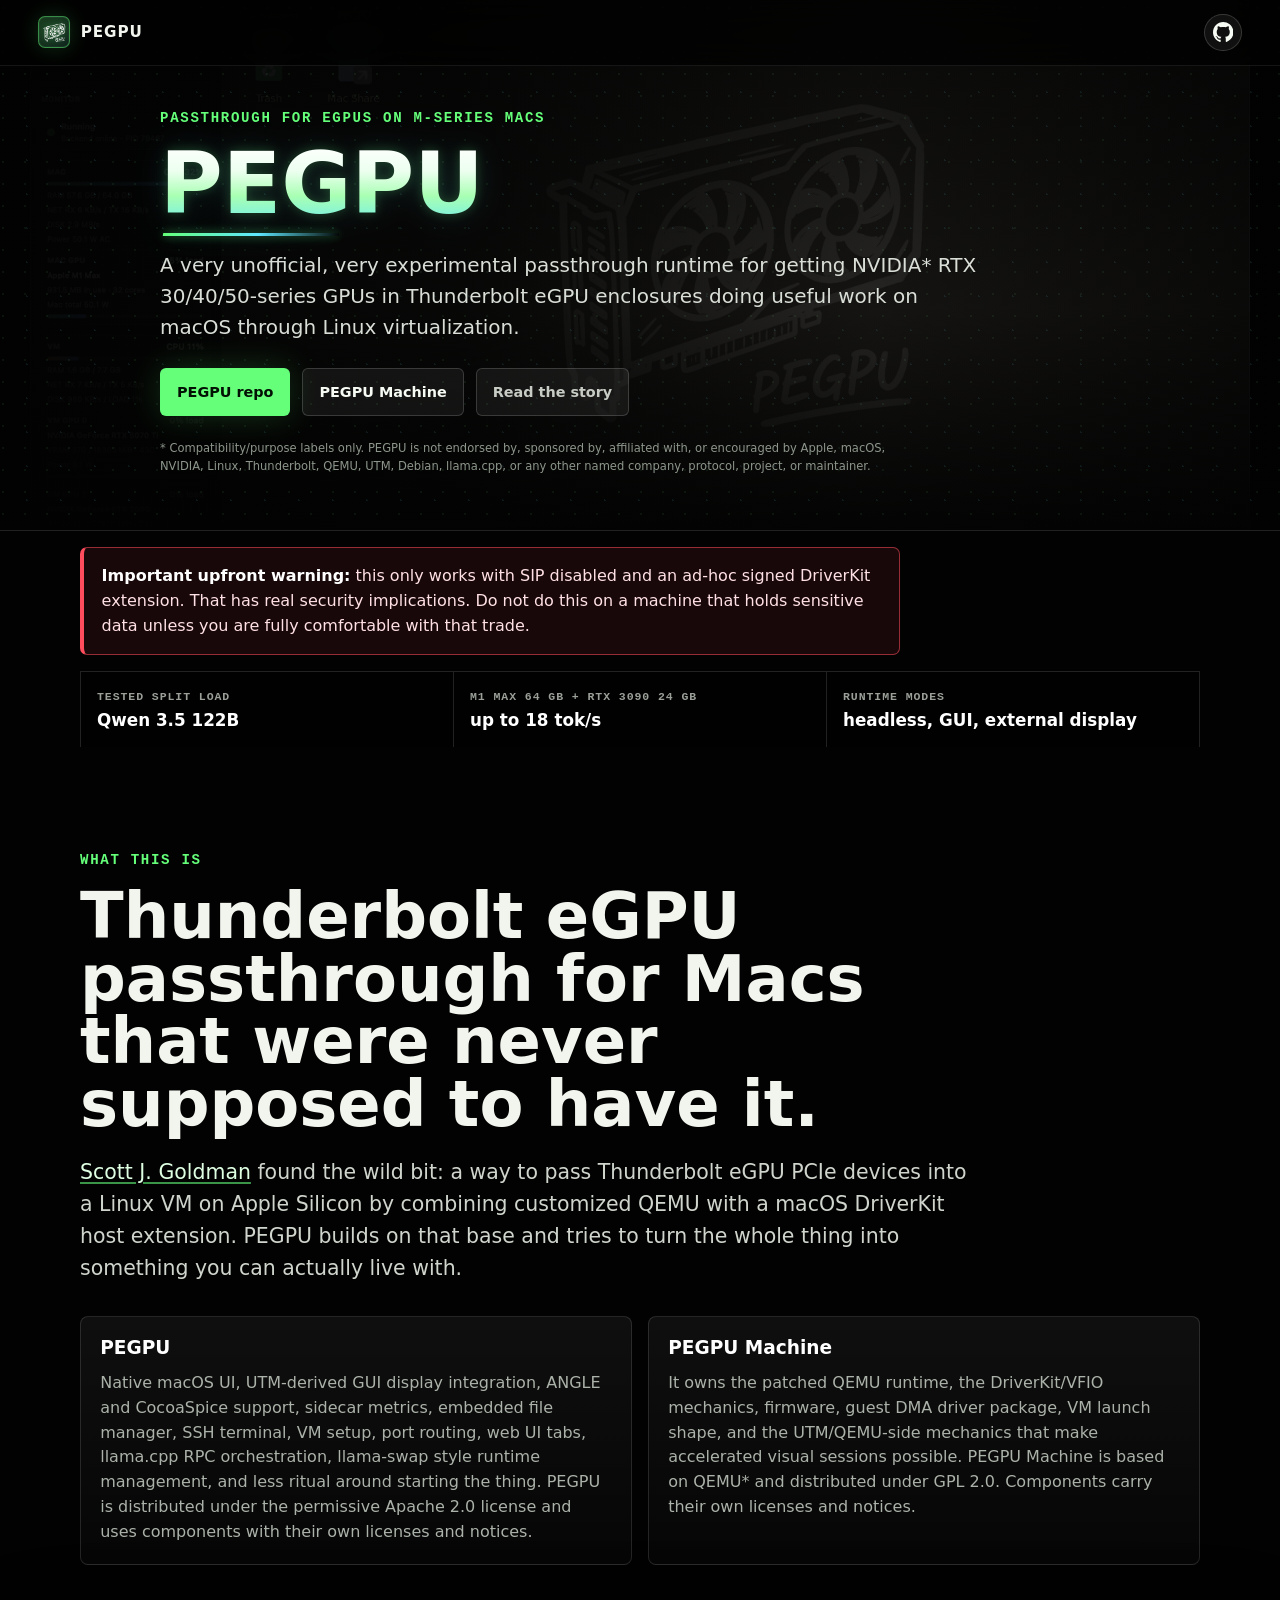
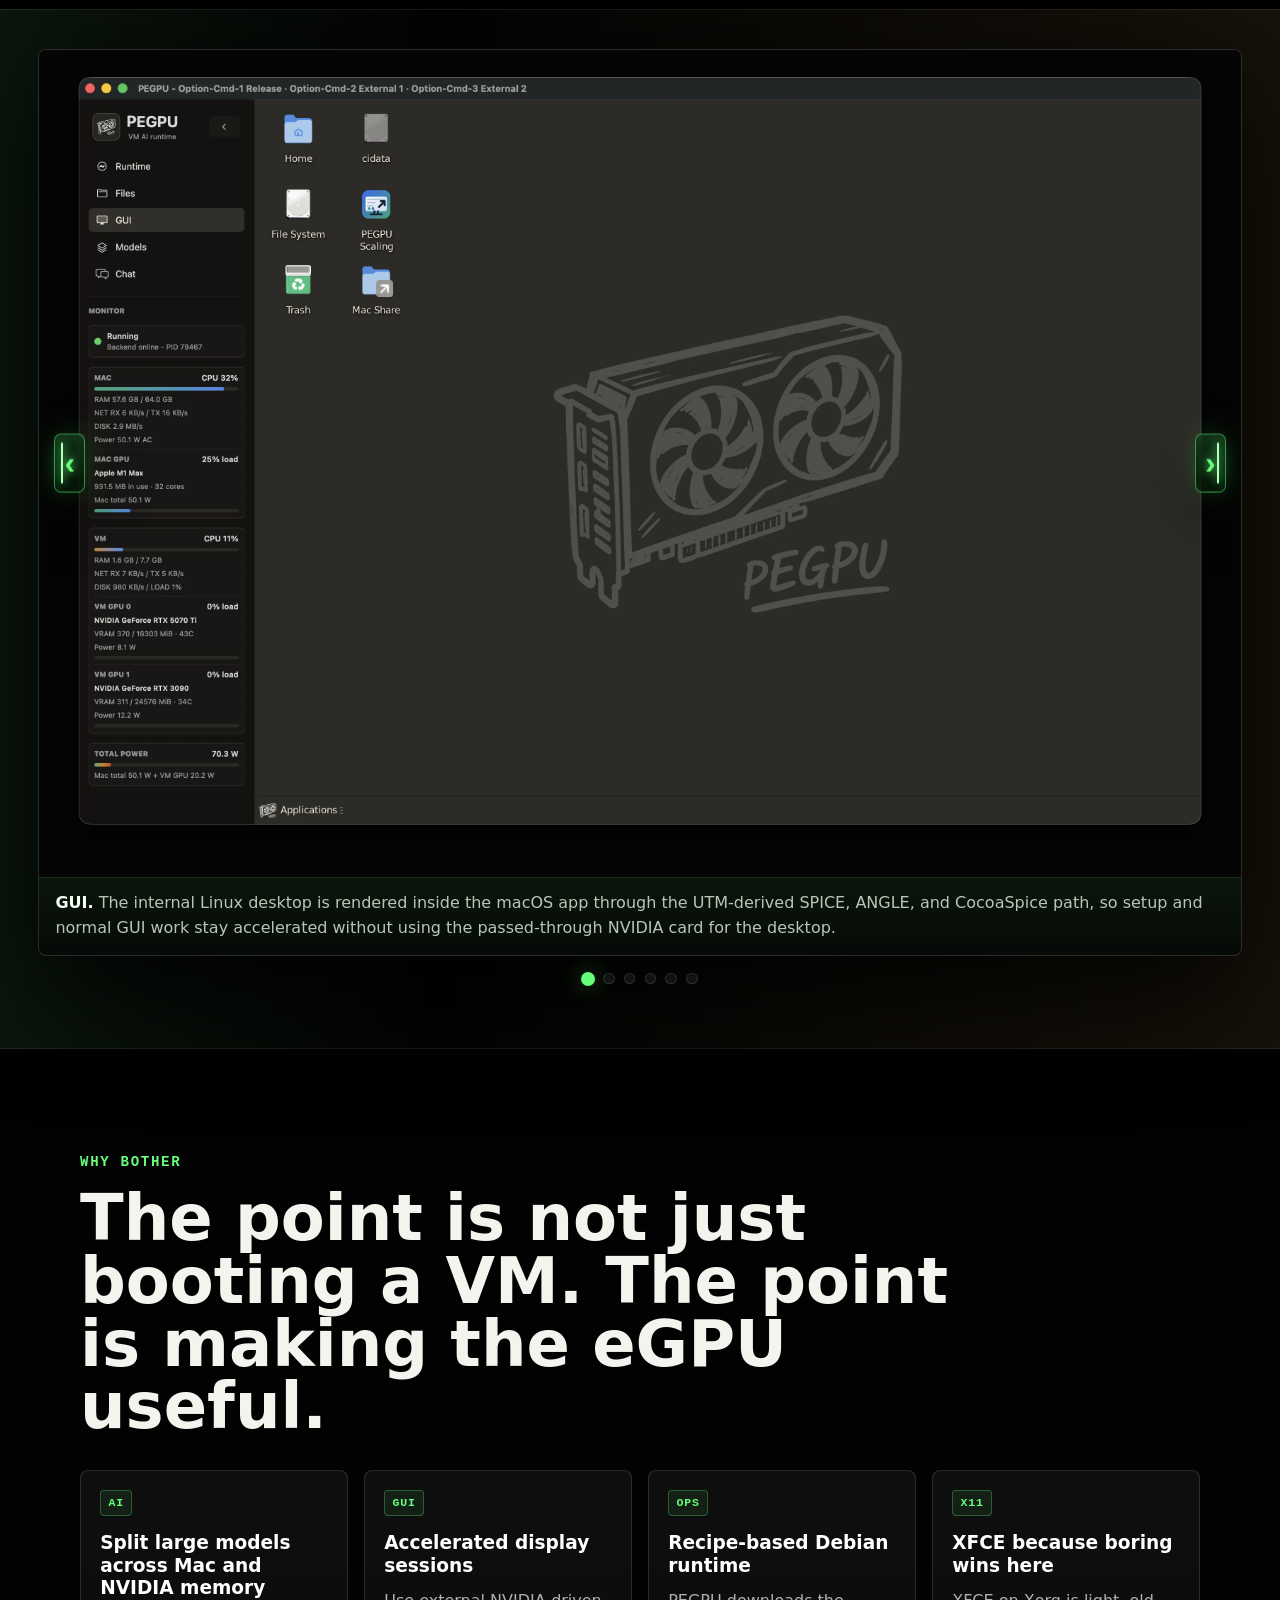
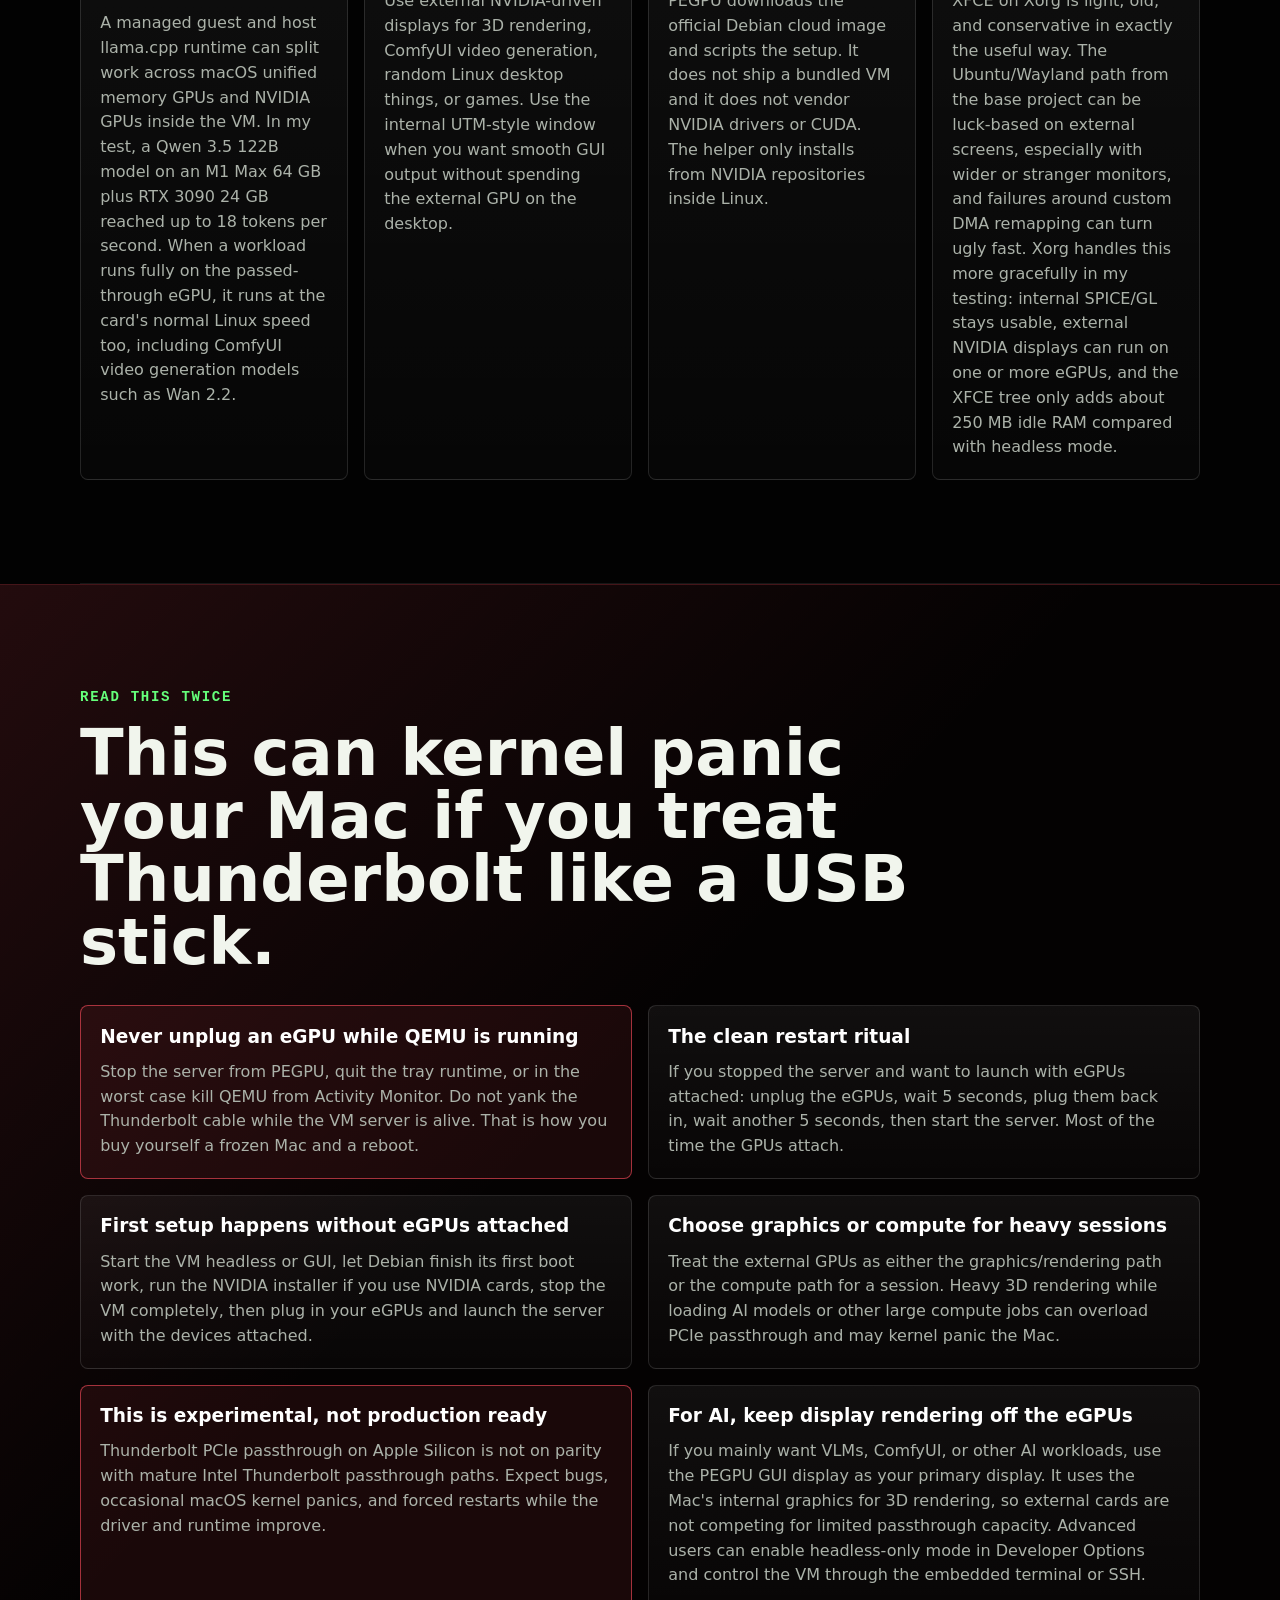
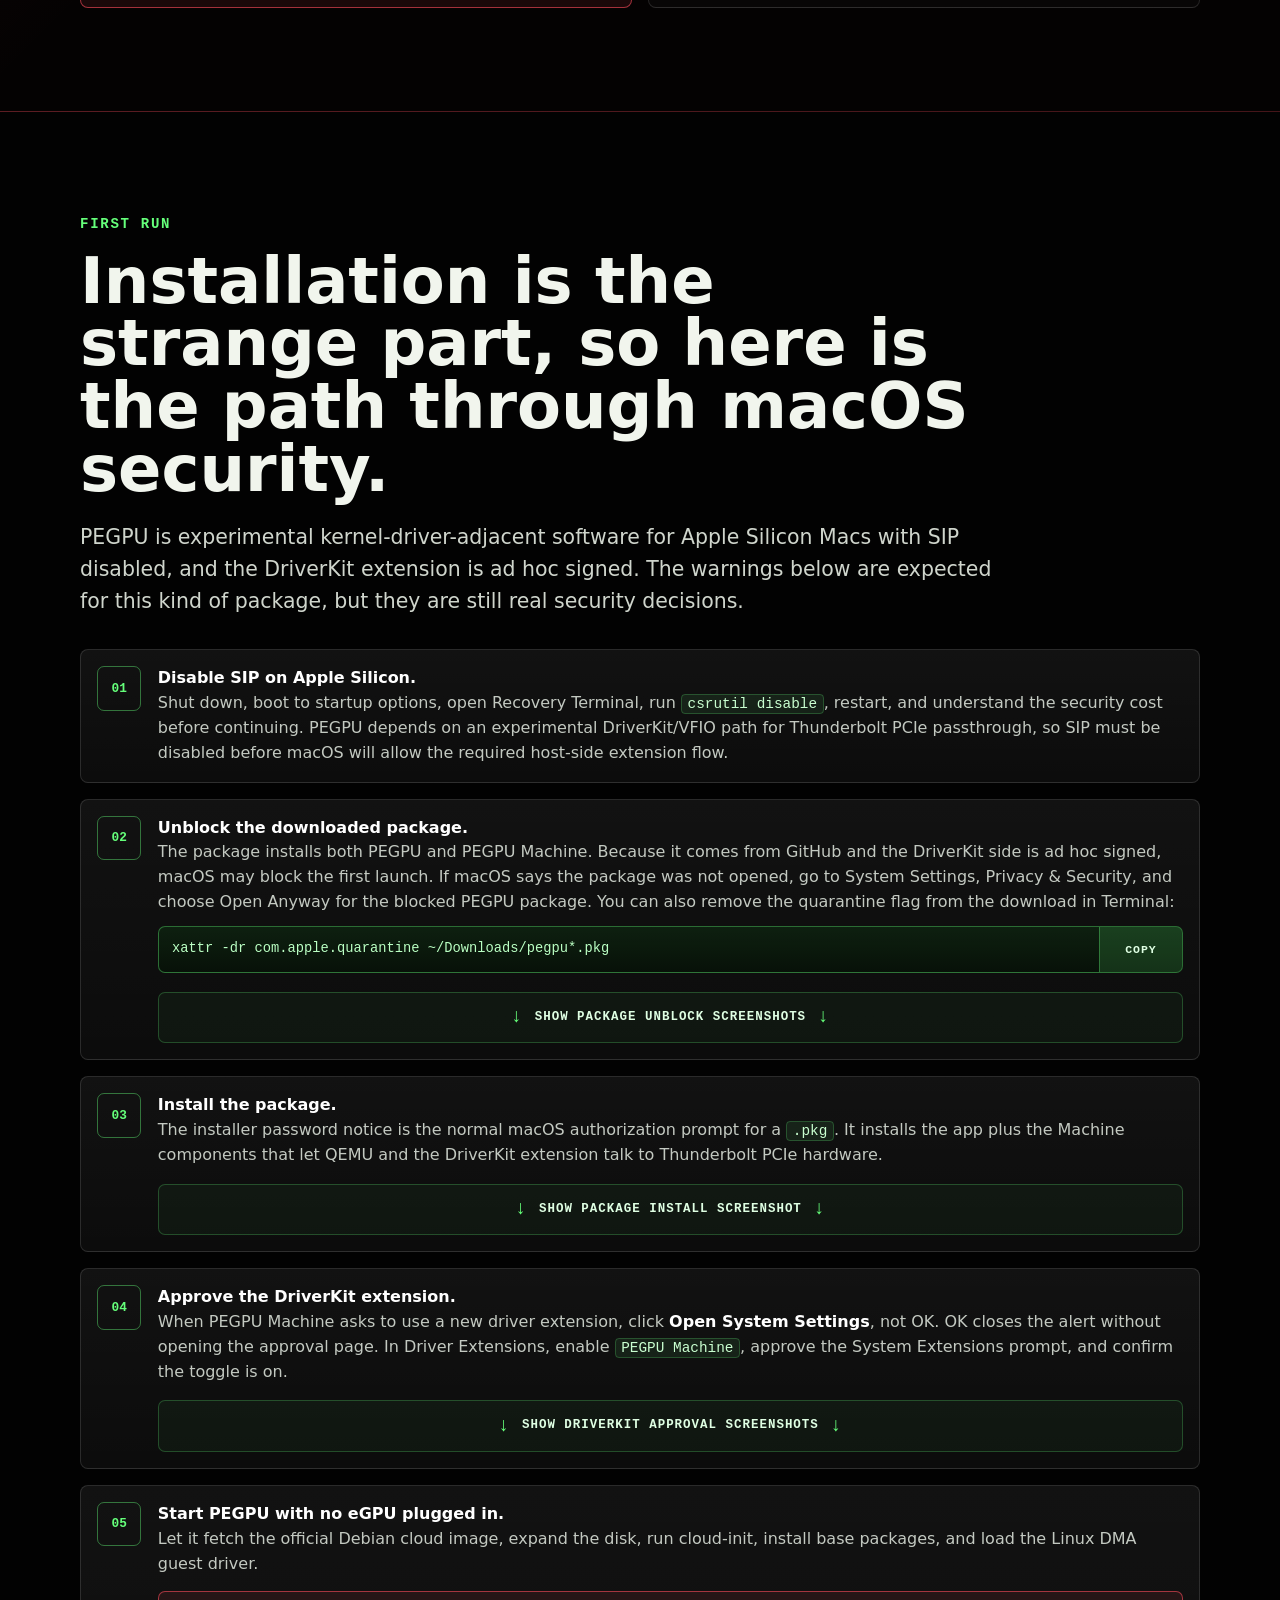
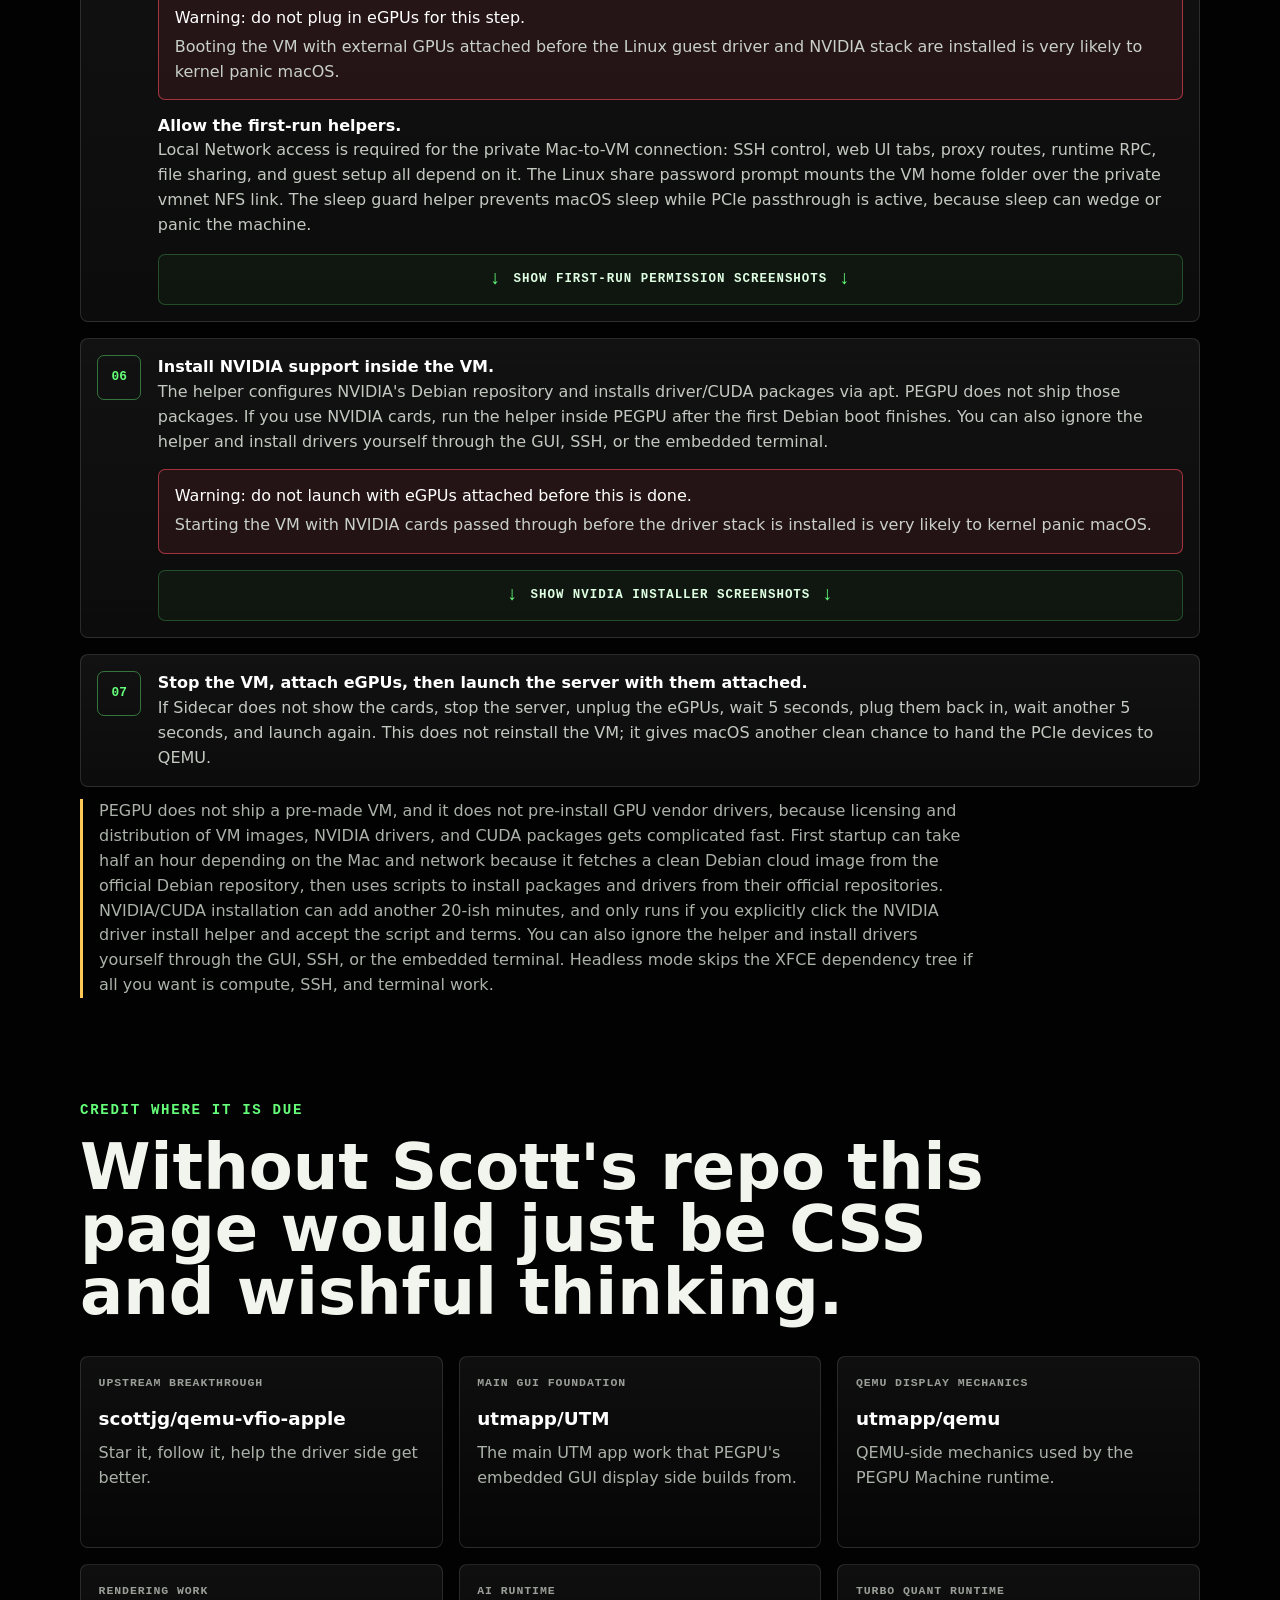
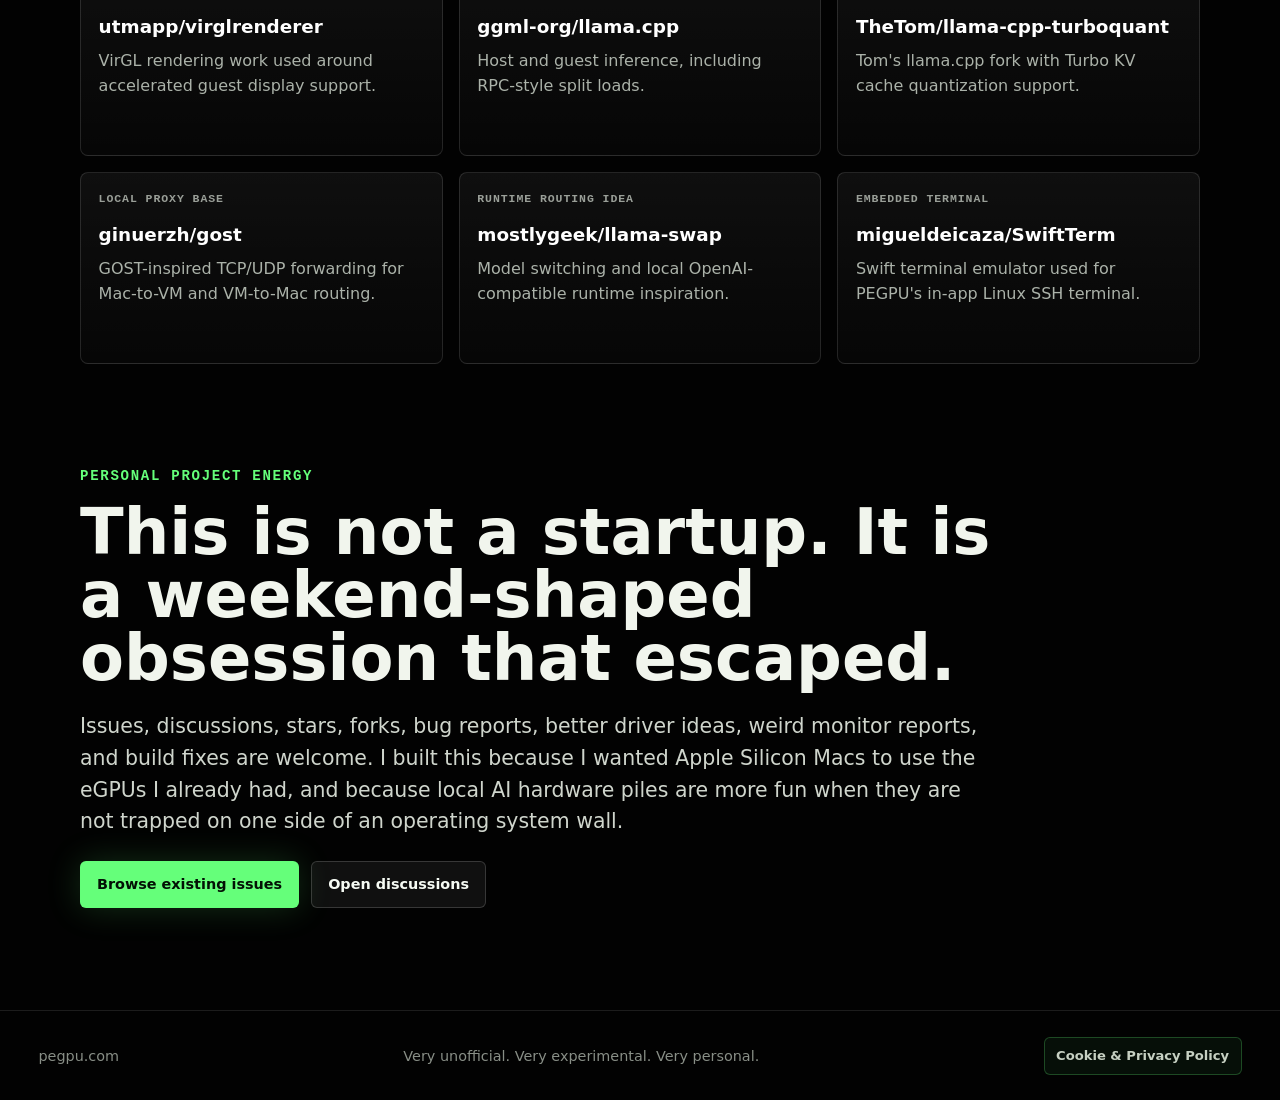
==== website/index.html @ 35b6bba1 "Update website credits and models note" ====
<!doctype html>
<html lang="en">
  <head>
    <meta charset="utf-8">
    <meta name="viewport" content="width=device-width, initial-scale=1">
    <title>PEGPU - eGPU passthrough runtime for Apple Silicon Macs</title>
    <meta
      name="description"
      content="PEGPU is a very unofficial, very experimental passthrough runtime for getting NVIDIA RTX 30/40/50-series GPUs in Thunderbolt eGPU enclosures doing useful work on macOS through Linux virtualization."
    >
    <meta name="theme-color" content="#020202">
    <meta property="og:title" content="PEGPU">
    <meta property="og:description" content="A very unofficial passthrough runtime for NVIDIA RTX 30/40/50-series GPUs in Thunderbolt eGPU enclosures on Apple Silicon Macs.">
    <meta property="og:image" content="assets/slides/gui.webp">
    <link rel="icon" href="assets/pegpu-logo.png">
    <link rel="stylesheet" href="styles.css?v=20260610">
  </head>
  <body>
    <canvas id="signal-canvas" aria-hidden="true"></canvas>

    <header class="site-header" aria-label="Primary navigation">
      <a class="brand" href="#top" aria-label="PEGPU home">
        <span class="brand-mark" aria-hidden="true">
          <img src="assets/pegpu-logo.png" alt="">
        </span>
        <span>PEGPU</span>
      </a>
      <a class="github-button" href="https://github.com/openresearchtools/pegpu" target="_blank" rel="noopener" aria-label="Open PEGPU on GitHub">
        <svg viewBox="0 0 24 24" aria-hidden="true" focusable="false">
          <path d="M12 0C5.37 0 0 5.37 0 12c0 5.3 3.44 9.8 8.21 11.39.6.11.82-.26.82-.58 0-.29-.01-1.04-.02-2.04-3.34.73-4.04-1.61-4.04-1.61-.55-1.39-1.33-1.76-1.33-1.76-1.09-.74.08-.73.08-.73 1.2.08 1.84 1.24 1.84 1.24 1.07 1.83 2.81 1.3 3.49 1 .11-.78.42-1.3.76-1.6-2.66-.3-5.47-1.33-5.47-5.93 0-1.31.47-2.38 1.24-3.22-.12-.3-.54-1.52.12-3.18 0 0 1.01-.32 3.3 1.23.96-.27 1.98-.4 3-.4s2.05.14 3 .4c2.29-1.55 3.3-1.23 3.3-1.23.66 1.66.24 2.88.12 3.18.77.84 1.24 1.91 1.24 3.22 0 4.61-2.81 5.62-5.48 5.92.43.37.81 1.1.81 2.22 0 1.6-.01 2.9-.01 3.29 0 .32.22.69.82.58C20.56 21.8 24 17.3 24 12 24 5.37 18.63 0 12 0Z"></path>
        </svg>
      </a>
    </header>

    <main id="top">
      <section class="hero" aria-labelledby="hero-title">
        <div class="hero-backdrop" aria-hidden="true"></div>
        <div class="hero-noise" aria-hidden="true"></div>
        <div class="hero-content">
          <p class="eyebrow">Passthrough for eGPUs on M-series Macs</p>
          <h1 id="hero-title">PEGPU</h1>
          <p class="hero-copy">
            A very unofficial, very experimental passthrough runtime for getting NVIDIA* RTX 30/40/50-series GPUs in Thunderbolt eGPU enclosures doing useful work on macOS through Linux virtualization.
          </p>
          <div class="hero-actions" aria-label="Project links">
            <a class="button primary" href="https://github.com/openresearchtools/pegpu">PEGPU repo</a>
            <a class="button" href="https://github.com/openresearchtools/pegpu-machine">PEGPU Machine</a>
            <a class="button quiet" href="#story">Read the story</a>
          </div>
          <p class="hero-footnote">
            * Compatibility/purpose labels only. PEGPU is not endorsed by, sponsored by, affiliated with, or encouraged by Apple, macOS, NVIDIA, Linux, Thunderbolt, QEMU, UTM, Debian, llama.cpp, or any other named company, protocol, project, or maintainer.
          </p>
        </div>
      </section>

      <section class="start-strip" aria-label="Important warning and project highlights">
        <div class="danger-panel" role="note" aria-label="Security warning">
          <strong>Important upfront warning:</strong>
          this only works with SIP disabled and an ad-hoc signed DriverKit extension. That has real security implications. Do not do this on a machine that holds sensitive data unless you are fully comfortable with that trade.
        </div>
        <div class="hero-metrics" aria-label="Project highlights">
          <div>
            <span>tested split load</span>
            <strong>Qwen 3.5 122B</strong>
          </div>
          <div>
            <span>M1 Max 64 GB + RTX 3090 24 GB</span>
            <strong>up to 18 tok/s</strong>
          </div>
          <div>
            <span>runtime modes</span>
            <strong>headless, GUI, external display</strong>
          </div>
        </div>
      </section>

      <section class="section intro" id="story" aria-labelledby="story-title">
        <div class="section-kicker">what this is</div>
        <h2 id="story-title">Thunderbolt eGPU passthrough for Macs that were never supposed to have it.</h2>
        <p class="lead">
          <a class="text-link" href="https://scottjg.com/posts/2026-05-05-egpu-mac-gaming/">Scott J. Goldman</a> found the wild bit: a way to pass Thunderbolt eGPU PCIe devices into a Linux VM on Apple Silicon by combining customized QEMU with a macOS DriverKit host extension. PEGPU builds on that base and tries to turn the whole thing into something you can actually live with.
        </p>
        <div class="split">
          <article>
            <h3>PEGPU</h3>
            <p>
              Native macOS UI, UTM-derived GUI display integration, ANGLE and CocoaSpice support, sidecar metrics, embedded file manager, SSH terminal, VM setup, port routing, web UI tabs, llama.cpp RPC orchestration, llama-swap style runtime management, and less ritual around starting the thing. PEGPU is distributed under the permissive Apache 2.0 license and uses components with their own licenses and notices.
            </p>
          </article>
          <article>
            <h3>PEGPU Machine</h3>
            <p>
              It owns the patched QEMU runtime, the DriverKit/VFIO mechanics, firmware, guest DMA driver package, VM launch shape, and the UTM/QEMU-side mechanics that make accelerated visual sessions possible. PEGPU Machine is based on QEMU* and distributed under GPL 2.0. Components carry their own licenses and notices.
            </p>
          </article>
        </div>
      </section>

      <section class="screenshot-band" aria-label="PEGPU interface screenshots">
        <div class="screenshot-carousel" data-carousel aria-roledescription="carousel" aria-label="PEGPU interface screenshots">
          <div class="screenshot-frame" aria-live="polite">
            <div class="screenshot-stage">
              <img class="carousel-slide is-active" data-slide="0" src="assets/slides/gui.webp" alt="PEGPU GUI display view with Linux desktop, host metrics, VM metrics, and NVIDIA GPU status." width="3394" height="2336" fetchpriority="high" decoding="async">
              <img class="carousel-slide" data-slide="1" src="assets/slides/external-display.webp" alt="PEGPU GUI tab context menu showing external display session shortcuts for NVIDIA eGPUs." width="3170" height="2192" loading="eager" decoding="async">
              <img class="carousel-slide" data-slide="2" src="assets/slides/runtime.webp?v=20260610" alt="PEGPU Runtime view showing server controls and runtime status." width="3196" height="2196" loading="lazy" decoding="async">
              <img class="carousel-slide" data-slide="3" src="assets/slides/models.webp" alt="PEGPU Models view for local model and runtime management." width="3394" height="2336" loading="lazy" decoding="async">
              <img class="carousel-slide" data-slide="4" src="assets/slides/chat.webp" alt="PEGPU Chat view for local AI runtime interaction." width="3194" height="2204" loading="lazy" decoding="async">
              <img class="carousel-slide" data-slide="5" src="assets/slides/files.webp" alt="PEGPU Files view for browsing shared Mac and Linux files." width="3194" height="2204" loading="lazy" decoding="async">
              <button class="carousel-arrow previous" type="button" data-carousel-previous aria-label="Show previous screenshot"><span aria-hidden="true">&lsaquo;</span></button>
              <button class="carousel-arrow next" type="button" data-carousel-next aria-label="Show next screenshot"><span aria-hidden="true">&rsaquo;</span></button>
            </div>
            <div class="carousel-captions" aria-live="polite">
              <p class="carousel-caption is-active" data-caption="0">
                <strong>GUI.</strong> The internal Linux desktop is rendered inside the macOS app through the UTM-derived SPICE, ANGLE, and CocoaSpice path, so setup and normal GUI work stay accelerated without using the passed-through NVIDIA card for the desktop.
              </p>
              <p class="carousel-caption" data-caption="1">
                <strong>External displays.</strong> Secondary-click in the GUI tab to turn on external display sessions on eGPUs. There is no fixed limit: each GPU has its own external display session, and every monitor connected to that GPU shares the same session so Linux/NVIDIA settings can extend or mirror them. Move into a session with the app-shown shortcuts for that GPU, from <span class="key-combo" aria-label="Option Command 2"><kbd>⌥</kbd><kbd>⌘</kbd><kbd>2</kbd></span> through <span class="key-combo" aria-label="Option Command 9"><kbd>⌥</kbd><kbd>⌘</kbd><kbd>9</kbd></span>; <span class="key-combo" aria-label="Option Command 1"><kbd>⌥</kbd><kbd>⌘</kbd><kbd>1</kbd></span> always releases control back to the Mac. The main Mac-driven GUI does not lock the pointer because it uses absolute mouse mirroring directly on the screen.
              </p>
              <p class="carousel-caption" data-caption="2">
                <strong>Runtime.</strong> The Runtime view starts and stops the PEGPU Machine server, shows whether the VM/control routes are alive, and keeps Mac, guest, network, disk, and VM GPU telemetry in one place. It also launches the recipe-based Debian setup and NVIDIA/CUDA helper install flow, because the download does not ship a bundled VM or preinstalled GPU driver stack.
              </p>
              <p class="carousel-caption" data-caption="3">
                <strong>Models.</strong> The Models view manages model files and llama.cpp launches. Pick the Mac backend, the Linux/eGPU backend, or a split run where llama.cpp RPC bridges host and guest; TurboQuant is only the optional llama.cpp build/flag path for KV-cache quantization, not a separate GPU target. The UI assembles the real launch details: devices, RPC endpoint, GPU layers, tensor split, and cache type.
                <span class="carousel-note">Tip: Models does not repeatedly probe SSH for devices. With the VM running and GPU passthrough active, click Refresh Devices once to surface all connected GPUs.</span>
              </p>
              <p class="carousel-caption" data-caption="4">
                <strong>Chat.</strong> The Chat tab talks to the currently loaded model through the local OpenAI-compatible route. It is there to test the selected model, backend, and split inference path from inside PEGPU before you point another app at the same runtime.
              </p>
              <p class="carousel-caption" data-caption="5">
                <strong>Files.</strong> The Files tab is a two-pane Mac and Linux file manager for the shared runtime paths. It handles browsing, drag/drop copy or move, transfer jobs, mount repair, and Finder handoff, so moving models, downloads, outputs, and VM files does not require falling back to ad hoc scp commands every time.
              </p>
            </div>
          </div>
          <div class="carousel-dots" role="tablist" aria-label="Choose screenshot">
            <button class="carousel-dot is-active" type="button" data-slide-dot="0" role="tab" aria-selected="true" aria-label="Show GUI screenshot"></button>
            <button class="carousel-dot" type="button" data-slide-dot="1" role="tab" aria-selected="false" aria-label="Show external display screenshot"></button>
            <button class="carousel-dot" type="button" data-slide-dot="2" role="tab" aria-selected="false" aria-label="Show Runtime screenshot"></button>
            <button class="carousel-dot" type="button" data-slide-dot="3" role="tab" aria-selected="false" aria-label="Show Models screenshot"></button>
            <button class="carousel-dot" type="button" data-slide-dot="4" role="tab" aria-selected="false" aria-label="Show Chat screenshot"></button>
            <button class="carousel-dot" type="button" data-slide-dot="5" role="tab" aria-selected="false" aria-label="Show Files screenshot"></button>
          </div>
        </div>
      </section>

      <section class="section grid-section" aria-labelledby="does-title">
        <div class="section-kicker">why bother</div>
        <h2 id="does-title">The point is not just booting a VM. The point is making the eGPU useful.</h2>
        <div class="feature-grid">
          <article>
            <span class="feature-code">AI</span>
            <h3>Split large models across Mac and NVIDIA memory</h3>
            <p>
              A managed guest and host llama.cpp runtime can split work across macOS unified memory GPUs and NVIDIA GPUs inside the VM. In my test, a Qwen 3.5 122B model on an M1 Max 64 GB plus RTX 3090 24 GB reached up to 18 tokens per second. When a workload runs fully on the passed-through eGPU, it runs at the card's normal Linux speed too, including ComfyUI video generation models such as Wan 2.2.
            </p>
          </article>
          <article>
            <span class="feature-code">GUI</span>
            <h3>Accelerated display sessions</h3>
            <p>
              Use external NVIDIA-driven displays for 3D rendering, ComfyUI video generation, random Linux desktop things, or games. Use the internal UTM-style window when you want smooth GUI output without spending the external GPU on the desktop.
            </p>
          </article>
          <article>
            <span class="feature-code">OPS</span>
            <h3>Recipe-based Debian runtime</h3>
            <p>
              PEGPU downloads the official Debian cloud image and scripts the setup. It does not ship a bundled VM and it does not vendor NVIDIA drivers or CUDA. The helper only installs from NVIDIA repositories inside Linux.
            </p>
          </article>
          <article>
            <span class="feature-code">X11</span>
            <h3>XFCE because boring wins here</h3>
            <p>
              XFCE on Xorg is light, old, and conservative in exactly the useful way. The Ubuntu/Wayland path from the base project can be luck-based on external screens, especially with wider or stranger monitors, and failures around custom DMA remapping can turn ugly fast. Xorg handles this more gracefully in my testing: internal SPICE/GL stays usable, external NVIDIA displays can run on one or more eGPUs, and the XFCE tree only adds about 250 MB idle RAM compared with headless mode.
            </p>
          </article>
        </div>
      </section>

      <section class="section warning-section" aria-labelledby="danger-title">
        <div class="section-kicker">read this twice</div>
        <h2 id="danger-title">This can kernel panic your Mac if you treat Thunderbolt like a USB stick.</h2>
        <div class="warning-grid">
          <article class="warning-card hard">
            <h3>Never unplug an eGPU while QEMU is running</h3>
            <p>
              Stop the server from PEGPU, quit the tray runtime, or in the worst case kill QEMU from Activity Monitor. Do not yank the Thunderbolt cable while the VM server is alive. That is how you buy yourself a frozen Mac and a reboot.
            </p>
          </article>
          <article class="warning-card">
            <h3>The clean restart ritual</h3>
            <p>
              If you stopped the server and want to launch with eGPUs attached: unplug the eGPUs, wait 5 seconds, plug them back in, wait another 5 seconds, then start the server. Most of the time the GPUs attach.
            </p>
          </article>
          <article class="warning-card">
            <h3>First setup happens without eGPUs attached</h3>
            <p>
              Start the VM headless or GUI, let Debian finish its first boot work, run the NVIDIA installer if you use NVIDIA cards, stop the VM completely, then plug in your eGPUs and launch the server with the devices attached.
            </p>
          </article>
          <article class="warning-card">
            <h3>Choose graphics or compute for heavy sessions</h3>
            <p>
              Treat the external GPUs as either the graphics/rendering path or the compute path for a session. Heavy 3D rendering while loading AI models or other large compute jobs can overload PCIe passthrough and may kernel panic the Mac.
            </p>
          </article>
          <article class="warning-card hard">
            <h3>This is experimental, not production ready</h3>
            <p>
              Thunderbolt PCIe passthrough on Apple Silicon is not on parity with mature Intel Thunderbolt passthrough paths. Expect bugs, occasional macOS kernel panics, and forced restarts while the driver and runtime improve.
            </p>
          </article>
          <article class="warning-card">
            <h3>For AI, keep display rendering off the eGPUs</h3>
            <p>
              If you mainly want VLMs, ComfyUI, or other AI workloads, use the PEGPU GUI display as your primary display. It uses the Mac's internal graphics for 3D rendering, so external cards are not competing for limited passthrough capacity. Advanced users can enable headless-only mode in Developer Options and control the VM through the embedded terminal or SSH.
            </p>
          </article>
        </div>
      </section>

      <section class="section setup" id="setup" aria-labelledby="setup-title">
        <div class="section-kicker">first run</div>
        <h2 id="setup-title">Installation is the strange part, so here is the path through macOS security.</h2>
        <p class="lead setup-lead">
          PEGPU is experimental kernel-driver-adjacent software for Apple Silicon Macs with SIP disabled, and the DriverKit extension is ad hoc signed. The warnings below are expected for this kind of package, but they are still real security decisions.
        </p>
        <ol class="setup-guide">
          <li class="setup-guide-item">
            <div class="setup-copy setup-visible">
              <strong>Disable SIP on Apple Silicon.</strong>
              Shut down, boot to startup options, open Recovery Terminal, run <code>csrutil disable</code>, restart, and understand the security cost before continuing. PEGPU depends on an experimental DriverKit/VFIO path for Thunderbolt PCIe passthrough, so SIP must be disabled before macOS will allow the required host-side extension flow.
            </div>
          </li>
          <li class="setup-guide-item has-images">
            <div class="setup-copy setup-visible">
              <strong>Unblock the downloaded package.</strong>
              The package installs both PEGPU and PEGPU Machine. Because it comes from GitHub and the DriverKit side is ad hoc signed, macOS may block the first launch. If macOS says the package was not opened, go to System Settings, Privacy &amp; Security, and choose Open Anyway for the blocked PEGPU package. You can also remove the quarantine flag from the download in Terminal:
              <div class="setup-command-block">
                <code>xattr -dr com.apple.quarantine ~/Downloads/pegpu*.pkg</code>
                <button class="copy-command" type="button" data-copy-value="xattr -dr com.apple.quarantine ~/Downloads/pegpu*.pkg">Copy</button>
              </div>
            </div>
            <details class="setup-disclosure">
              <summary>
                <span>Show package unblock screenshots</span>
              </summary>
              <div class="setup-expanded">
                <div class="setup-shot-grid quad" aria-label="Gatekeeper unblock flow">
                  <figure class="setup-shot">
                    <img src="assets/setup/gatekeeper-blocked.webp" alt="macOS warning that the PEGPU package was not opened because Apple could not verify it." width="744" height="824" loading="lazy" decoding="async">
                    <figcaption>Initial block</figcaption>
                  </figure>
                  <figure class="setup-shot wide">
                    <img src="assets/setup/privacy-open-anyway.webp" alt="Privacy and Security settings showing Open Anyway for the blocked PEGPU package." width="1670" height="1206" loading="lazy" decoding="async">
                    <figcaption>Open Anyway</figcaption>
                  </figure>
                  <figure class="setup-shot">
                    <img src="assets/setup/gatekeeper-confirm-open.webp" alt="macOS confirmation dialog asking whether to open the PEGPU package anyway." width="744" height="956" loading="lazy" decoding="async">
                    <figcaption>Confirm open</figcaption>
                  </figure>
                  <figure class="setup-shot">
                    <img src="assets/setup/privacy-password.webp" alt="Privacy and Security password prompt to allow opening the PEGPU package." width="744" height="900" loading="lazy" decoding="async">
                    <figcaption>Admin approval</figcaption>
                  </figure>
                </div>
              </div>
            </details>
          </li>
          <li class="setup-guide-item has-images">
            <div class="setup-copy setup-visible">
              <strong>Install the package.</strong>
              The installer password notice is the normal macOS authorization prompt for a <code>.pkg</code>. It installs the app plus the Machine components that let QEMU and the DriverKit extension talk to Thunderbolt PCIe hardware.
            </div>
            <details class="setup-disclosure">
              <summary>
                <span>Show package install screenshot</span>
              </summary>
              <div class="setup-expanded">
                <div class="setup-shot-grid single" aria-label="Package installer authorization prompt">
                  <figure class="setup-shot">
                    <img src="assets/setup/pkg-install-password.webp" alt="macOS Installer password prompt for installing new software." width="744" height="836" loading="lazy" decoding="async">
                    <figcaption>Normal package authorization</figcaption>
                  </figure>
                </div>
              </div>
            </details>
          </li>
          <li class="setup-guide-item has-images">
            <div class="setup-copy setup-visible">
              <strong>Approve the DriverKit extension.</strong>
              When PEGPU Machine asks to use a new driver extension, click <em>Open System Settings</em>, not OK. OK closes the alert without opening the approval page. In Driver Extensions, enable <code>PEGPU Machine</code>, approve the System Extensions prompt, and confirm the toggle is on.
            </div>
            <details class="setup-disclosure">
              <summary>
                <span>Show DriverKit approval screenshots</span>
              </summary>
              <div class="setup-expanded">
                <div class="setup-shot-grid driver-flow" aria-label="DriverKit extension approval flow">
                  <figure class="setup-shot">
                    <img src="assets/setup/driver-extension-password.webp" alt="Password prompt saying PEGPU Machine is trying to modify a System Extension." width="744" height="836" loading="lazy" decoding="async">
                    <figcaption>Allow modification</figcaption>
                  </figure>
                  <figure class="setup-shot callout-shot">
                    <img src="assets/setup/driver-extension-open-settings.webp" alt="macOS driver extension alert with Open System Settings button below OK." width="744" height="888" loading="lazy" decoding="async">
                    <figcaption>Choose Open System Settings</figcaption>
                  </figure>
                  <figure class="setup-shot">
                    <img src="assets/setup/driver-extension-disabled.webp" alt="Driver Extensions settings showing the PEGPU Machine extension toggle off." width="942" height="936" loading="lazy" decoding="async">
                    <figcaption>Toggle on</figcaption>
                  </figure>
                  <figure class="setup-shot">
                    <img src="assets/setup/system-extension-password.webp" alt="System Extensions password prompt to allow modifying a system extension." width="744" height="836" loading="lazy" decoding="async">
                    <figcaption>Confirm system change</figcaption>
                  </figure>
                  <figure class="setup-shot">
                    <img src="assets/setup/driver-extension-enabled.webp" alt="Driver Extensions settings showing the PEGPU Machine extension enabled." width="944" height="930" loading="lazy" decoding="async">
                    <figcaption>Enabled</figcaption>
                  </figure>
                </div>
              </div>
            </details>
          </li>
          <li class="setup-guide-item has-images">
            <div class="setup-copy setup-visible">
              <strong>Start PEGPU with no eGPU plugged in.</strong>
              Let it fetch the official Debian cloud image, expand the disk, run cloud-init, install base packages, and load the Linux DMA guest driver.
              <span class="setup-danger">
                <span class="setup-danger-title">Warning: do not plug in eGPUs for this step.</span>
                Booting the VM with external GPUs attached before the Linux guest driver and NVIDIA stack are installed is very likely to kernel panic macOS.
              </span>
              <span class="setup-subtitle">Allow the first-run helpers.</span>
              Local Network access is required for the private Mac-to-VM connection: SSH control, web UI tabs, proxy routes, runtime RPC, file sharing, and guest setup all depend on it. The Linux share password prompt mounts the VM home folder over the private vmnet NFS link. The sleep guard helper prevents macOS sleep while PCIe passthrough is active, because sleep can wedge or panic the machine.
            </div>
            <details class="setup-disclosure">
              <summary>
                <span>Show first-run permission screenshots</span>
              </summary>
              <div class="setup-expanded">
                <div class="setup-shot-grid helper-flow" aria-label="First-run local network, file share, and sleep guard prompts">
                  <figure class="setup-shot">
                    <img src="assets/setup/local-network.webp" alt="macOS Local Network permission prompt explaining PEGPU needs private connection access to the Linux VM." width="744" height="820" loading="lazy" decoding="async">
                    <figcaption>Allow Local Network</figcaption>
                  </figure>
                  <figure class="setup-shot">
                    <img src="assets/setup/linux-share.webp" alt="Password prompt for mounting the Linux home folder over the private vmnet NFS link." width="744" height="1008" loading="lazy" decoding="async">
                    <figcaption>Mount Linux share</figcaption>
                  </figure>
                  <figure class="setup-shot">
                    <img src="assets/setup/sleep-guard.webp" alt="Password prompt for installing the PEGPU sleep guard helper." width="744" height="1072" loading="lazy" decoding="async">
                    <figcaption>Install sleep guard</figcaption>
                  </figure>
                </div>
              </div>
            </details>
          </li>
          <li class="setup-guide-item">
            <div class="setup-copy setup-visible">
              <strong>Install NVIDIA support inside the VM.</strong>
              The helper configures NVIDIA's Debian repository and installs driver/CUDA packages via apt. PEGPU does not ship those packages. If you use NVIDIA cards, run the helper inside PEGPU after the first Debian boot finishes. You can also ignore the helper and install drivers yourself through the GUI, SSH, or the embedded terminal.
              <span class="setup-danger">
                <span class="setup-danger-title">Warning: do not launch with eGPUs attached before this is done.</span>
                Starting the VM with NVIDIA cards passed through before the driver stack is installed is very likely to kernel panic macOS.
              </span>
            </div>
            <details class="setup-disclosure">
              <summary>
                <span>Show NVIDIA installer screenshots</span>
              </summary>
              <div class="setup-expanded">
                <div class="setup-shot-grid nvidia-flow" aria-label="NVIDIA Linux driver installer flow">
                  <figure class="setup-shot">
                    <img src="assets/setup/nvidia-driver-card-booting.webp" alt="PEGPU GPU card showing Booting status and the Run Installer button." width="484" height="356" loading="lazy" decoding="async">
                    <figcaption>Run Installer</figcaption>
                  </figure>
                  <figure class="setup-shot">
                    <img src="assets/setup/nvidia-driver-install-confirm.webp?v=20260610" alt="PEGPU Install NVIDIA Linux Driver confirmation sheet with Debian command preview and Install Driver button." width="1130" height="918" loading="lazy" decoding="async">
                    <figcaption>Install Driver confirmation</figcaption>
                  </figure>
                </div>
              </div>
            </details>
          </li>
          <li class="setup-guide-item">
            <div class="setup-copy setup-visible">
              <strong>Stop the VM, attach eGPUs, then launch the server with them attached.</strong>
              If Sidecar does not show the cards, stop the server, unplug the eGPUs, wait 5 seconds, plug them back in, wait another 5 seconds, and launch again. This does not reinstall the VM; it gives macOS another clean chance to hand the PCIe devices to QEMU.
            </div>
          </li>
        </ol>
        <p class="setup-note">
          PEGPU does not ship a pre-made VM, and it does not pre-install GPU vendor drivers, because licensing and distribution of VM images, NVIDIA drivers, and CUDA packages gets complicated fast. First startup can take half an hour depending on the Mac and network because it fetches a clean Debian cloud image from the official Debian repository, then uses scripts to install packages and drivers from their official repositories. NVIDIA/CUDA installation can add another 20-ish minutes, and only runs if you explicitly click the NVIDIA driver install helper and accept the script and terms. You can also ignore the helper and install drivers yourself through the GUI, SSH, or the embedded terminal. Headless mode skips the XFCE dependency tree if all you want is compute, SSH, and terminal work.
        </p>
      </section>

      <section class="section credits" id="links" aria-labelledby="links-title">
        <div class="section-kicker">credit where it is due</div>
        <h2 id="links-title">Without Scott's repo this page would just be CSS and wishful thinking.</h2>
        <div class="link-grid">
          <a href="https://github.com/scottjg/qemu-vfio-apple">
            <span>upstream breakthrough</span>
            <strong>scottjg/qemu-vfio-apple</strong>
            <em>Star it, follow it, help the driver side get better.</em>
          </a>
          <a href="https://github.com/utmapp/UTM">
            <span>main GUI foundation</span>
            <strong>utmapp/UTM</strong>
            <em>The main UTM app work that PEGPU's embedded GUI display side builds from.</em>
          </a>
          <a href="https://github.com/utmapp/qemu">
            <span>QEMU display mechanics</span>
            <strong>utmapp/qemu</strong>
            <em>QEMU-side mechanics used by the PEGPU Machine runtime.</em>
          </a>
          <a href="https://github.com/utmapp/virglrenderer">
            <span>rendering work</span>
            <strong>utmapp/virglrenderer</strong>
            <em>VirGL rendering work used around accelerated guest display support.</em>
          </a>
          <a href="https://github.com/ggml-org/llama.cpp">
            <span>AI runtime</span>
            <strong>ggml-org/llama.cpp</strong>
            <em>Host and guest inference, including RPC-style split loads.</em>
          </a>
          <a href="https://github.com/TheTom/llama-cpp-turboquant">
            <span>turbo quant runtime</span>
            <strong>TheTom/llama-cpp-turboquant</strong>
            <em>Tom's llama.cpp fork with Turbo KV cache quantization support.</em>
          </a>
          <a href="https://github.com/ginuerzh/gost">
            <span>local proxy base</span>
            <strong>ginuerzh/gost</strong>
            <em>GOST-inspired TCP/UDP forwarding for Mac-to-VM and VM-to-Mac routing.</em>
          </a>
          <a href="https://github.com/mostlygeek/llama-swap">
            <span>runtime routing idea</span>
            <strong>mostlygeek/llama-swap</strong>
            <em>Model switching and local OpenAI-compatible runtime inspiration.</em>
          </a>
          <a href="https://github.com/migueldeicaza/SwiftTerm">
            <span>embedded terminal</span>
            <strong>migueldeicaza/SwiftTerm</strong>
            <em>Swift terminal emulator used for PEGPU's in-app Linux SSH terminal.</em>
          </a>
        </div>
      </section>

      <section class="section final-cta" aria-labelledby="final-title">
        <div class="section-kicker">personal project energy</div>
        <h2 id="final-title">This is not a startup. It is a weekend-shaped obsession that escaped.</h2>
        <p>
          Issues, discussions, stars, forks, bug reports, better driver ideas, weird monitor reports, and build fixes are welcome. I built this because I wanted Apple Silicon Macs to use the eGPUs I already had, and because local AI hardware piles are more fun when they are not trapped on one side of an operating system wall.
        </p>
        <div class="cta-actions">
          <a class="button primary" href="https://github.com/openresearchtools/pegpu/issues">Browse existing issues</a>
          <a class="button" href="https://github.com/openresearchtools/pegpu/discussions">Open discussions</a>
        </div>
      </section>
    </main>

    <footer class="site-footer" aria-label="Site footer">
      <span>pegpu.com</span>
      <span>Very unofficial. Very experimental. Very personal.</span>
      <div class="footer-policy overlay-host" data-overlay-host>
        <a class="policy-trigger overlay-trigger" href="#privacy-policy-overlay" aria-expanded="false" aria-controls="privacy-policy-overlay">Cookie &amp; Privacy Policy</a>
        <div class="policy-overlay" id="privacy-policy-overlay" role="dialog" aria-label="Cookie and privacy policy">
          <p><em>Last updated: 31 May 2026</em></p>
          <p>At <strong>pegpu.com</strong>, your privacy is respected. This site is designed to be simple and does not collect personal data or use tracking technologies.</p>
          <p><strong>What data we collect</strong></p>
          <ul>
            <li><strong>We do not set cookies.</strong></li>
            <li><strong>We do not use analytics, tracking scripts, or advertising technologies.</strong></li>
            <li><strong>We do not collect or process personal information</strong> about visitors.</li>
          </ul>
          <p><strong>Hosting and logs</strong></p>
          <p>This website is hosted using <strong><a href="https://pages.github.com/" target="_blank" rel="noopener">GitHub Pages</a></strong>, a service provided by GitHub, Inc. When you visit this site, GitHub may collect limited technical information automatically, such as your IP address and basic request data, in order to operate the service securely and reliably.</p>
          <p>For details, please see the <strong><a href="https://docs.github.com/en/site-policy/privacy-policies/github-privacy-statement" target="_blank" rel="noopener">GitHub Privacy Statement</a></strong>.</p>
          <p><strong>Links to other websites</strong></p>
          <p>This site may contain links to external websites. PEGPU is not responsible for the privacy practices or content of those external sites.</p>
          <p><strong>Your rights</strong></p>
          <p>Under UK GDPR, you have rights relating to your personal data. Since this site does not collect personal data, there is no information for PEGPU to provide or erase. If you have concerns about how GitHub processes technical data when serving this site, please review GitHub's privacy policy.</p>
        </div>
      </div>
    </footer>

    <script src="script.js"></script>
  </body>
</html>
---- website/styles.css ----
:root {
  color-scheme: dark;
  --black: #020202;
  --panel: #080908;
  --panel-2: #10110f;
  --line: rgba(255, 255, 255, 0.12);
  --muted: #9a9f98;
  --text: #f1f5ed;
  --green: #65ff7a;
  --cyan: #5ee7ff;
  --amber: #ffc857;
  --red: #ff4d5e;
}

* {
  box-sizing: border-box;
}

html {
  background: var(--black);
  scroll-behavior: smooth;
}

body {
  min-width: 320px;
  margin: 0;
  background: #020202;
  color: var(--text);
  font-family: Inter, ui-sans-serif, system-ui, -apple-system, BlinkMacSystemFont, "Segoe UI", sans-serif;
  line-height: 1.55;
  letter-spacing: 0;
}

body::before {
  position: fixed;
  inset: 0;
  z-index: -3;
  content: "";
  background:
    linear-gradient(rgba(255, 255, 255, 0.025) 1px, transparent 1px),
    linear-gradient(90deg, rgba(255, 255, 255, 0.018) 1px, transparent 1px),
    #020202;
  background-size: 52px 52px;
}

body::after {
  position: fixed;
  inset: 0;
  z-index: -2;
  pointer-events: none;
  content: "";
  opacity: 0.1;
  background-image:
    repeating-linear-gradient(0deg, rgba(255, 255, 255, 0.05), rgba(255, 255, 255, 0.05) 1px, transparent 1px, transparent 5px);
}

#signal-canvas {
  position: fixed;
  inset: 0;
  z-index: -1;
  width: 100%;
  height: 100%;
  opacity: 0.48;
  pointer-events: none;
}

a {
  color: inherit;
  text-decoration: none;
}

.text-link {
  color: #dfffe3;
  text-decoration: underline;
  text-decoration-color: rgba(101, 255, 122, 0.58);
  text-underline-offset: 0.16em;
}

.text-link:hover,
.text-link:focus-visible {
  color: var(--green);
}

img {
  max-width: 100%;
  display: block;
}

code {
  padding: 0.08rem 0.35rem;
  border: 1px solid rgba(101, 255, 122, 0.22);
  border-radius: 4px;
  background: rgba(101, 255, 122, 0.08);
  color: #c9ffd0;
  font-family: "SFMono-Regular", Consolas, monospace;
  font-size: 0.9em;
}

.site-header {
  position: fixed;
  top: 0;
  left: 0;
  right: 0;
  z-index: 10;
  display: flex;
  align-items: center;
  justify-content: space-between;
  gap: 1rem;
  padding: 0.85rem clamp(1rem, 3vw, 2.6rem);
  border-bottom: 1px solid rgba(255, 255, 255, 0.08);
  background: rgba(2, 2, 2, 0.76);
  backdrop-filter: blur(18px);
}

.brand {
  display: inline-flex;
  align-items: center;
  gap: 0.65rem;
  font-size: 0.95rem;
  font-weight: 800;
  letter-spacing: 0.06em;
  text-transform: uppercase;
}

.brand-mark {
  display: grid;
  width: 2rem;
  height: 2rem;
  place-items: center;
  border: 1px solid rgba(101, 255, 122, 0.46);
  border-radius: 7px;
  background:
    linear-gradient(135deg, rgba(101, 255, 122, 0.18), rgba(94, 231, 255, 0.08)),
    #071008;
  box-shadow:
    inset 0 0 0 1px rgba(255, 255, 255, 0.04),
    0 0 22px rgba(101, 255, 122, 0.18);
}

.brand-mark img {
  width: 1.58rem;
  height: 1.58rem;
  object-fit: contain;
  filter:
    invert(1)
    brightness(1.3)
    contrast(1.2)
    drop-shadow(0 0 5px rgba(101, 255, 122, 0.55));
  opacity: 0.96;
}

.github-button {
  display: grid;
  width: 2.35rem;
  height: 2.35rem;
  place-items: center;
  border: 1px solid rgba(255, 255, 255, 0.16);
  border-radius: 999px;
  background: rgba(255, 255, 255, 0.06);
  color: #f6fbf4;
  transition: transform 160ms ease, border-color 160ms ease, background 160ms ease, color 160ms ease, box-shadow 160ms ease;
}

.github-button:hover,
.github-button:focus-visible {
  transform: translateY(-1px);
  border-color: rgba(101, 255, 122, 0.62);
  background: rgba(101, 255, 122, 0.1);
  color: var(--green);
  box-shadow: 0 0 22px rgba(101, 255, 122, 0.16);
}

.github-button svg {
  width: 1.28rem;
  height: 1.28rem;
  fill: currentColor;
}

.hero {
  position: relative;
  min-height: clamp(500px, 58svh, 620px);
  display: grid;
  align-items: start;
  overflow: hidden;
  border-bottom: 1px solid rgba(255, 255, 255, 0.12);
}

.hero-backdrop {
  position: absolute;
  inset: 0;
  background-image:
    linear-gradient(90deg, rgba(2, 2, 2, 0.94) 0%, rgba(2, 2, 2, 0.82) 36%, rgba(2, 2, 2, 0.38) 68%, rgba(2, 2, 2, 0.78) 100%),
    linear-gradient(0deg, rgba(2, 2, 2, 0.96) 0%, rgba(2, 2, 2, 0.28) 42%, rgba(2, 2, 2, 0.7) 100%),
    url("assets/slides/gui.webp");
  background-position: center;
  background-size: cover;
  transform: scale(1.02);
}

.hero-noise {
  position: absolute;
  inset: 0;
  background-image:
    radial-gradient(circle at 14% 36%, rgba(101, 255, 122, 0.12) 0 1px, transparent 1px),
    radial-gradient(circle at 78% 72%, rgba(94, 231, 255, 0.16) 0 1px, transparent 1px);
  background-size: 22px 22px, 34px 34px;
  mix-blend-mode: screen;
  opacity: 0.55;
}

.hero-content {
  position: relative;
  width: min(960px, calc(100% - 2rem));
  margin: 0 auto;
  padding: clamp(6.75rem, 10vh, 8rem) 0 clamp(3rem, 6vh, 4rem);
}

.eyebrow,
.section-kicker {
  margin: 0 0 0.85rem;
  color: var(--green);
  font-family: "SFMono-Regular", Consolas, monospace;
  font-size: clamp(0.75rem, 2vw, 0.88rem);
  font-weight: 800;
  letter-spacing: 0.12em;
  text-transform: uppercase;
}

.eyebrow .mark {
  position: relative;
  top: -0.35em;
  margin-left: 0.06em;
  font-size: 0.58em;
  line-height: 0;
}

h1,
h2,
h3,
p {
  overflow-wrap: anywhere;
}

h1 {
  --title-glow-green: rgba(101, 255, 122, 0.22);
  --title-glow-cyan: rgba(94, 231, 255, 0.14);
  position: relative;
  isolation: isolate;
  width: fit-content;
  max-width: 100%;
  margin: 0;
  color: #f8fff6;
  font-size: 5.35rem;
  line-height: 0.96;
  letter-spacing: 0;
  text-transform: none;
  background:
    linear-gradient(180deg, #ffffff 0%, #ecffef 34%, #a8ffb3 64%, #5ee7ff 112%);
  background-clip: text;
  filter:
    drop-shadow(0 0 6px var(--title-glow-green))
    drop-shadow(0 0 16px var(--title-glow-cyan));
  -webkit-background-clip: text;
  -webkit-text-fill-color: transparent;
}

h1::before {
  position: absolute;
  left: 0.03em;
  bottom: -0.12em;
  z-index: -1;
  width: min(58%, 11rem);
  height: 0.035em;
  content: "";
  background:
    linear-gradient(90deg, var(--green), var(--cyan) 54%, transparent 100%);
  box-shadow:
    0 0 8px rgba(101, 255, 122, 0.3),
    0 0 14px rgba(94, 231, 255, 0.14);
  transform: skewX(-10deg);
}

h1::after {
  content: none;
}

.hero-copy {
  width: min(820px, 100%);
  margin: 1.5rem 0 0;
  color: #d9ded7;
  font-size: clamp(1.05rem, 1.7vw, 1.25rem);
}

.hero-footnote {
  width: min(760px, 100%);
  margin: 1.45rem 0 0;
  color: #8d968b;
  font-size: 0.72rem;
  line-height: 1.62;
}

.hero-actions {
  display: flex;
  flex-wrap: wrap;
  gap: 0.75rem;
  margin-top: 1.6rem;
}

.button {
  display: inline-flex;
  min-height: 2.75rem;
  align-items: center;
  justify-content: center;
  padding: 0.72rem 1rem;
  border: 1px solid rgba(255, 255, 255, 0.16);
  border-radius: 6px;
  background: rgba(255, 255, 255, 0.06);
  color: #f6fbf4;
  font-size: 0.9rem;
  font-weight: 800;
  transition: transform 160ms ease, border-color 160ms ease, background 160ms ease;
}

.button:hover,
.button:focus-visible {
  transform: translateY(-1px);
  border-color: rgba(101, 255, 122, 0.58);
  background: rgba(101, 255, 122, 0.1);
}

.button.primary {
  border-color: rgba(101, 255, 122, 0.62);
  background: #65ff7a;
  color: #031105;
  box-shadow: 0 0 34px rgba(101, 255, 122, 0.18);
}

.button.quiet {
  color: #c7ccc5;
}

.danger-panel {
  width: min(820px, 100%);
  padding: 1rem 1.1rem;
  border: 1px solid rgba(255, 77, 94, 0.55);
  border-left: 4px solid var(--red);
  border-radius: 7px;
  background: rgba(255, 77, 94, 0.09);
  color: #ffe0e4;
}

.danger-panel strong {
  color: #fff;
}

.start-strip {
  width: min(1120px, calc(100% - 2rem));
  margin: 0 auto;
  padding: 1rem 0 0;
}

.hero-metrics {
  display: grid;
  width: 100%;
  margin-top: 1rem;
  grid-template-columns: repeat(3, 1fr);
  border-top: 1px solid rgba(255, 255, 255, 0.13);
  border-left: 1px solid rgba(255, 255, 255, 0.13);
  background: rgba(2, 2, 2, 0.76);
  backdrop-filter: blur(12px);
}

.hero-metrics div {
  min-width: 0;
  padding: 1rem;
  border-right: 1px solid rgba(255, 255, 255, 0.13);
}

.hero-metrics span,
.link-grid span,
.feature-code {
  display: block;
  color: var(--muted);
  font-family: "SFMono-Regular", Consolas, monospace;
  font-size: 0.72rem;
  font-weight: 800;
  letter-spacing: 0.08em;
  text-transform: uppercase;
}

.hero-metrics strong {
  display: block;
  margin-top: 0.25rem;
  color: #fff;
  font-size: clamp(0.9rem, 2.1vw, 1.05rem);
  line-height: 1.25;
}

.section {
  width: min(1120px, calc(100% - 2rem));
  margin: 0 auto;
  padding: clamp(4rem, 8vw, 7.5rem) 0;
}

.section.intro {
  padding-bottom: clamp(1.75rem, 3.5vw, 3rem);
}

.setup {
  padding-bottom: clamp(2rem, 4vw, 3.6rem);
}

.setup + .credits {
  padding-top: clamp(2rem, 4vw, 3.6rem);
}

.section h2 {
  max-width: 920px;
  margin: 0;
  font-size: clamp(2rem, 5vw, 4.2rem);
  line-height: 0.98;
  letter-spacing: 0;
}

.lead,
.final-cta p {
  max-width: 900px;
  margin: 1.35rem 0 0;
  color: #cfd5cc;
  font-size: clamp(1.05rem, 2.2vw, 1.28rem);
}

.split,
.feature-grid,
.warning-grid,
.link-grid {
  display: grid;
  grid-template-columns: repeat(2, minmax(0, 1fr));
  gap: 1rem;
  margin-top: 2rem;
}

.split article,
.feature-grid article,
.warning-card,
.link-grid a {
  border: 1px solid var(--line);
  border-radius: 8px;
  background: linear-gradient(180deg, rgba(255, 255, 255, 0.055), rgba(255, 255, 255, 0.02));
}

.split article,
.feature-grid article,
.warning-card {
  padding: 1.2rem;
}

.split h3,
.feature-grid h3,
.warning-card h3 {
  margin: 0;
  color: #fff;
  font-size: 1.16rem;
  line-height: 1.2;
}

.split p,
.feature-grid p,
.warning-card p,
.link-grid em,
.setup-note {
  margin: 0.75rem 0 0;
  color: #abb2a9;
}

.screenshot-band {
  width: 100%;
  padding: clamp(1.25rem, 3vw, 2.5rem) clamp(1rem, 3vw, 2.5rem) clamp(2rem, 5vw, 4.5rem);
  border-top: 1px solid rgba(255, 255, 255, 0.08);
  border-bottom: 1px solid rgba(255, 255, 255, 0.08);
  background:
    linear-gradient(90deg, rgba(101, 255, 122, 0.08), transparent 34%, rgba(255, 200, 87, 0.08)),
    #030303;
}

.screenshot-carousel {
  width: min(1320px, 100%);
  margin: 0 auto;
}

.screenshot-frame {
  position: relative;
  border: 1px solid rgba(255, 255, 255, 0.16);
  border-radius: 8px;
  background: #050505;
  box-shadow: 0 36px 120px rgba(0, 0, 0, 0.88);
  overflow: hidden;
}

.screenshot-stage {
  position: relative;
  width: 100%;
  aspect-ratio: 3394 / 2336;
  background: #050505;
  overflow: hidden;
}

.carousel-slide {
  position: absolute;
  inset: 0;
  width: 100%;
  height: 100%;
  object-fit: contain;
  background: #050505;
  opacity: 0;
  transform: translateX(1.2rem);
  transition: opacity 420ms ease, transform 420ms ease;
}

.carousel-slide.is-active {
  opacity: 1;
  transform: translateX(0);
}

.carousel-arrow {
  position: absolute;
  top: 50%;
  z-index: 3;
  display: grid;
  width: clamp(1.95rem, 2.4vw, 2.35rem);
  height: clamp(3rem, 4.6vw, 3.85rem);
  padding: 0;
  place-items: center;
  border: 1px solid rgba(101, 255, 122, 0.52);
  border-radius: 7px;
  background:
    linear-gradient(180deg, rgba(101, 255, 122, 0.16), rgba(101, 255, 122, 0.035)),
    rgba(0, 0, 0, 0.72);
  color: var(--green);
  cursor: pointer;
  font-size: clamp(1.58rem, 2.65vw, 2rem);
  font-weight: 900;
  line-height: 1;
  text-shadow:
    0 0 8px rgba(101, 255, 122, 0.82),
    0 0 22px rgba(101, 255, 122, 0.38);
  transform: translateY(-50%);
  transition: transform 160ms ease, border-color 160ms ease, background 160ms ease, color 160ms ease, box-shadow 160ms ease, opacity 160ms ease;
  backdrop-filter: blur(14px);
  box-shadow:
    inset 0 0 20px rgba(101, 255, 122, 0.08),
    0 0 24px rgba(101, 255, 122, 0.18),
    0 22px 56px rgba(0, 0, 0, 0.55);
}

.carousel-arrow.previous {
  left: clamp(0.5rem, 1.15vw, 1rem);
}

.carousel-arrow.next {
  right: clamp(0.5rem, 1.15vw, 1rem);
}

.carousel-arrow::before {
  position: absolute;
  top: 0.48rem;
  bottom: 0.48rem;
  width: 0.13rem;
  border-radius: 999px;
  background: #baffc3;
  content: "";
  box-shadow:
    0 0 8px rgba(101, 255, 122, 0.92),
    0 0 22px rgba(101, 255, 122, 0.62),
    0 0 46px rgba(101, 255, 122, 0.36);
}

.carousel-arrow.previous::before {
  left: 0.34rem;
}

.carousel-arrow.next::before {
  right: 0.34rem;
}

.carousel-arrow span {
  position: relative;
  top: -0.03em;
}

.carousel-arrow:hover,
.carousel-arrow:focus-visible {
  border-color: rgba(186, 255, 195, 0.92);
  background:
    linear-gradient(180deg, rgba(101, 255, 122, 0.24), rgba(101, 255, 122, 0.08)),
    rgba(0, 0, 0, 0.78);
  color: #d8ffdc;
  box-shadow:
    inset 0 0 28px rgba(101, 255, 122, 0.14),
    0 0 34px rgba(101, 255, 122, 0.34),
    0 24px 66px rgba(0, 0, 0, 0.66);
}

.carousel-arrow.previous:hover,
.carousel-arrow.previous:focus-visible {
  transform: translate(-2px, -50%);
}

.carousel-arrow.next:hover,
.carousel-arrow.next:focus-visible {
  transform: translate(2px, -50%);
}

.carousel-dots {
  display: flex;
  justify-content: center;
  gap: 0.58rem;
  margin-top: 1.05rem;
}

.carousel-dot {
  width: 0.72rem;
  height: 0.72rem;
  padding: 0;
  border: 1px solid rgba(255, 255, 255, 0.24);
  border-radius: 999px;
  background: rgba(255, 255, 255, 0.12);
  cursor: pointer;
  transition: transform 160ms ease, background 160ms ease, border-color 160ms ease, box-shadow 160ms ease;
}

.carousel-dot:hover,
.carousel-dot:focus-visible {
  border-color: rgba(101, 255, 122, 0.72);
  background: rgba(101, 255, 122, 0.36);
}

.carousel-dot.is-active {
  border-color: rgba(101, 255, 122, 0.86);
  background: var(--green);
  box-shadow: 0 0 18px rgba(101, 255, 122, 0.42);
  transform: scale(1.16);
}

.carousel-captions {
  width: 100%;
  min-height: 4.25rem;
  margin: 0;
  padding: 0.85rem 1rem 0.95rem;
  border-top: 1px solid rgba(101, 255, 122, 0.15);
  background:
    linear-gradient(180deg, rgba(101, 255, 122, 0.065), rgba(101, 255, 122, 0.025)),
    rgba(0, 0, 0, 0.14);
}

.carousel-caption {
  display: none;
  margin: 0;
  color: #b8c7b5;
  font-size: clamp(0.88rem, 1.25vw, 1rem);
  line-height: 1.52;
}

.carousel-caption.is-active {
  display: block;
}

.carousel-caption strong {
  color: #f4fff1;
}

.carousel-note {
  display: block;
  margin-top: 0.62rem;
  padding-left: 0.75rem;
  border-left: 3px solid var(--amber);
  color: #9ea99b;
}

.key-combo {
  display: inline-flex;
  align-items: center;
  gap: 0.2rem;
  margin: 0 0.12rem;
  white-space: nowrap;
  vertical-align: -0.08em;
}

.key-combo kbd {
  display: inline-grid;
  min-width: 1.8em;
  height: 1.65em;
  padding: 0 0.38em;
  place-items: center;
  border: 1px solid rgba(186, 255, 195, 0.42);
  border-bottom-color: rgba(101, 255, 122, 0.72);
  border-radius: 6px;
  background:
    linear-gradient(180deg, rgba(255, 255, 255, 0.12), rgba(101, 255, 122, 0.105) 44%, rgba(4, 18, 6, 0.92)),
    #071208;
  color: #f0fff1;
  font-family: "SFMono-Regular", Consolas, monospace;
  font-size: 0.92em;
  font-weight: 900;
  line-height: 1;
  box-shadow:
    inset 0 1px 0 rgba(255, 255, 255, 0.18),
    inset 0 -2px 0 rgba(101, 255, 122, 0.22),
    0 2px 0 rgba(12, 70, 20, 0.72),
    0 0 14px rgba(101, 255, 122, 0.14);
  text-shadow: 0 0 8px rgba(101, 255, 122, 0.28);
}

.grid-section {
  border-bottom: 1px solid rgba(255, 255, 255, 0.08);
}

.feature-grid {
  grid-template-columns: repeat(4, minmax(0, 1fr));
}

.feature-code {
  width: fit-content;
  margin-bottom: 1rem;
  padding: 0.2rem 0.45rem;
  border: 1px solid rgba(101, 255, 122, 0.28);
  border-radius: 4px;
  color: var(--green);
  background: rgba(101, 255, 122, 0.08);
}

.warning-section {
  width: 100%;
  padding-left: max(1rem, calc((100% - 1120px) / 2));
  padding-right: max(1rem, calc((100% - 1120px) / 2));
  border-top: 1px solid rgba(255, 77, 94, 0.26);
  border-bottom: 1px solid rgba(255, 77, 94, 0.26);
  background:
    linear-gradient(135deg, rgba(255, 77, 94, 0.12), transparent 46%),
    #040202;
}

.warning-card.hard {
  border-color: rgba(255, 77, 94, 0.6);
  background: rgba(255, 77, 94, 0.09);
}

.setup-lead {
  max-width: 930px;
}

.setup-guide {
  display: grid;
  gap: 1rem;
  margin: 2rem 0 0;
  padding: 0;
  list-style: none;
  counter-reset: setup-step;
}

.setup-guide-item {
  position: relative;
  min-height: 4.4rem;
  padding: 0;
  border: 1px solid var(--line);
  border-radius: 8px;
  background:
    linear-gradient(180deg, rgba(255, 255, 255, 0.045), rgba(255, 255, 255, 0.02)),
    rgba(255, 255, 255, 0.025);
  color: #c3c9c1;
  counter-increment: setup-step;
}

.setup-guide-item::before {
  position: absolute;
  left: 1rem;
  top: 1rem;
  z-index: 1;
  display: grid;
  width: 2.65rem;
  height: 2.65rem;
  place-items: center;
  border: 1px solid rgba(101, 255, 122, 0.42);
  border-radius: 7px;
  color: var(--green);
  content: counter(setup-step, decimal-leading-zero);
  font-family: "SFMono-Regular", Consolas, monospace;
  font-size: 0.8rem;
  font-weight: 900;
}

.setup-disclosure {
  min-width: 0;
  margin: 0 1rem 1rem 4.8rem;
  border: 1px solid rgba(101, 255, 122, 0.24);
  border-radius: 7px;
  background: rgba(101, 255, 122, 0.045);
}

.setup-disclosure > summary {
  display: flex;
  min-height: 3.1rem;
  align-items: center;
  justify-content: center;
  gap: 0.72rem;
  padding: 0.72rem 1rem;
  cursor: pointer;
  list-style: none;
  color: #dfffe3;
  font-family: "SFMono-Regular", Consolas, monospace;
  font-size: 0.78rem;
  font-weight: 900;
  letter-spacing: 0.08em;
  line-height: 1.25;
  text-align: center;
  text-transform: uppercase;
}

.setup-disclosure > summary::-webkit-details-marker {
  display: none;
}

.setup-disclosure > summary::before,
.setup-disclosure > summary::after {
  color: var(--green);
  content: "↓";
  font-family: "SFMono-Regular", Consolas, monospace;
  font-size: 1.2rem;
  font-weight: 900;
  line-height: 1;
  transition: transform 160ms ease, color 160ms ease;
}

.setup-disclosure[open] > summary::before,
.setup-disclosure[open] > summary::after {
  content: "↑";
}

.setup-disclosure > summary:hover,
.setup-disclosure > summary:focus-visible {
  background: rgba(101, 255, 122, 0.09);
  color: var(--green);
}

.setup-disclosure:hover,
.setup-disclosure:focus-within {
  border-color: rgba(101, 255, 122, 0.72);
}

.setup-expanded {
  display: grid;
  gap: 1rem;
  padding: 1rem;
  border-top: 1px solid rgba(101, 255, 122, 0.16);
}

.setup-copy {
  min-width: 0;
  color: #c3c9c1;
}

.setup-visible {
  padding: 1rem 1rem 1rem 4.8rem;
}

.setup-copy strong {
  display: block;
  color: #fff;
}

.setup-copy em {
  color: #fff;
  font-style: normal;
  font-weight: 800;
}

.setup-subtitle {
  display: block;
  margin-top: 0.82rem;
  color: #fff;
  font-weight: 800;
}

.setup-danger {
  display: block;
  margin-top: 0.9rem;
  padding: 0.9rem 1rem;
  border: 1px solid rgba(255, 77, 94, 0.58);
  border-radius: 7px;
  background: rgba(255, 77, 94, 0.09);
  color: #c9d0c7;
  font-weight: 400;
}

.setup-danger-title {
  display: block;
  margin-bottom: 0.28rem;
  color: #fff;
  font-weight: 400;
}

.setup-command-block {
  display: grid;
  width: 100%;
  grid-template-columns: minmax(0, 1fr) auto;
  margin: 0.72rem 0 0.2rem;
  overflow: hidden;
  border: 1px solid rgba(101, 255, 122, 0.38);
  border-radius: 7px;
  background:
    linear-gradient(180deg, rgba(101, 255, 122, 0.105), rgba(101, 255, 122, 0.045)),
    #030603;
}

.setup-command-block code {
  display: block;
  min-width: 0;
  padding: 0.76rem 0.82rem;
  border: 0;
  border-radius: 0;
  background: transparent;
  color: #baffc3;
  font-size: 0.86rem;
  line-height: 1.45;
  overflow-wrap: anywhere;
}

.copy-command {
  min-width: 5.2rem;
  padding: 0 0.82rem;
  border: 0;
  border-left: 1px solid rgba(101, 255, 122, 0.32);
  background: rgba(101, 255, 122, 0.14);
  color: #dfffe3;
  cursor: pointer;
  font-family: "SFMono-Regular", Consolas, monospace;
  font-size: 0.72rem;
  font-weight: 900;
  letter-spacing: 0.08em;
  text-transform: uppercase;
  transition: background 160ms ease, color 160ms ease;
}

.copy-command:hover,
.copy-command:focus-visible,
.copy-command.is-copied {
  background: var(--green);
  color: #031105;
}

.setup-shot-grid {
  display: grid;
  min-width: 0;
  gap: 0.74rem;
}

.setup-shot-grid.single {
  grid-template-columns: minmax(0, 20rem);
}

.setup-shot-grid.quad {
  grid-template-columns: repeat(2, minmax(0, 1fr));
}

.setup-shot-grid.driver-flow,
.setup-shot-grid.helper-flow {
  grid-template-columns: repeat(3, minmax(0, 1fr));
}

.setup-shot-grid.nvidia-flow {
  grid-template-columns: minmax(0, 0.72fr) minmax(0, 1.28fr);
}

.setup-shot-grid .wide {
  grid-column: span 2;
}

.setup-shot {
  min-width: 0;
  margin: 0;
  overflow: hidden;
  border: 1px solid rgba(255, 255, 255, 0.13);
  border-radius: 8px;
  background: #030303;
}

.setup-shot.callout-shot {
  border-color: rgba(255, 200, 87, 0.72);
  box-shadow: 0 0 28px rgba(255, 200, 87, 0.08);
}

.setup-shot img {
  width: 100%;
  height: auto;
  max-height: 25.5rem;
  object-fit: contain;
  background: #000;
}

.setup-shot-grid.single .setup-shot img,
.setup-shot-grid.helper-flow .setup-shot img {
  max-height: 27rem;
}

.setup-shot figcaption {
  padding: 0.48rem 0.58rem 0.56rem;
  border-top: 1px solid rgba(255, 255, 255, 0.09);
  color: #abb2a9;
  font-family: "SFMono-Regular", Consolas, monospace;
  font-size: 0.68rem;
  font-weight: 800;
  letter-spacing: 0.06em;
  line-height: 1.25;
  text-transform: uppercase;
}

.setup-note {
  max-width: 900px;
  padding-left: 1rem;
  border-left: 3px solid var(--amber);
}

.credits h2 {
  max-width: 990px;
}

.link-grid {
  grid-template-columns: repeat(3, minmax(0, 1fr));
}

.link-grid a {
  min-height: 12rem;
  padding: 1.1rem;
  transition: transform 160ms ease, border-color 160ms ease, background 160ms ease;
}

.link-grid a:hover,
.link-grid a:focus-visible {
  transform: translateY(-2px);
  border-color: rgba(94, 231, 255, 0.55);
  background: rgba(94, 231, 255, 0.06);
}

.link-grid strong {
  display: block;
  margin-top: 1rem;
  color: #fff;
  font-size: 1.15rem;
  line-height: 1.15;
}

.link-grid em {
  display: block;
  font-style: normal;
}

.final-cta {
  padding-top: 0;
}

.cta-actions {
  display: flex;
  flex-wrap: wrap;
  gap: 0.75rem;
  margin-top: 1.4rem;
}

.final-cta .button {
  margin-top: 1.4rem;
}

.cta-actions .button {
  margin-top: 0;
}

.site-footer {
  position: relative;
  display: flex;
  flex-wrap: wrap;
  align-items: center;
  justify-content: space-between;
  gap: 1rem;
  padding: 1.6rem clamp(1rem, 3vw, 2.6rem);
  border-top: 1px solid rgba(255, 255, 255, 0.1);
  color: #888e86;
  font-size: 0.9rem;
}

.overlay-host {
  position: relative;
  isolation: isolate;
}

.overlay-host.is-open,
.overlay-host:hover,
.overlay-host:focus-within {
  z-index: 200;
}

.footer-policy {
  display: inline-flex;
  justify-content: flex-end;
}

.policy-trigger {
  display: inline-flex;
  min-height: 2.25rem;
  align-items: center;
  justify-content: center;
  padding: 0.48rem 0.72rem;
  border: 1px solid rgba(101, 255, 122, 0.24);
  border-radius: 6px;
  background: rgba(101, 255, 122, 0.055);
  color: #c6d0c2;
  font-size: 0.82rem;
  font-weight: 800;
}

.policy-trigger:hover,
.policy-trigger:focus-visible {
  border-color: rgba(101, 255, 122, 0.62);
  color: var(--green);
}

.policy-overlay {
  position: absolute;
  right: 0;
  bottom: calc(100% + 0.75rem);
  width: min(46rem, calc(100vw - 2rem));
  max-height: min(68vh, 34rem);
  padding: 1rem;
  overflow: auto;
  border: 1px solid rgba(101, 255, 122, 0.24);
  border-radius: 8px;
  background:
    linear-gradient(180deg, rgba(15, 20, 15, 0.98), rgba(4, 5, 4, 0.98)),
    #050605;
  box-shadow: 0 32px 100px rgba(0, 0, 0, 0.86);
  color: #b9c2b6;
  opacity: 0;
  pointer-events: none;
  transform: translateY(8px);
  transition: opacity 160ms ease, transform 160ms ease;
}

.overlay-host.is-open .policy-overlay {
  opacity: 1;
  pointer-events: auto;
  transform: translateY(0);
}

.policy-overlay p {
  margin: 0 0 0.65rem;
  color: #b9c2b6;
  font-size: 0.9rem;
}

.policy-overlay ul {
  display: grid;
  gap: 0.34rem;
  margin: 0 0 0.75rem;
  padding-left: 1.1rem;
  color: #aab4a7;
  font-size: 0.88rem;
}

.policy-overlay strong {
  color: #f4f8f1;
}

.policy-overlay a {
  color: #dfffe3;
  text-decoration: underline;
  text-decoration-color: rgba(101, 255, 122, 0.5);
  text-underline-offset: 0.16em;
}

@media (max-width: 980px) {
  .feature-grid,
  .link-grid {
    grid-template-columns: repeat(2, minmax(0, 1fr));
  }

  .hero-content {
    padding-bottom: 4.5rem;
  }

  h1 {
    font-size: 4.85rem;
  }
}

@media (max-width: 720px) {
  .site-header {
    position: absolute;
    align-items: flex-start;
  }

  .hero {
    min-height: 72svh;
  }

  .hero-backdrop {
    background-image:
      linear-gradient(0deg, rgba(2, 2, 2, 0.96) 0%, rgba(2, 2, 2, 0.58) 42%, rgba(2, 2, 2, 0.8) 100%),
      url("assets/slides/gui.webp");
    background-position: 58% center;
  }

  .hero-content {
    padding-top: 7.6rem;
    padding-bottom: 3rem;
  }

  h1 {
    font-size: 3.85rem;
  }

  .hero-actions,
  .button {
    width: 100%;
  }

  .hero-metrics,
  .split,
  .feature-grid,
  .warning-grid,
  .link-grid {
    grid-template-columns: 1fr;
  }

  .hero-metrics div {
    padding: 0.72rem 0.85rem;
  }

  .section {
    padding-top: 4rem;
    padding-bottom: 4rem;
  }

  .carousel-arrow::before {
    top: 0.42rem;
    bottom: 0.42rem;
  }

  .setup-visible {
    padding: 4.4rem 1rem 1rem;
  }

  .setup-disclosure {
    margin: 0 1rem 1rem;
  }

  .setup-disclosure > summary {
    padding: 0.72rem;
  }

  .setup-expanded {
    padding: 0.75rem;
  }

  .setup-command-block {
    grid-template-columns: 1fr;
  }

  .copy-command {
    min-height: 2.4rem;
    border-top: 1px solid rgba(101, 255, 122, 0.32);
    border-left: 0;
  }

  .setup-shot-grid.single,
  .setup-shot-grid.quad,
  .setup-shot-grid.driver-flow,
  .setup-shot-grid.helper-flow,
  .setup-shot-grid.nvidia-flow {
    grid-template-columns: 1fr;
  }

  .setup-shot-grid .wide {
    grid-column: auto;
  }

  .site-footer {
    align-items: flex-start;
    flex-direction: column;
  }

  .footer-policy,
  .policy-trigger {
    width: 100%;
  }

  .policy-overlay {
    left: 0;
    right: auto;
    width: min(100%, calc(100vw - 2rem));
  }
}

@media (max-width: 380px) {
  h1 {
    font-size: 3.25rem;
  }
}

@media (prefers-reduced-motion: reduce) {
  html {
    scroll-behavior: auto;
  }

  *,
  *::before,
  *::after {
    transition-duration: 0.01ms !important;
    animation-duration: 0.01ms !important;
    animation-iteration-count: 1 !important;
  }

  #signal-canvas {
    display: none;
  }
}
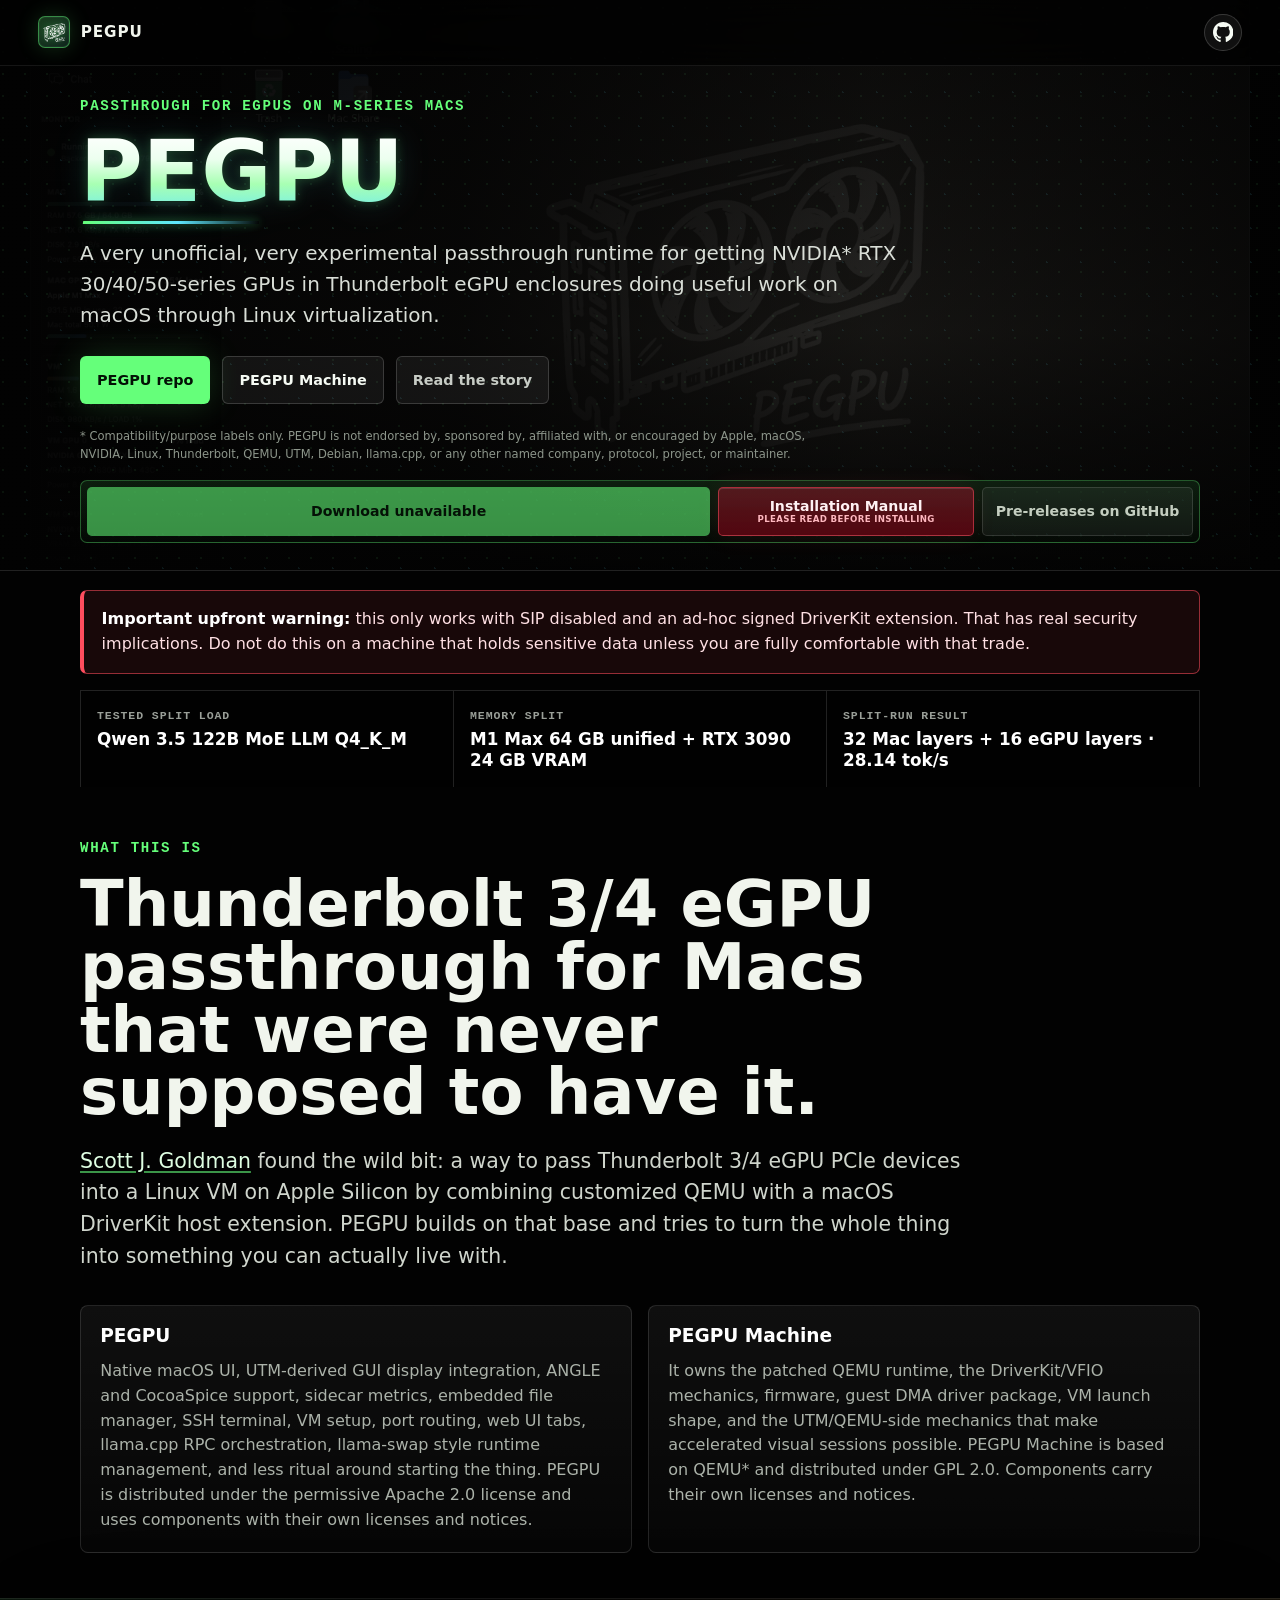
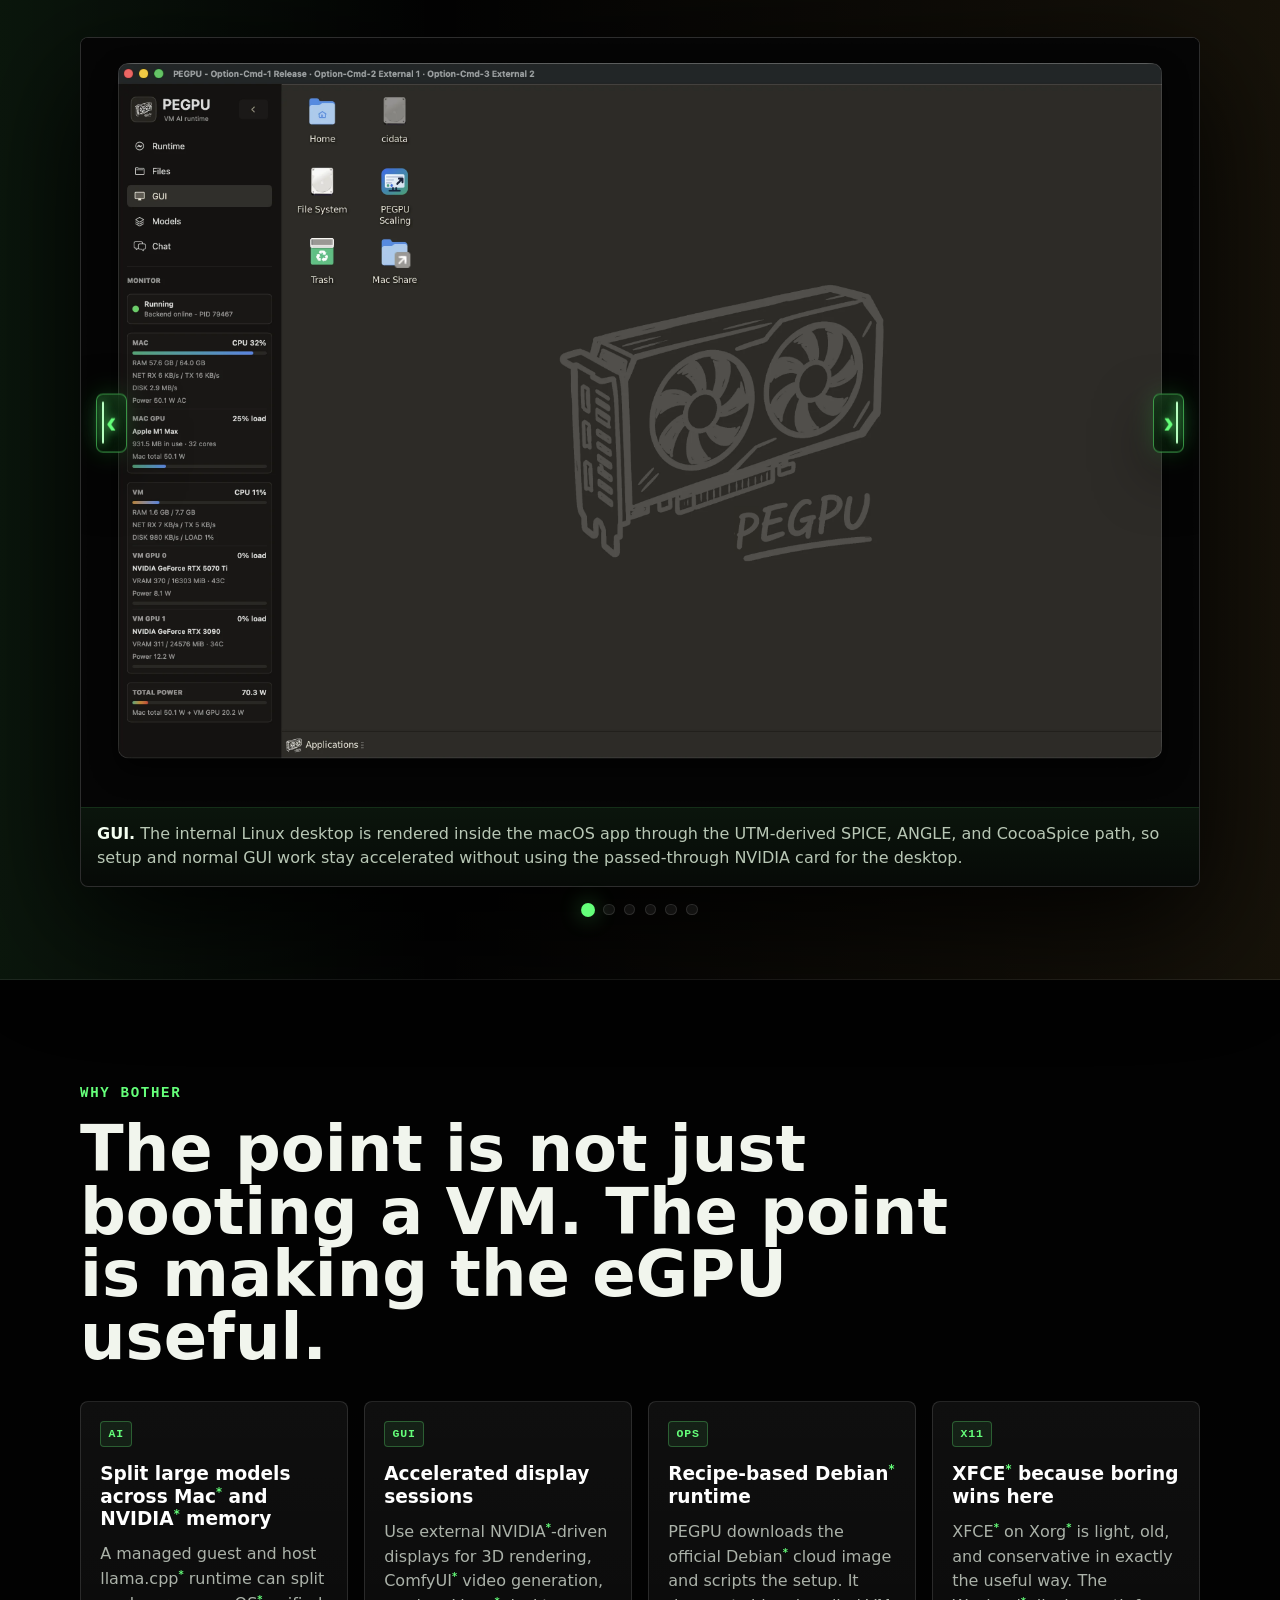
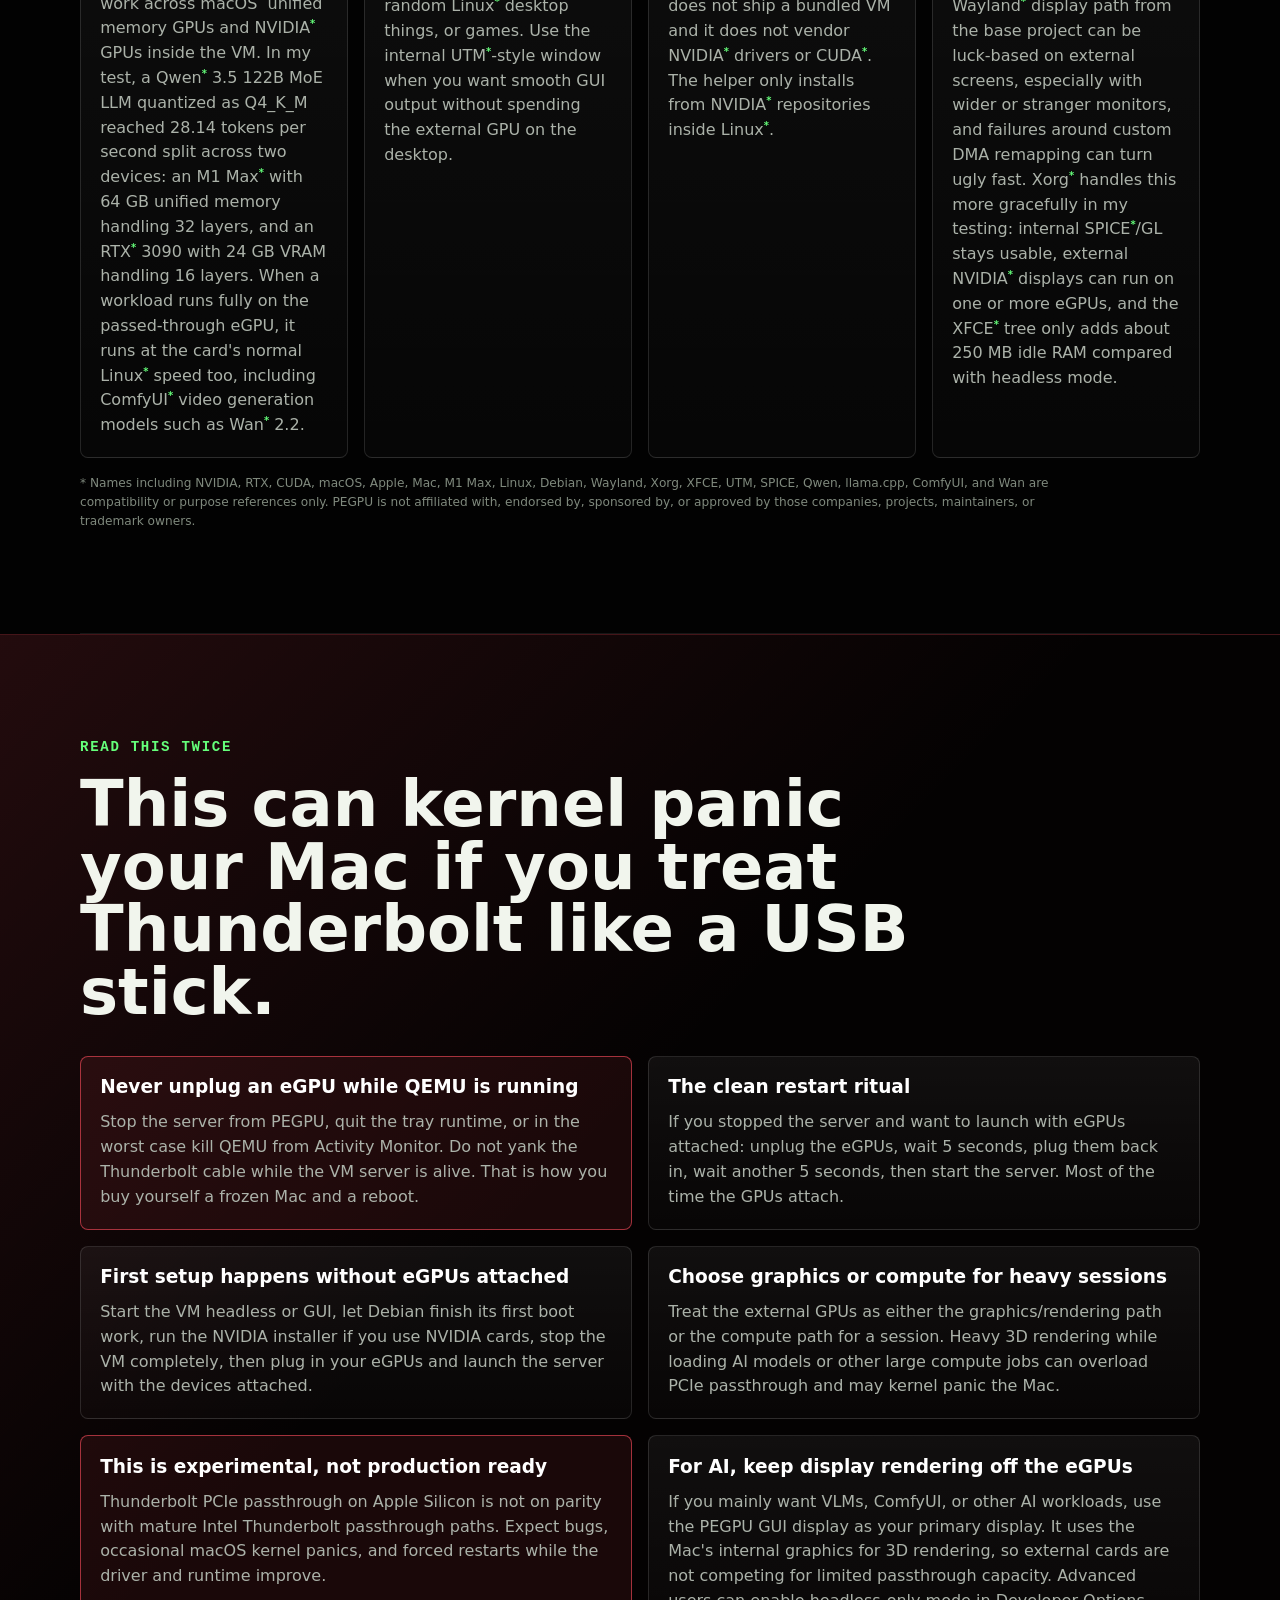
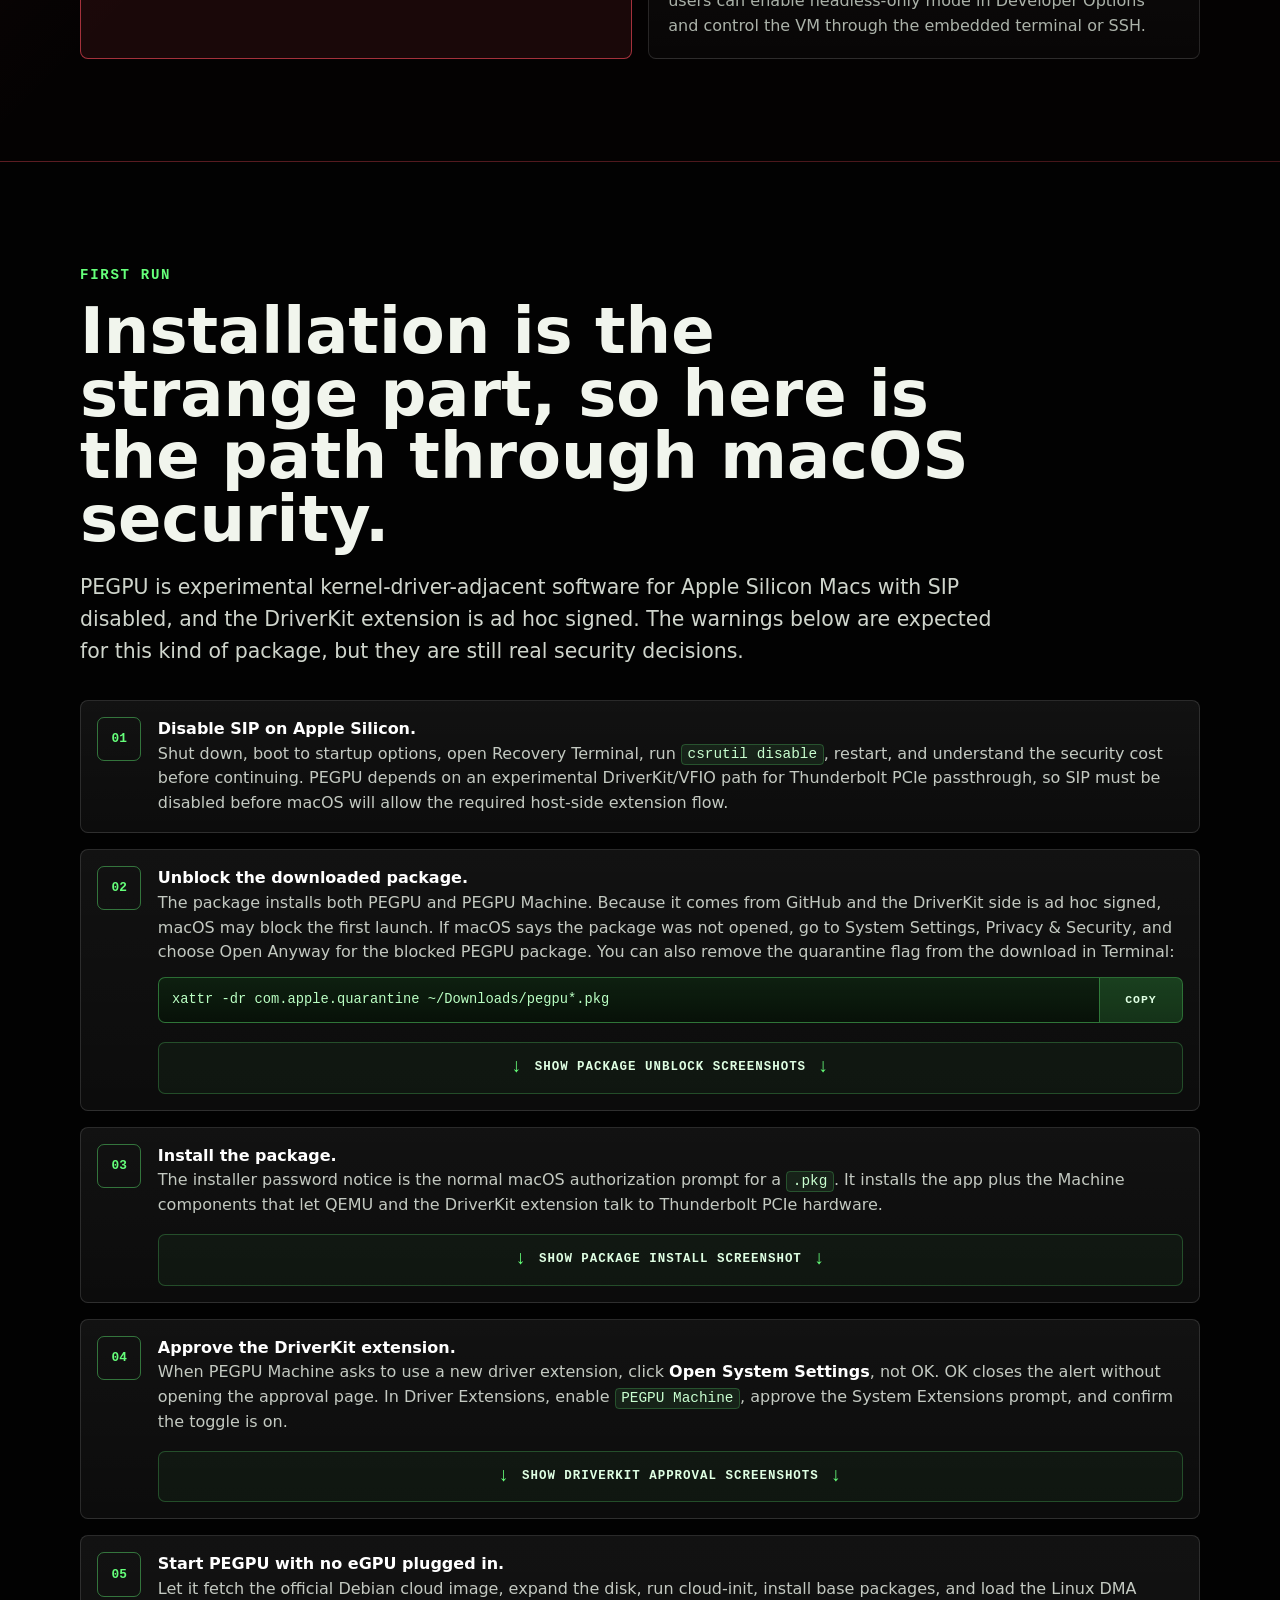
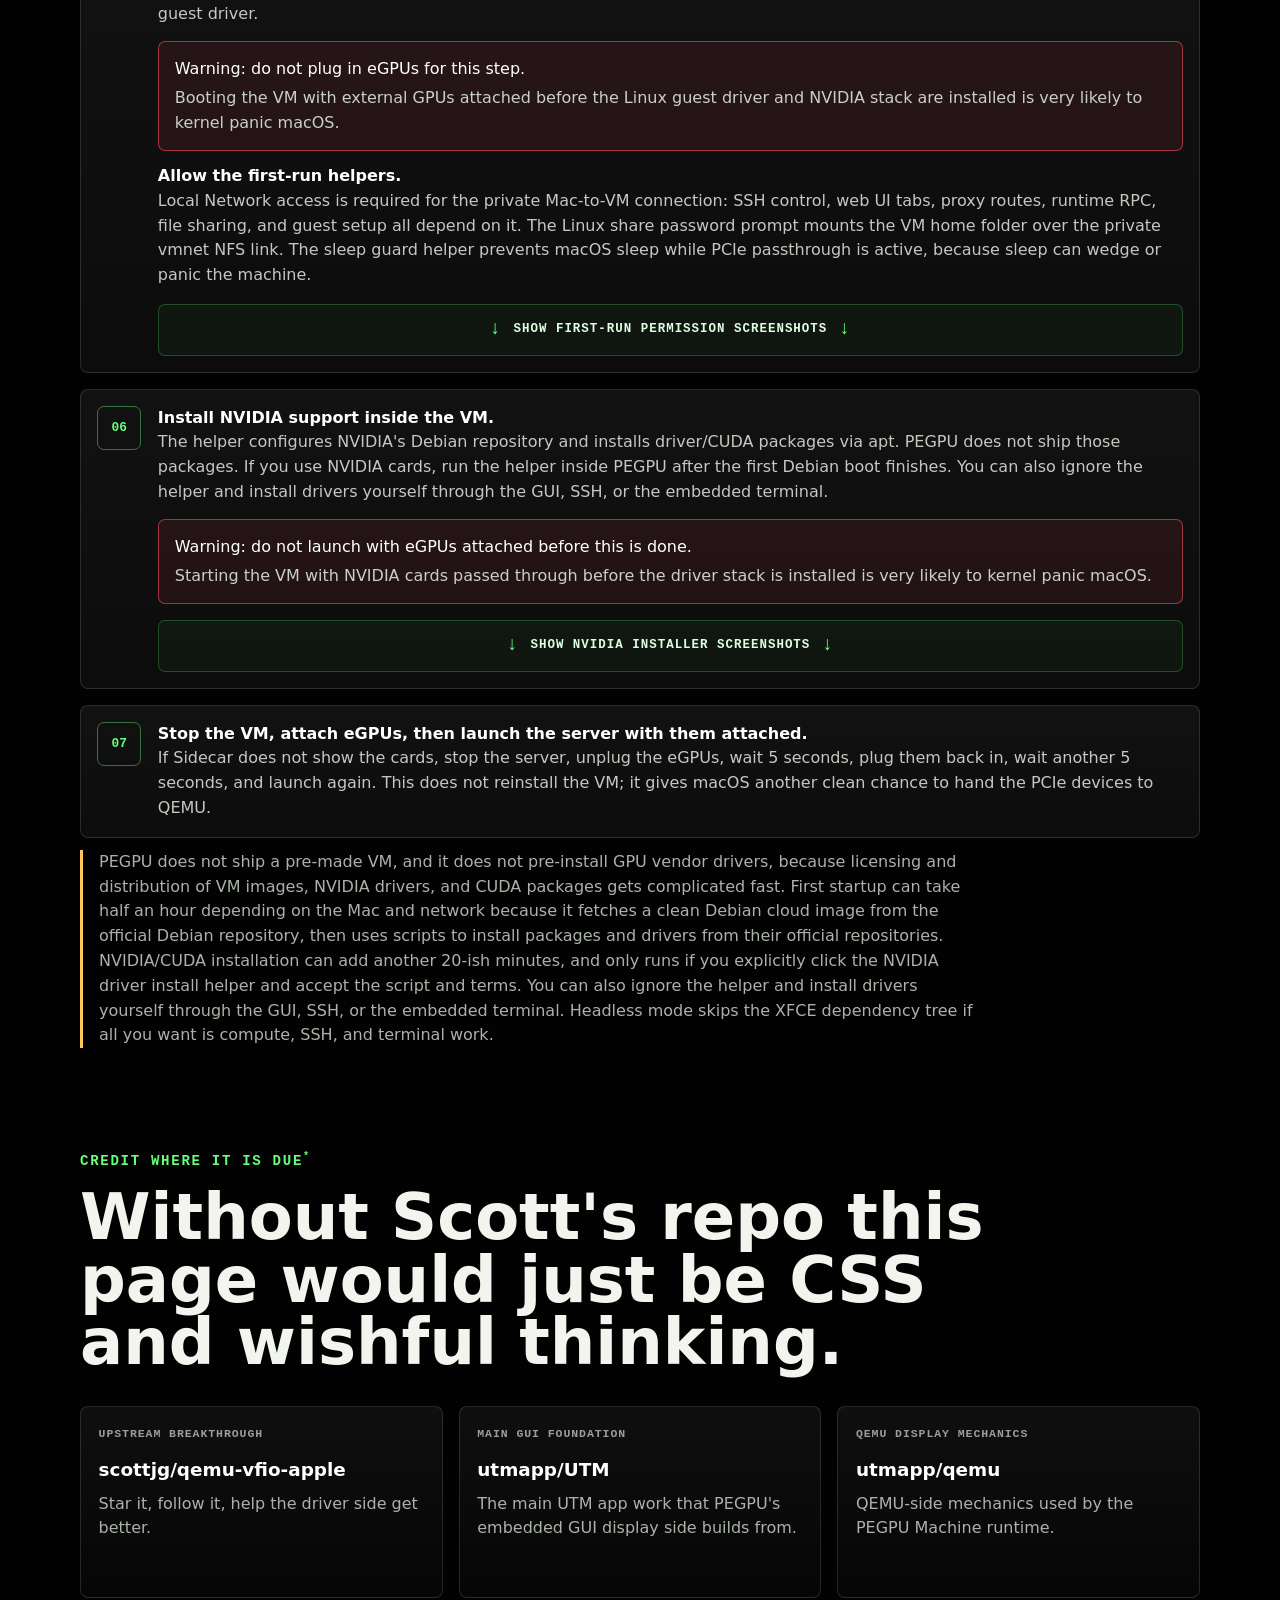
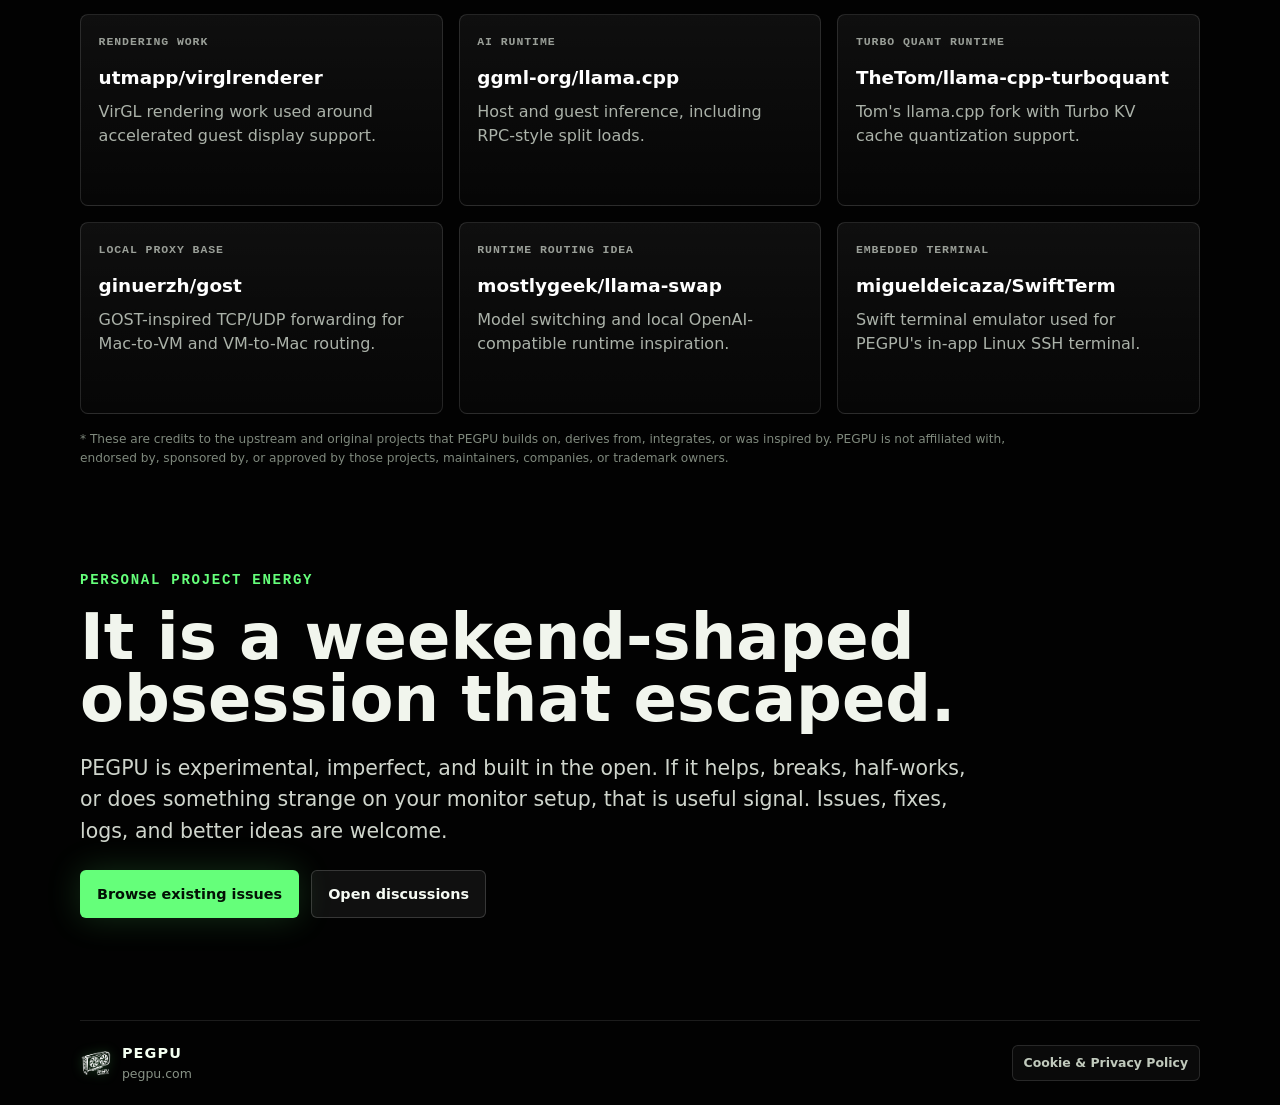
==== commit fac813a8: "Publish website from static manifests" ====
--- a/website/index.html
+++ b/website/index.html
@@ -13,7 +13,7 @@
     <meta property="og:description" content="A very unofficial passthrough runtime for NVIDIA RTX 30/40/50-series GPUs in Thunderbolt eGPU enclosures on Apple Silicon Macs.">
     <meta property="og:image" content="assets/slides/gui.webp">
     <link rel="icon" href="assets/pegpu-logo.png">
-    <link rel="stylesheet" href="styles.css?v=20260610">
+    <link rel="stylesheet" href="styles.css?v=20260611-release-responsive">
   </head>
   <body>
     <canvas id="signal-canvas" aria-hidden="true"></canvas>
@@ -50,6 +50,14 @@
           <p class="hero-footnote">
             * Compatibility/purpose labels only. PEGPU is not endorsed by, sponsored by, affiliated with, or encouraged by Apple, macOS, NVIDIA, Linux, Thunderbolt, QEMU, UTM, Debian, llama.cpp, or any other named company, protocol, project, or maintainer.
           </p>
+          <div class="release-strip" id="download" data-release-strip>
+            <a class="release-link primary is-loading" data-release-link="stable" href="https://github.com/openresearchtools/pegpu/releases" aria-disabled="true">Download PEGPU</a>
+            <a class="release-link manual" href="#setup">
+              <span>Installation Manual</span>
+              <small>Please read before installing</small>
+            </a>
+            <a class="release-link secondary" href="https://github.com/openresearchtools/pegpu/releases">Pre-releases on GitHub</a>
+          </div>
         </div>
       </section>
 
@@ -61,24 +69,24 @@
         <div class="hero-metrics" aria-label="Project highlights">
           <div>
             <span>tested split load</span>
-            <strong>Qwen 3.5 122B</strong>
+            <strong>Qwen 3.5 122B MoE LLM Q4_K_M</strong>
           </div>
           <div>
-            <span>M1 Max 64 GB + RTX 3090 24 GB</span>
-            <strong>up to 18 tok/s</strong>
+            <span>memory split</span>
+            <strong>M1 Max 64 GB unified + RTX 3090 24 GB VRAM</strong>
           </div>
           <div>
-            <span>runtime modes</span>
-            <strong>headless, GUI, external display</strong>
+            <span>split-run result</span>
+            <strong>32 Mac layers + 16 eGPU layers · 28.14 tok/s</strong>
           </div>
         </div>
       </section>
 
       <section class="section intro" id="story" aria-labelledby="story-title">
         <div class="section-kicker">what this is</div>
-        <h2 id="story-title">Thunderbolt eGPU passthrough for Macs that were never supposed to have it.</h2>
+        <h2 id="story-title">Thunderbolt 3/4 eGPU passthrough for Macs that were never supposed to have it.</h2>
         <p class="lead">
-          <a class="text-link" href="https://scottjg.com/posts/2026-05-05-egpu-mac-gaming/">Scott J. Goldman</a> found the wild bit: a way to pass Thunderbolt eGPU PCIe devices into a Linux VM on Apple Silicon by combining customized QEMU with a macOS DriverKit host extension. PEGPU builds on that base and tries to turn the whole thing into something you can actually live with.
+          <a class="text-link" href="https://scottjg.com/posts/2026-05-05-egpu-mac-gaming/">Scott J. Goldman</a> found the wild bit: a way to pass Thunderbolt 3/4 eGPU PCIe devices into a Linux VM on Apple Silicon by combining customized QEMU with a macOS DriverKit host extension. PEGPU builds on that base and tries to turn the whole thing into something you can actually live with.
         </p>
         <div class="split">
           <article>
@@ -148,33 +156,36 @@
         <div class="feature-grid">
           <article>
             <span class="feature-code">AI</span>
-            <h3>Split large models across Mac and NVIDIA memory</h3>
-            <p>
-              A managed guest and host llama.cpp runtime can split work across macOS unified memory GPUs and NVIDIA GPUs inside the VM. In my test, a Qwen 3.5 122B model on an M1 Max 64 GB plus RTX 3090 24 GB reached up to 18 tokens per second. When a workload runs fully on the passed-through eGPU, it runs at the card's normal Linux speed too, including ComfyUI video generation models such as Wan 2.2.
+            <h3>Split large models across Mac<sup>*</sup> and NVIDIA<sup>*</sup> memory</h3>
+            <p>
+              A managed guest and host llama.cpp<sup>*</sup> runtime can split work across macOS<sup>*</sup> unified memory GPUs and NVIDIA<sup>*</sup> GPUs inside the VM. In my test, a Qwen<sup>*</sup> 3.5 122B MoE LLM quantized as Q4_K_M reached 28.14 tokens per second split across two devices: an M1 Max<sup>*</sup> with 64 GB unified memory handling 32 layers, and an RTX<sup>*</sup> 3090 with 24 GB VRAM handling 16 layers. When a workload runs fully on the passed-through eGPU, it runs at the card's normal Linux<sup>*</sup> speed too, including ComfyUI<sup>*</sup> video generation models such as Wan<sup>*</sup> 2.2.
             </p>
           </article>
           <article>
             <span class="feature-code">GUI</span>
             <h3>Accelerated display sessions</h3>
             <p>
-              Use external NVIDIA-driven displays for 3D rendering, ComfyUI video generation, random Linux desktop things, or games. Use the internal UTM-style window when you want smooth GUI output without spending the external GPU on the desktop.
+              Use external NVIDIA<sup>*</sup>-driven displays for 3D rendering, ComfyUI<sup>*</sup> video generation, random Linux<sup>*</sup> desktop things, or games. Use the internal UTM<sup>*</sup>-style window when you want smooth GUI output without spending the external GPU on the desktop.
             </p>
           </article>
           <article>
             <span class="feature-code">OPS</span>
-            <h3>Recipe-based Debian runtime</h3>
-            <p>
-              PEGPU downloads the official Debian cloud image and scripts the setup. It does not ship a bundled VM and it does not vendor NVIDIA drivers or CUDA. The helper only installs from NVIDIA repositories inside Linux.
+            <h3>Recipe-based Debian<sup>*</sup> runtime</h3>
+            <p>
+              PEGPU downloads the official Debian<sup>*</sup> cloud image and scripts the setup. It does not ship a bundled VM and it does not vendor NVIDIA<sup>*</sup> drivers or CUDA<sup>*</sup>. The helper only installs from NVIDIA<sup>*</sup> repositories inside Linux<sup>*</sup>.
             </p>
           </article>
           <article>
             <span class="feature-code">X11</span>
-            <h3>XFCE because boring wins here</h3>
-            <p>
-              XFCE on Xorg is light, old, and conservative in exactly the useful way. The Ubuntu/Wayland path from the base project can be luck-based on external screens, especially with wider or stranger monitors, and failures around custom DMA remapping can turn ugly fast. Xorg handles this more gracefully in my testing: internal SPICE/GL stays usable, external NVIDIA displays can run on one or more eGPUs, and the XFCE tree only adds about 250 MB idle RAM compared with headless mode.
-            </p>
-          </article>
-        </div>
+            <h3>XFCE<sup>*</sup> because boring wins here</h3>
+            <p>
+              XFCE<sup>*</sup> on Xorg<sup>*</sup> is light, old, and conservative in exactly the useful way. The Wayland<sup>*</sup> display path from the base project can be luck-based on external screens, especially with wider or stranger monitors, and failures around custom DMA remapping can turn ugly fast. Xorg<sup>*</sup> handles this more gracefully in my testing: internal SPICE<sup>*</sup>/GL stays usable, external NVIDIA<sup>*</sup> displays can run on one or more eGPUs, and the XFCE<sup>*</sup> tree only adds about 250 MB idle RAM compared with headless mode.
+            </p>
+          </article>
+        </div>
+        <p class="feature-footnote">
+          * Names including NVIDIA, RTX, CUDA, macOS, Apple, Mac, M1 Max, Linux, Debian, Wayland, Xorg, XFCE, UTM, SPICE, Qwen, llama.cpp, ComfyUI, and Wan are compatibility or purpose references only. PEGPU is not affiliated with, endorsed by, sponsored by, or approved by those companies, projects, maintainers, or trademark owners.
+        </p>
       </section>
 
       <section class="section warning-section" aria-labelledby="danger-title">
@@ -395,7 +406,7 @@
       </section>
 
       <section class="section credits" id="links" aria-labelledby="links-title">
-        <div class="section-kicker">credit where it is due</div>
+        <div class="section-kicker">credit where it is due<sup>*</sup></div>
         <h2 id="links-title">Without Scott's repo this page would just be CSS and wishful thinking.</h2>
         <div class="link-grid">
           <a href="https://github.com/scottjg/qemu-vfio-apple">
@@ -444,13 +455,16 @@
             <em>Swift terminal emulator used for PEGPU's in-app Linux SSH terminal.</em>
           </a>
         </div>
+        <p class="credits-footnote">
+          * These are credits to the upstream and original projects that PEGPU builds on, derives from, integrates, or was inspired by. PEGPU is not affiliated with, endorsed by, sponsored by, or approved by those projects, maintainers, companies, or trademark owners.
+        </p>
       </section>
 
       <section class="section final-cta" aria-labelledby="final-title">
         <div class="section-kicker">personal project energy</div>
-        <h2 id="final-title">This is not a startup. It is a weekend-shaped obsession that escaped.</h2>
+        <h2 id="final-title">It is a weekend-shaped obsession that escaped.</h2>
         <p>
-          Issues, discussions, stars, forks, bug reports, better driver ideas, weird monitor reports, and build fixes are welcome. I built this because I wanted Apple Silicon Macs to use the eGPUs I already had, and because local AI hardware piles are more fun when they are not trapped on one side of an operating system wall.
+          PEGPU is experimental, imperfect, and built in the open. If it helps, breaks, half-works, or does something strange on your monitor setup, that is useful signal. Issues, fixes, logs, and better ideas are welcome.
         </p>
         <div class="cta-actions">
           <a class="button primary" href="https://github.com/openresearchtools/pegpu/issues">Browse existing issues</a>
@@ -460,8 +474,13 @@
     </main>
 
     <footer class="site-footer" aria-label="Site footer">
-      <span>pegpu.com</span>
-      <span>Very unofficial. Very experimental. Very personal.</span>
+      <a class="footer-brand" href="#top" aria-label="PEGPU home">
+        <img src="assets/pegpu-logo.png" alt="">
+        <span>
+          <strong>PEGPU</strong>
+          <em>pegpu.com</em>
+        </span>
+      </a>
       <div class="footer-policy overlay-host" data-overlay-host>
         <a class="policy-trigger overlay-trigger" href="#privacy-policy-overlay" aria-expanded="false" aria-controls="privacy-policy-overlay">Cookie &amp; Privacy Policy</a>
         <div class="policy-overlay" id="privacy-policy-overlay" role="dialog" aria-label="Cookie and privacy policy">
@@ -484,6 +503,6 @@
       </div>
     </footer>
 
-    <script src="script.js"></script>
+    <script src="script.js?v=20260611-release-responsive"></script>
   </body>
 </html>
--- a/website/styles.css
+++ b/website/styles.css
@@ -178,7 +178,7 @@
 
 .hero {
   position: relative;
-  min-height: clamp(500px, 58svh, 620px);
+  min-height: 0;
   display: grid;
   align-items: start;
   overflow: hidden;
@@ -210,9 +210,9 @@
 
 .hero-content {
   position: relative;
-  width: min(960px, calc(100% - 2rem));
+  width: min(1120px, calc(100% - 2rem));
   margin: 0 auto;
-  padding: clamp(6.75rem, 10vh, 8rem) 0 clamp(3rem, 6vh, 4rem);
+  padding: clamp(6rem, 8.5vh, 7.2rem) 0 clamp(1.35rem, 3vh, 2.2rem);
 }
 
 .eyebrow,
@@ -231,6 +231,11 @@
   top: -0.35em;
   margin-left: 0.06em;
   font-size: 0.58em;
+  line-height: 0;
+}
+
+.section-kicker sup {
+  font-size: 0.72em;
   line-height: 0;
 }
 
@@ -340,7 +345,7 @@
 }
 
 .danger-panel {
-  width: min(820px, 100%);
+  width: 100%;
   padding: 1rem 1.1rem;
   border: 1px solid rgba(255, 77, 94, 0.55);
   border-left: 4px solid var(--red);
@@ -356,7 +361,7 @@
 .start-strip {
   width: min(1120px, calc(100% - 2rem));
   margin: 0 auto;
-  padding: 1rem 0 0;
+  padding: clamp(0.8rem, 1.8vw, 1.2rem) 0 0;
 }
 
 .hero-metrics {
@@ -403,6 +408,7 @@
 }
 
 .section.intro {
+  padding-top: clamp(2.2rem, 4vw, 3.8rem);
   padding-bottom: clamp(1.75rem, 3.5vw, 3rem);
 }
 
@@ -473,6 +479,108 @@
   color: #abb2a9;
 }
 
+.release-strip {
+  display: flex;
+  width: 100%;
+  align-items: stretch;
+  gap: 0.5rem;
+  margin-top: 1rem;
+  padding: 0.38rem;
+  border: 1px solid rgba(101, 255, 122, 0.32);
+  border-radius: 7px;
+  background:
+    linear-gradient(180deg, rgba(101, 255, 122, 0.11), rgba(101, 255, 122, 0.03)),
+    rgba(0, 0, 0, 0.58);
+}
+
+.release-link {
+  display: inline-flex;
+  min-width: 0;
+  min-height: 3.05rem;
+  align-items: center;
+  justify-content: center;
+  padding: 0.5rem 0.78rem;
+  border-radius: 5px;
+  font-size: 0.88rem;
+  font-weight: 900;
+  line-height: 1.2;
+  overflow-wrap: anywhere;
+}
+
+.release-link.primary {
+  flex: 1 1 auto;
+  border: 1px solid rgba(101, 255, 122, 0.58);
+  background: var(--green);
+  color: #031105;
+}
+
+.release-link.secondary {
+  flex: 0 1 auto;
+  border: 1px solid rgba(255, 255, 255, 0.13);
+  background: rgba(255, 255, 255, 0.055);
+  color: #c4cec0;
+}
+
+.release-link.manual {
+  flex: 0 0 16rem;
+  flex-direction: column;
+  gap: 0.16rem;
+  text-align: center;
+  border: 1px solid rgba(255, 77, 94, 0.52);
+  background:
+    linear-gradient(180deg, rgba(255, 77, 94, 0.28), rgba(95, 8, 18, 0.84)),
+    rgba(18, 2, 5, 0.78);
+  color: #fff1f3;
+  box-shadow:
+    inset 0 1px 0 rgba(255, 255, 255, 0.13),
+    0 0 22px rgba(255, 77, 94, 0.1);
+}
+
+.release-link.manual span {
+  line-height: 1;
+}
+
+.release-link.manual small {
+  display: block;
+  color: #ffb8c0;
+  font-size: 0.54rem;
+  font-weight: 900;
+  letter-spacing: 0.04em;
+  line-height: 1;
+  text-transform: uppercase;
+  overflow-wrap: normal;
+  white-space: nowrap;
+}
+
+.release-link:hover,
+.release-link:focus-visible {
+  transform: translateY(-1px);
+}
+
+.release-link.manual:hover,
+.release-link.manual:focus-visible {
+  border-color: rgba(255, 77, 94, 0.78);
+  background:
+    linear-gradient(180deg, rgba(255, 77, 94, 0.36), rgba(117, 10, 22, 0.92)),
+    rgba(22, 2, 6, 0.84);
+}
+
+.release-link.secondary:hover,
+.release-link.secondary:focus-visible {
+  border-color: rgba(101, 255, 122, 0.48);
+  background: rgba(101, 255, 122, 0.09);
+}
+
+.release-link.is-disabled {
+  opacity: 0.55;
+  pointer-events: none;
+}
+
+.button.is-disabled {
+  opacity: 0.55;
+  pointer-events: none;
+}
+
 .screenshot-band {
   width: 100%;
   padding: clamp(1.25rem, 3vw, 2.5rem) clamp(1rem, 3vw, 2.5rem) clamp(2rem, 5vw, 4.5rem);
@@ -484,7 +592,7 @@
 }
 
 .screenshot-carousel {
-  width: min(1320px, 100%);
+  width: min(1120px, 100%);
   margin: 0 auto;
 }
 
@@ -729,6 +837,21 @@
   background: rgba(101, 255, 122, 0.08);
 }
 
+.feature-grid sup {
+  color: var(--green);
+  font-size: 0.62em;
+  font-weight: 900;
+  line-height: 0;
+}
+
+.feature-footnote {
+  max-width: 980px;
+  margin: 1rem 0 0;
+  color: #7f897d;
+  font-size: 0.76rem;
+  line-height: 1.55;
+}
+
 .warning-section {
   width: 100%;
   padding-left: max(1rem, calc((100% - 1120px) / 2));
@@ -1054,6 +1177,14 @@
   font-style: normal;
 }
 
+.credits-footnote {
+  max-width: 980px;
+  margin: 1rem 0 0;
+  color: #7f897d;
+  font-size: 0.76rem;
+  line-height: 1.55;
+}
+
 .final-cta {
   padding-top: 0;
 }
@@ -1075,15 +1206,84 @@
 
 .site-footer {
   position: relative;
-  display: flex;
-  flex-wrap: wrap;
+  display: grid;
+  grid-template-columns: minmax(0, 1fr) auto;
   align-items: center;
-  justify-content: space-between;
   gap: 1rem;
-  padding: 1.6rem clamp(1rem, 3vw, 2.6rem);
+  width: min(1120px, calc(100% - 2rem));
+  margin: 0 auto;
+  padding: 1.3rem 0;
   border-top: 1px solid rgba(255, 255, 255, 0.1);
   color: #888e86;
   font-size: 0.9rem;
+}
+
+.site-footer::before {
+  position: absolute;
+  left: 50%;
+  top: -1px;
+  z-index: -1;
+  width: 100vw;
+  height: 1px;
+  content: "";
+  background: rgba(255, 255, 255, 0.1);
+  transform: translateX(-50%);
+}
+
+.footer-brand {
+  display: inline-flex;
+  min-width: 0;
+  align-items: center;
+  gap: 0.62rem;
+}
+
+.footer-brand img {
+  width: 2rem;
+  height: 2rem;
+  object-fit: contain;
+  filter:
+    invert(1)
+    brightness(1.18)
+    contrast(1.18)
+    drop-shadow(0 0 6px rgba(101, 255, 122, 0.36));
+}
+
+.footer-brand span {
+  display: grid;
+  gap: 0.02rem;
+}
+
+.footer-brand strong {
+  color: #f4fff1;
+  font-size: 0.9rem;
+  letter-spacing: 0.08em;
+}
+
+.footer-brand em {
+  color: #889286;
+  font-size: 0.78rem;
+  font-style: normal;
+}
+
+.policy-trigger {
+  display: inline-flex;
+  min-height: 2.2rem;
+  align-items: center;
+  justify-content: center;
+  padding: 0.46rem 0.68rem;
+  border: 1px solid rgba(255, 255, 255, 0.12);
+  border-radius: 6px;
+  background: rgba(255, 255, 255, 0.035);
+  color: #c1cabd;
+  font-size: 0.78rem;
+  font-weight: 800;
+}
+
+.policy-trigger:hover,
+.policy-trigger:focus-visible {
+  border-color: rgba(101, 255, 122, 0.5);
+  background: rgba(101, 255, 122, 0.08);
+  color: #e7ffea;
 }
 
 .overlay-host {
@@ -1100,26 +1300,6 @@
 .footer-policy {
   display: inline-flex;
   justify-content: flex-end;
-}
-
-.policy-trigger {
-  display: inline-flex;
-  min-height: 2.25rem;
-  align-items: center;
-  justify-content: center;
-  padding: 0.48rem 0.72rem;
-  border: 1px solid rgba(101, 255, 122, 0.24);
-  border-radius: 6px;
-  background: rgba(101, 255, 122, 0.055);
-  color: #c6d0c2;
-  font-size: 0.82rem;
-  font-weight: 800;
-}
-
-.policy-trigger:hover,
-.policy-trigger:focus-visible {
-  border-color: rgba(101, 255, 122, 0.62);
-  color: var(--green);
 }
 
 .policy-overlay {
@@ -1196,10 +1376,6 @@
     align-items: flex-start;
   }
 
-  .hero {
-    min-height: 72svh;
-  }
-
   .hero-backdrop {
     background-image:
       linear-gradient(0deg, rgba(2, 2, 2, 0.96) 0%, rgba(2, 2, 2, 0.58) 42%, rgba(2, 2, 2, 0.8) 100%),
@@ -1219,6 +1395,19 @@
   .hero-actions,
   .button {
     width: 100%;
+  }
+
+  .release-strip {
+    align-items: stretch;
+    flex-direction: column;
+  }
+
+  .release-link {
+    width: 100%;
+  }
+
+  .release-link.manual {
+    flex-basis: auto;
   }
 
   .hero-metrics,
@@ -1282,8 +1471,13 @@
   }
 
   .site-footer {
-    align-items: flex-start;
-    flex-direction: column;
+    grid-template-columns: 1fr;
+    justify-items: stretch;
+  }
+
+  .footer-brand,
+  .footer-policy {
+    justify-content: flex-start;
   }
 
   .footer-policy,
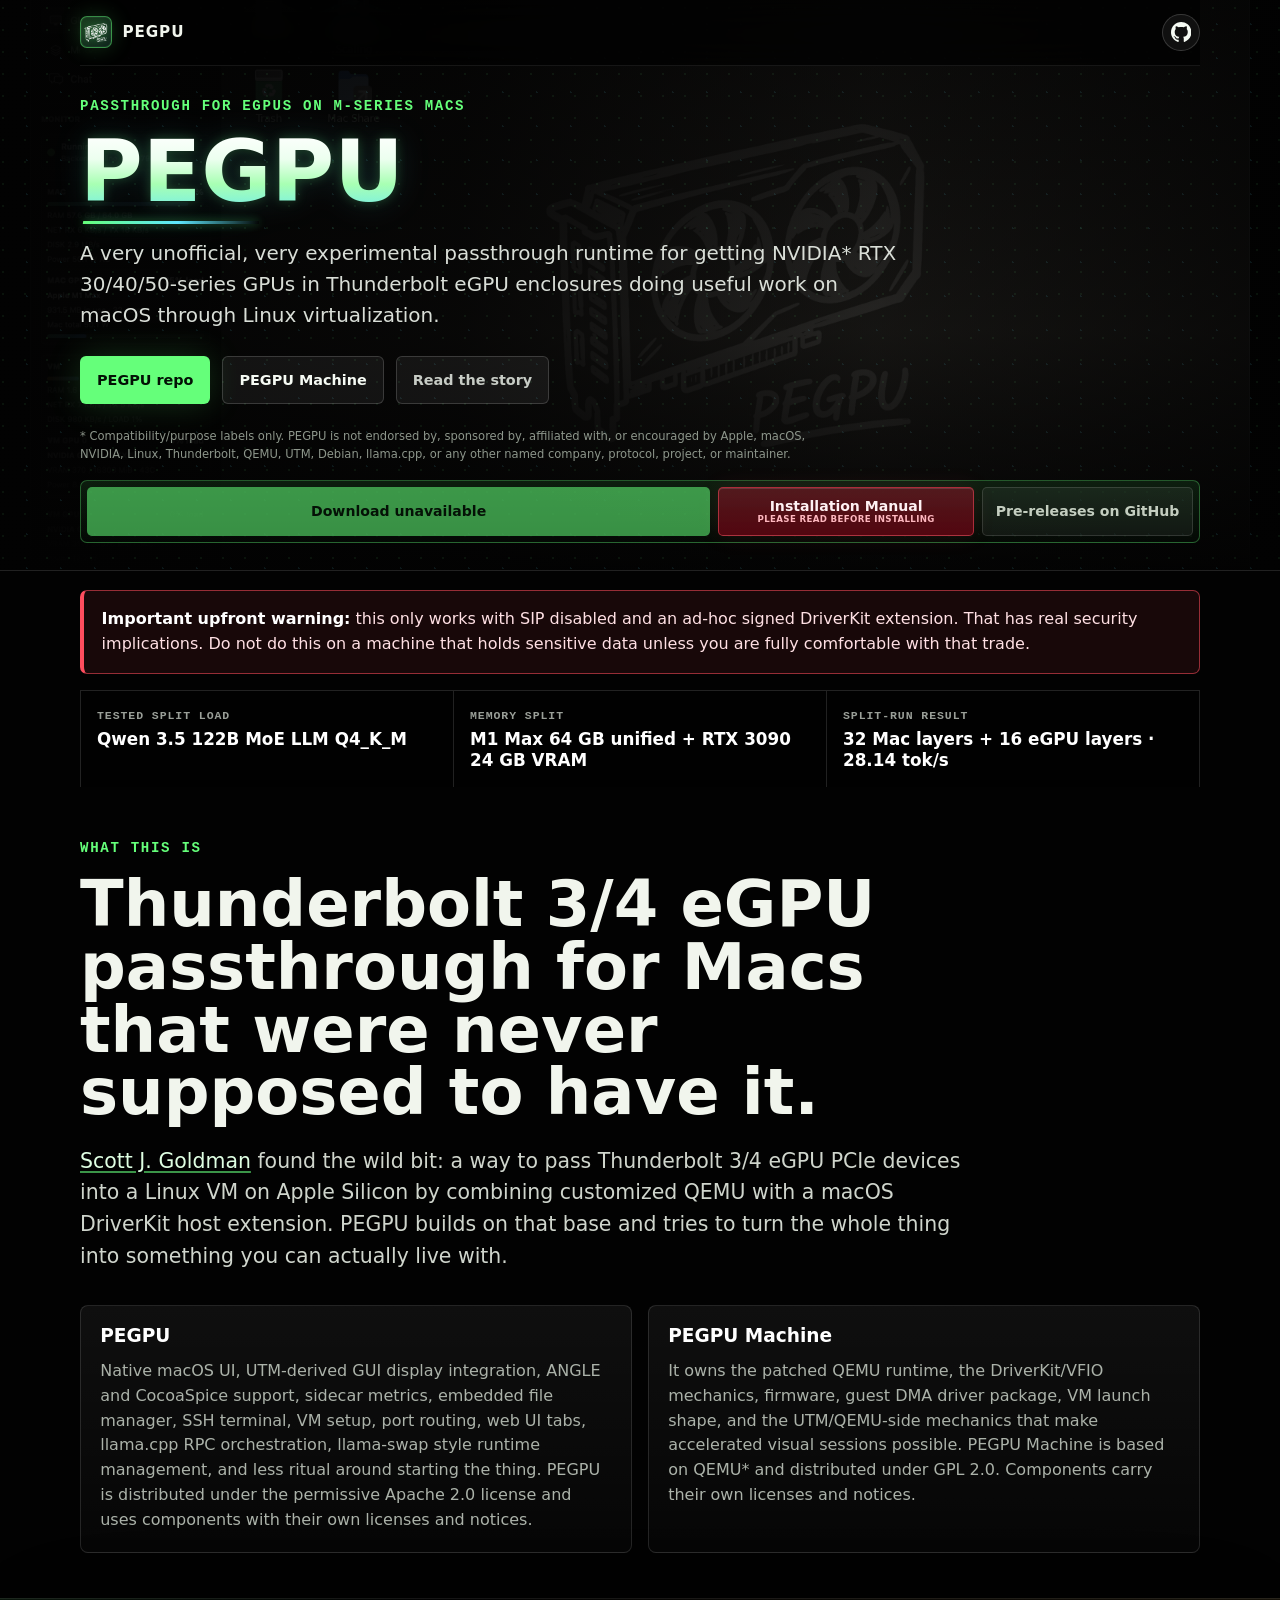
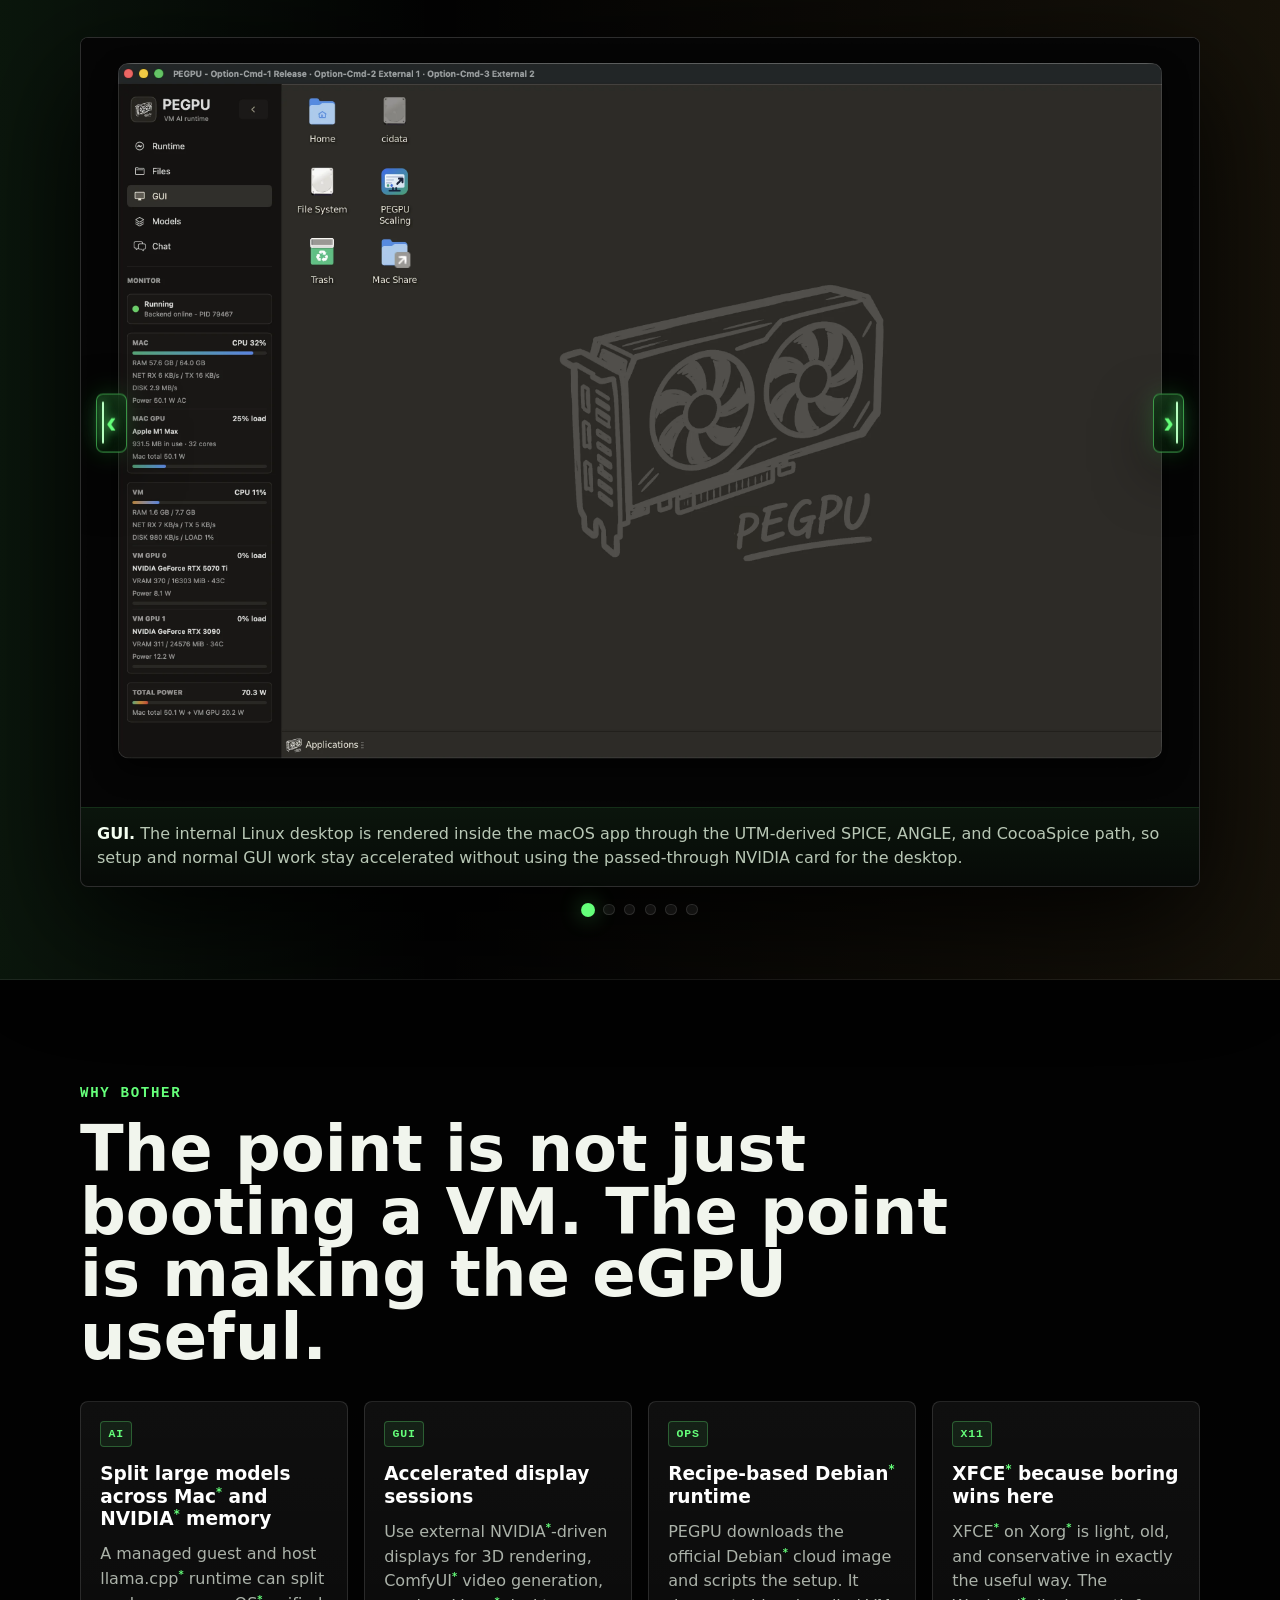
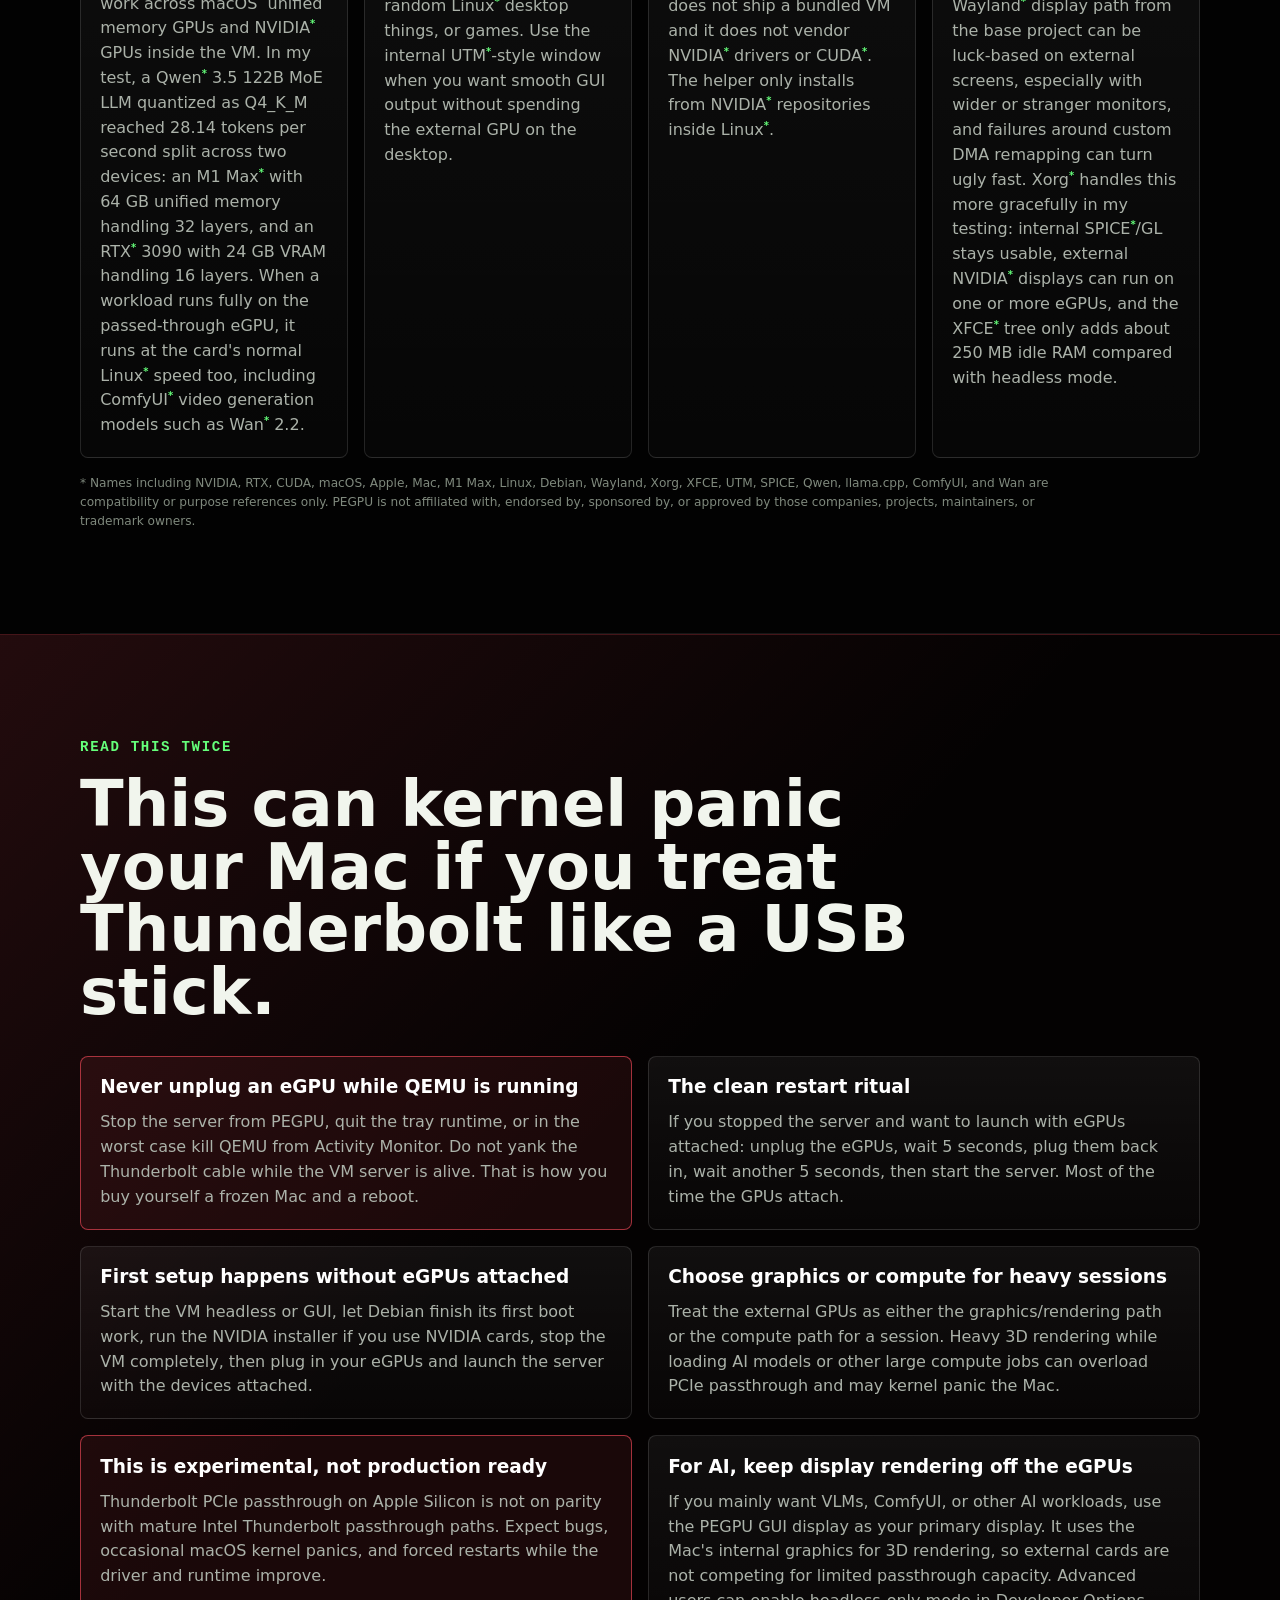
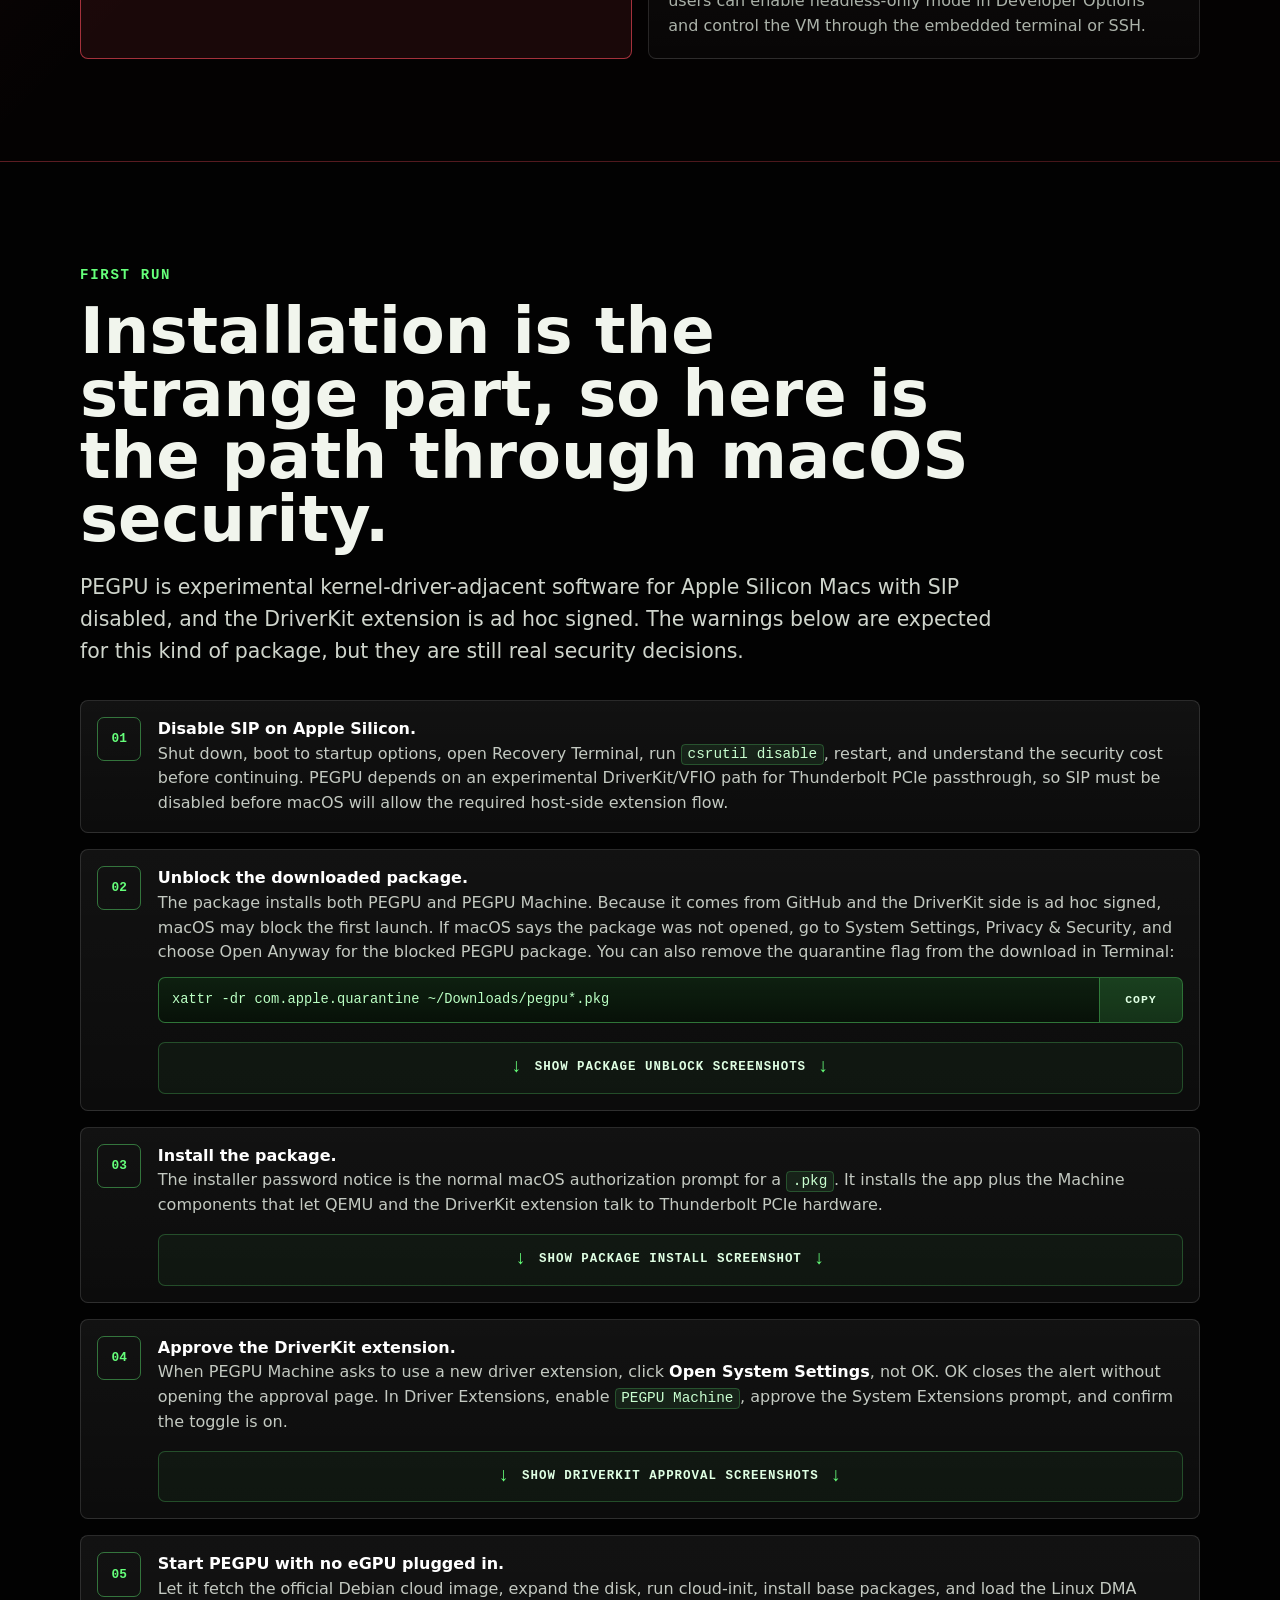
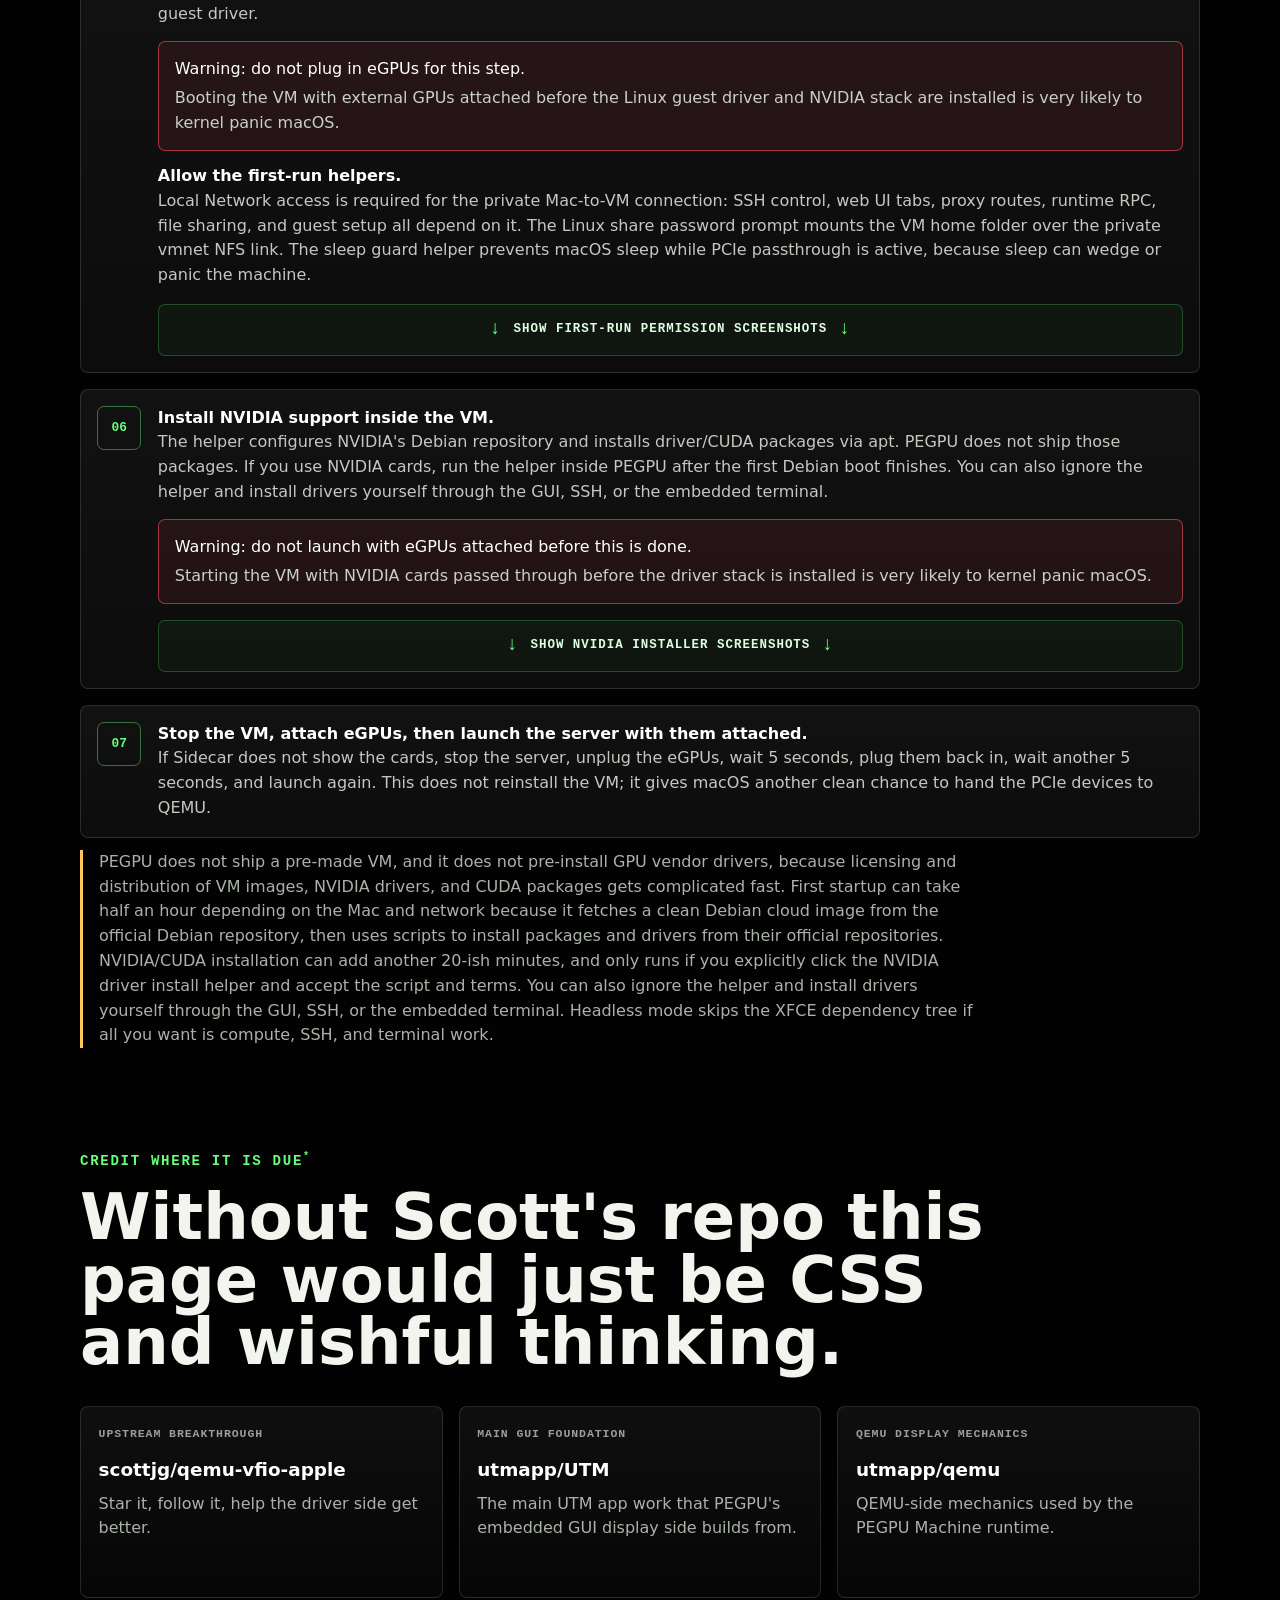
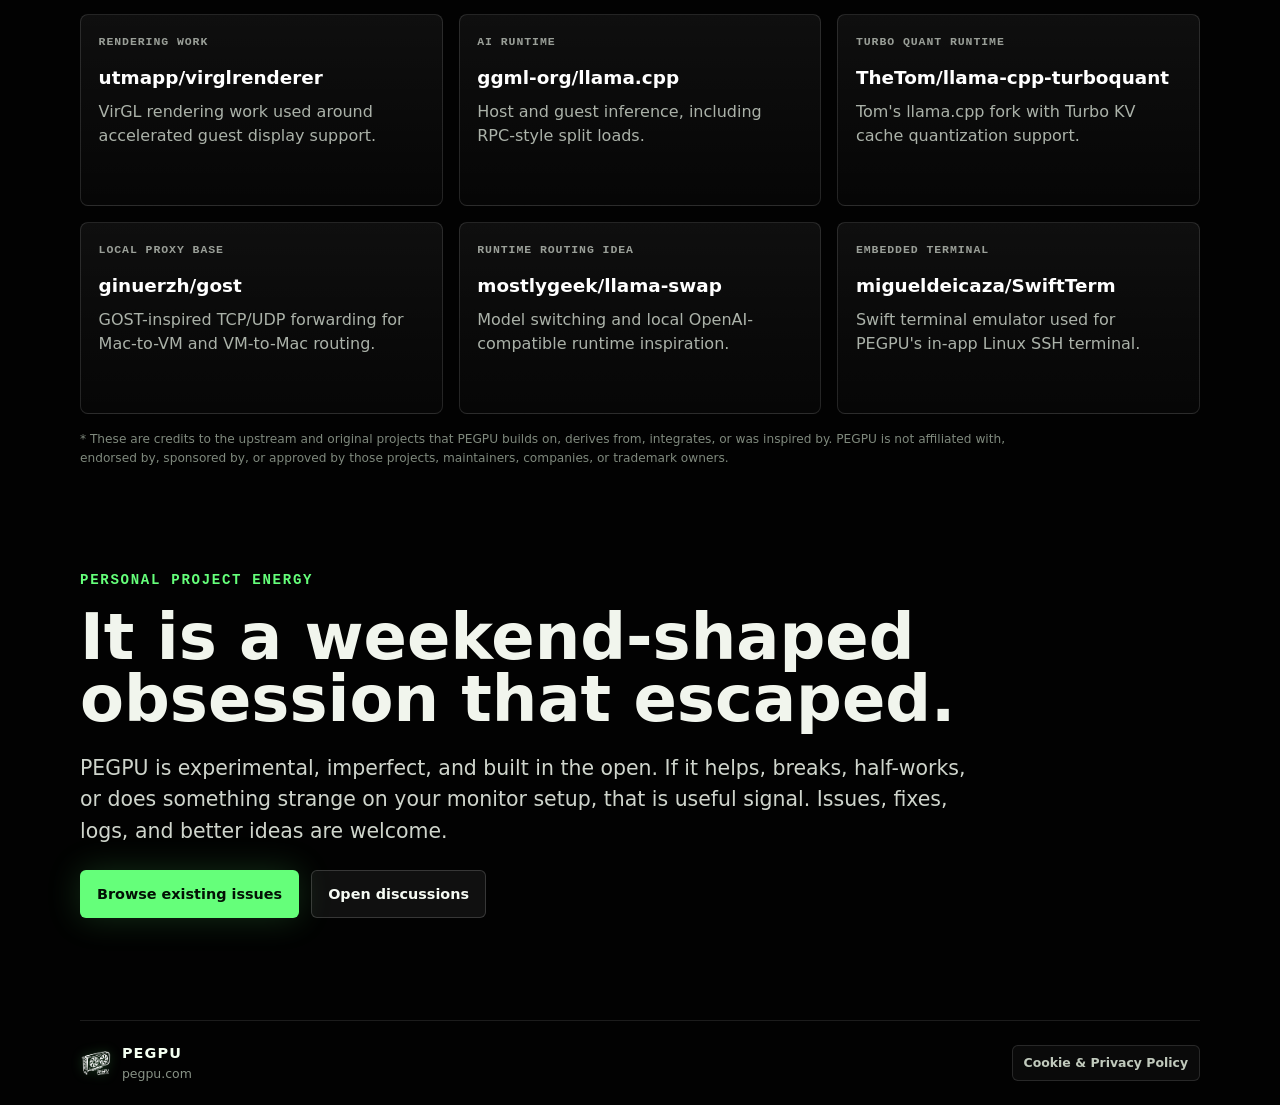
==== commit 1a1755a0: "Constrain website header width" ====
--- a/website/index.html
+++ b/website/index.html
@@ -13,7 +13,7 @@
     <meta property="og:description" content="A very unofficial passthrough runtime for NVIDIA RTX 30/40/50-series GPUs in Thunderbolt eGPU enclosures on Apple Silicon Macs.">
     <meta property="og:image" content="assets/slides/gui.webp">
     <link rel="icon" href="assets/pegpu-logo.png">
-    <link rel="stylesheet" href="styles.css?v=20260611-release-responsive">
+    <link rel="stylesheet" href="styles.css?v=20260611-header-width">
   </head>
   <body>
     <canvas id="signal-canvas" aria-hidden="true"></canvas>
@@ -503,6 +503,6 @@
       </div>
     </footer>
 
-    <script src="script.js?v=20260611-release-responsive"></script>
+    <script src="script.js?v=20260611-header-width"></script>
   </body>
 </html>
--- a/website/styles.css
+++ b/website/styles.css
@@ -99,17 +99,18 @@
 .site-header {
   position: fixed;
   top: 0;
-  left: 0;
-  right: 0;
+  left: 50%;
   z-index: 10;
   display: flex;
+  width: min(1120px, calc(100% - 2rem));
   align-items: center;
   justify-content: space-between;
   gap: 1rem;
-  padding: 0.85rem clamp(1rem, 3vw, 2.6rem);
+  padding: 0.85rem 0;
   border-bottom: 1px solid rgba(255, 255, 255, 0.08);
   background: rgba(2, 2, 2, 0.76);
   backdrop-filter: blur(18px);
+  transform: translateX(-50%);
 }
 
 .brand {
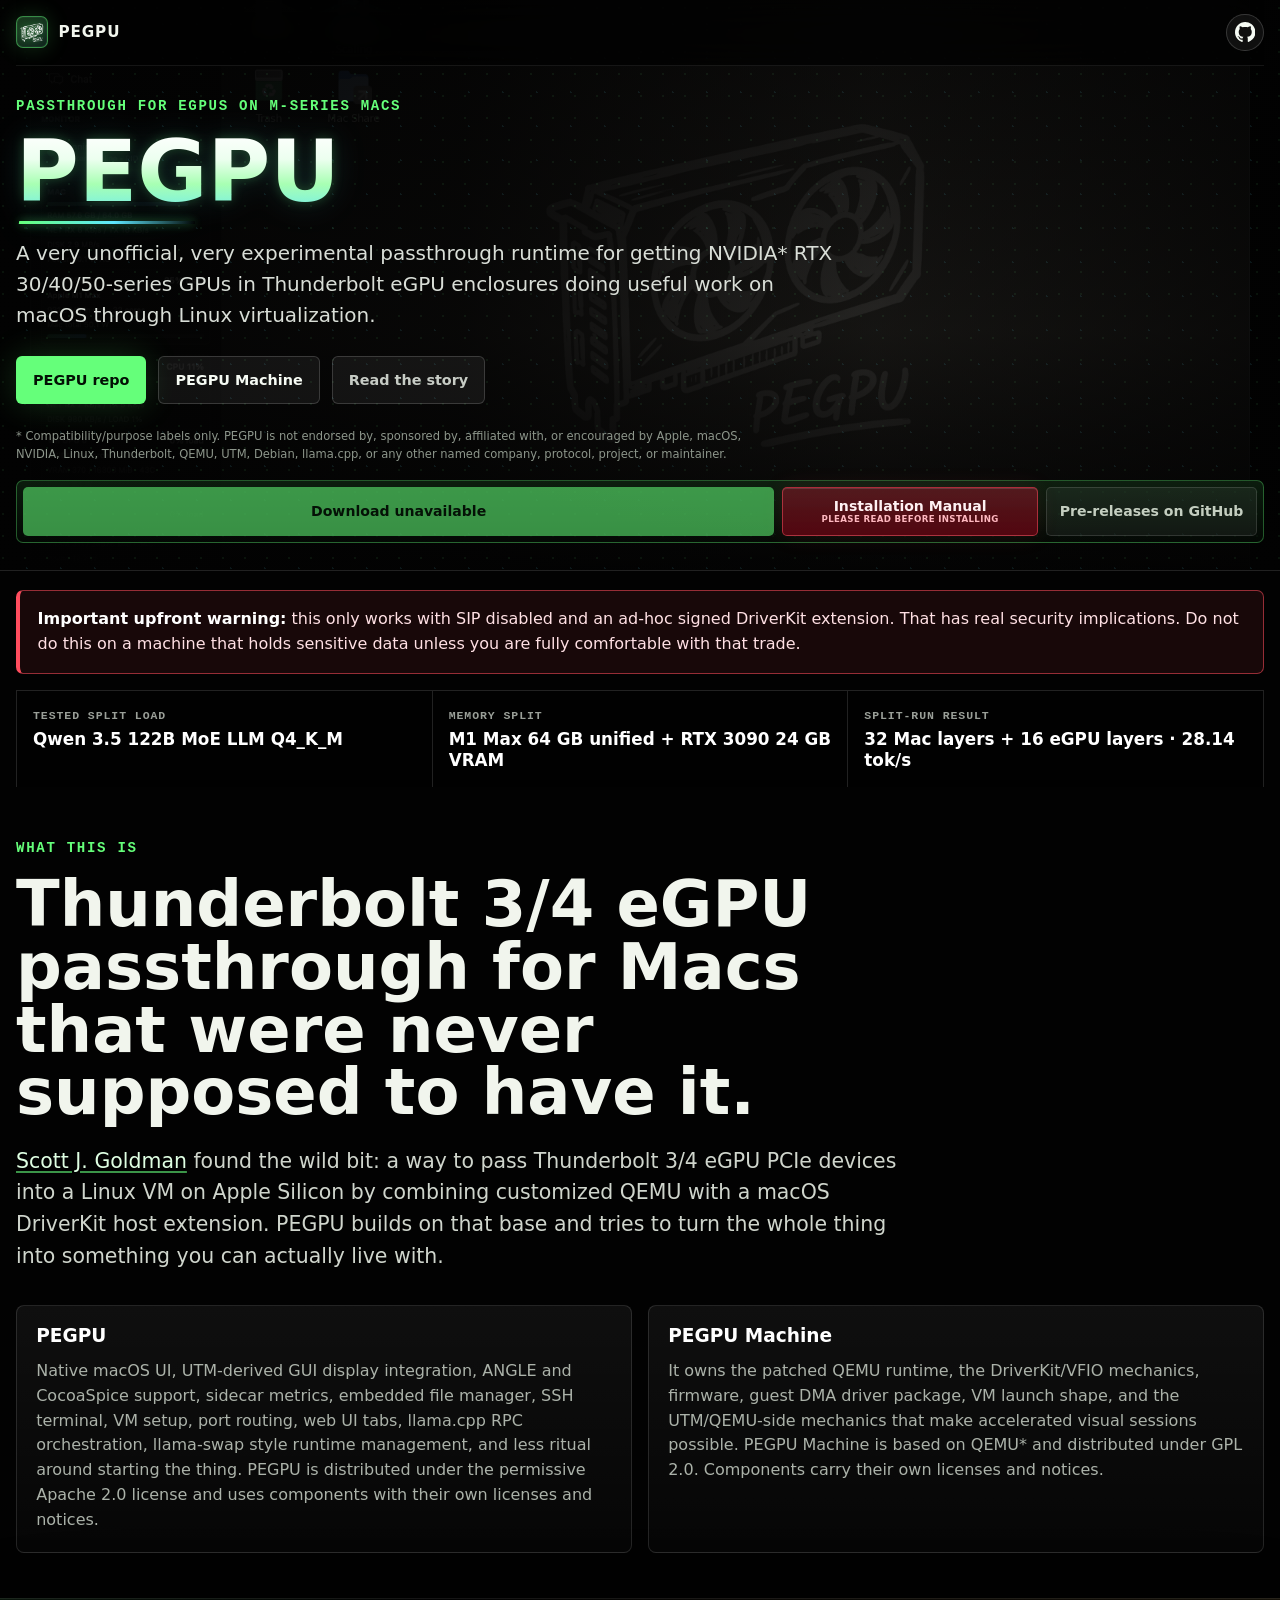
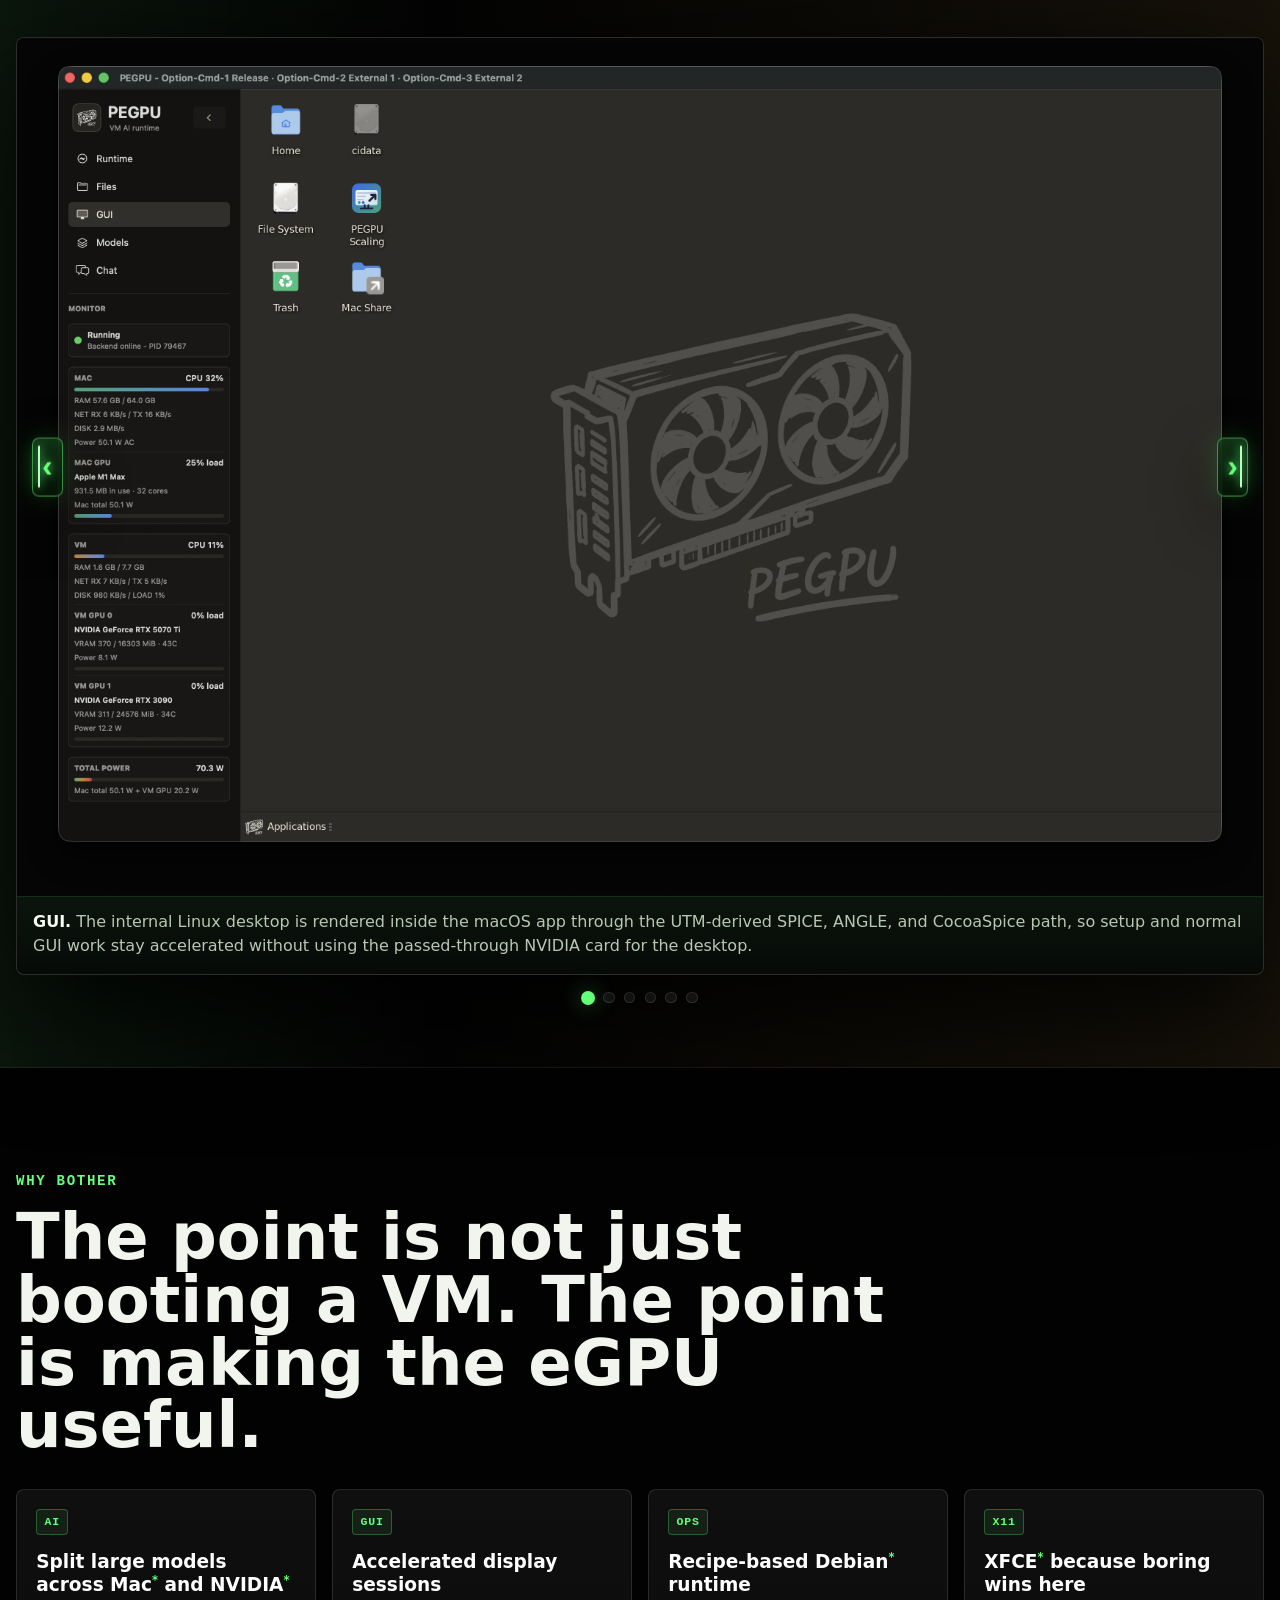
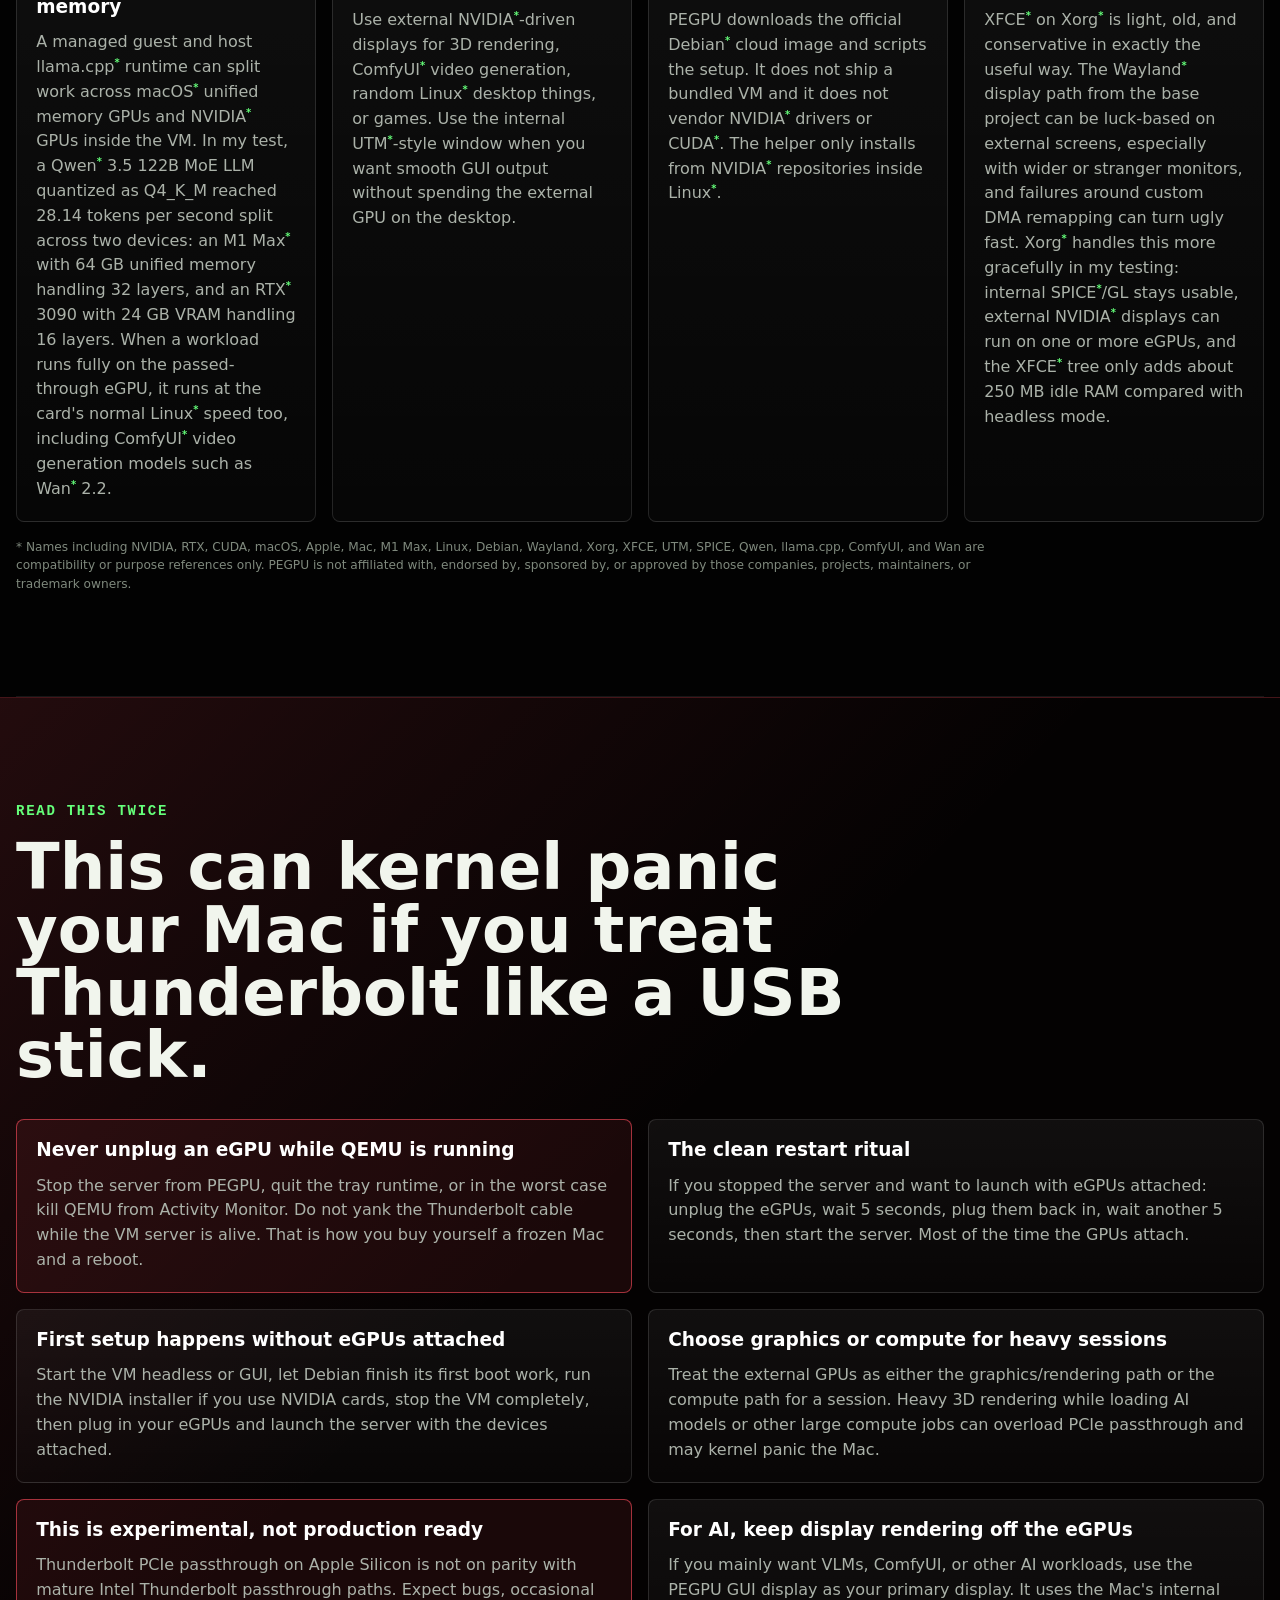
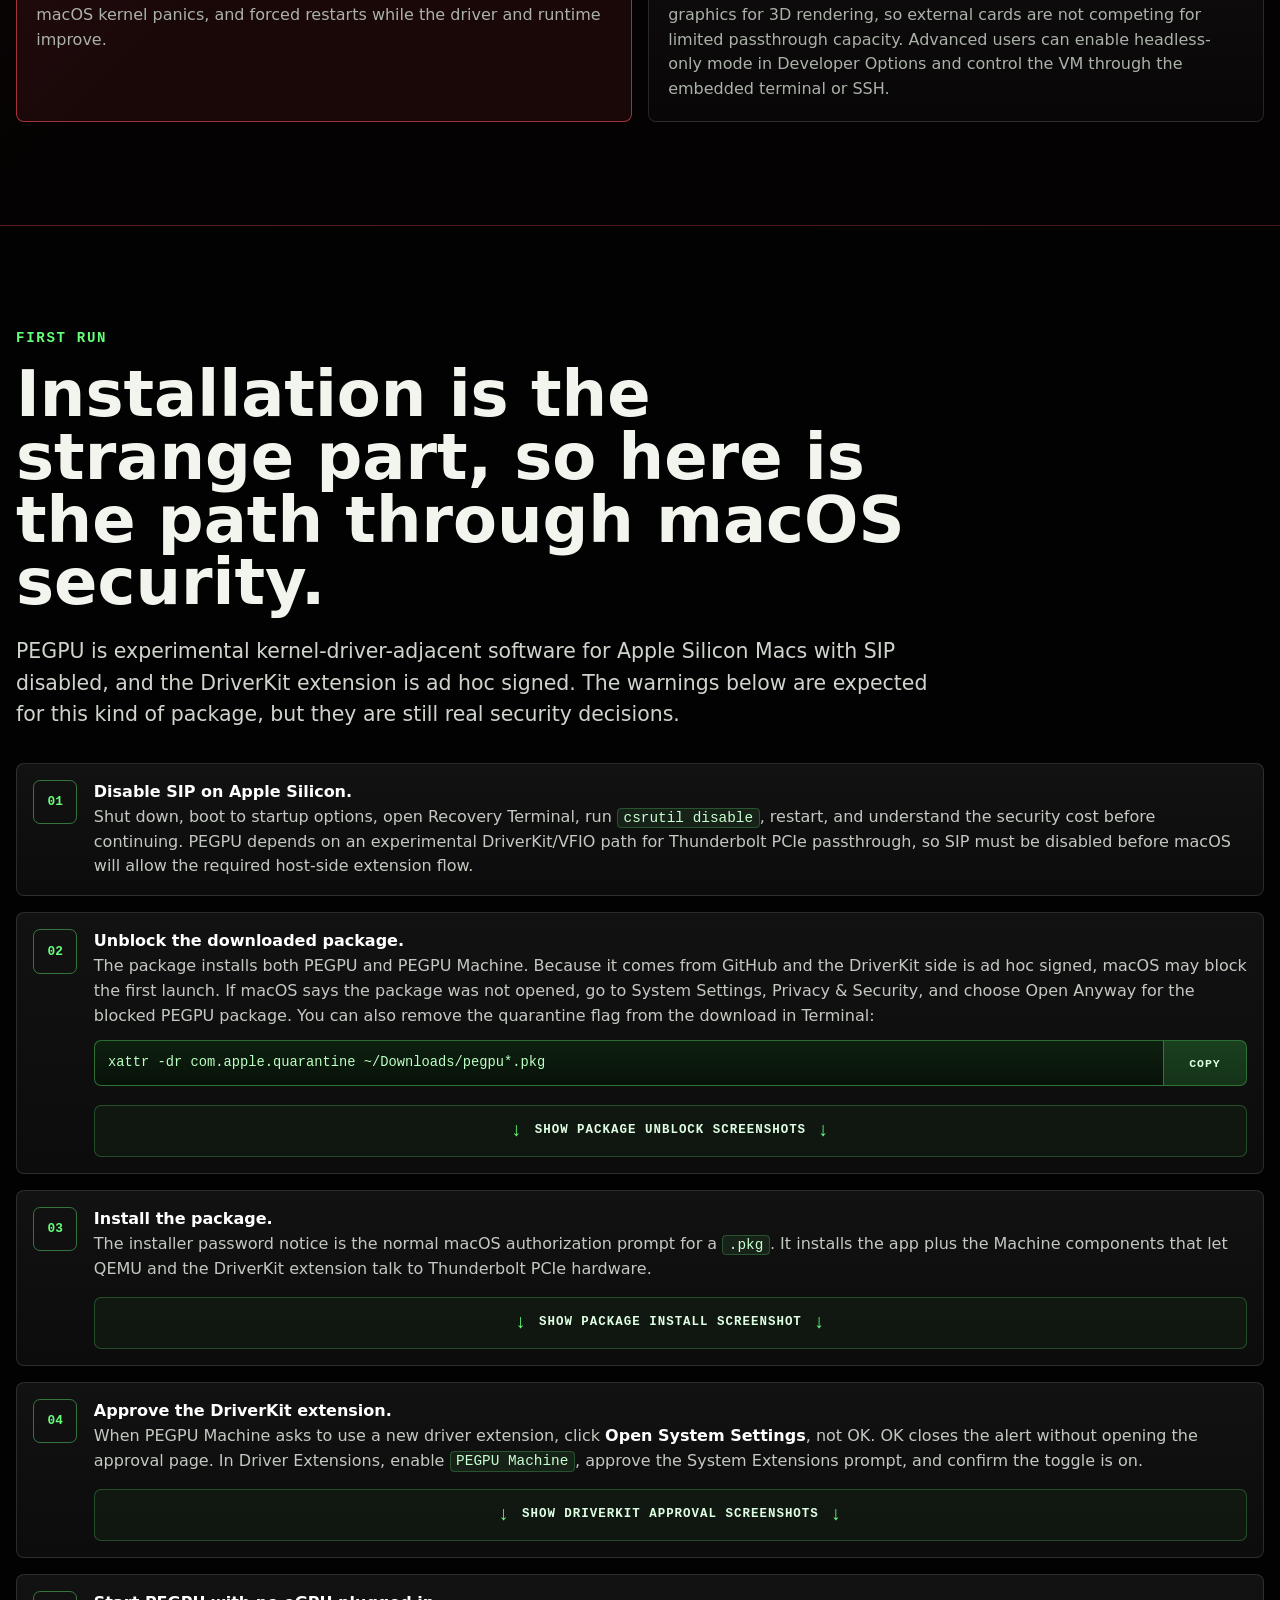
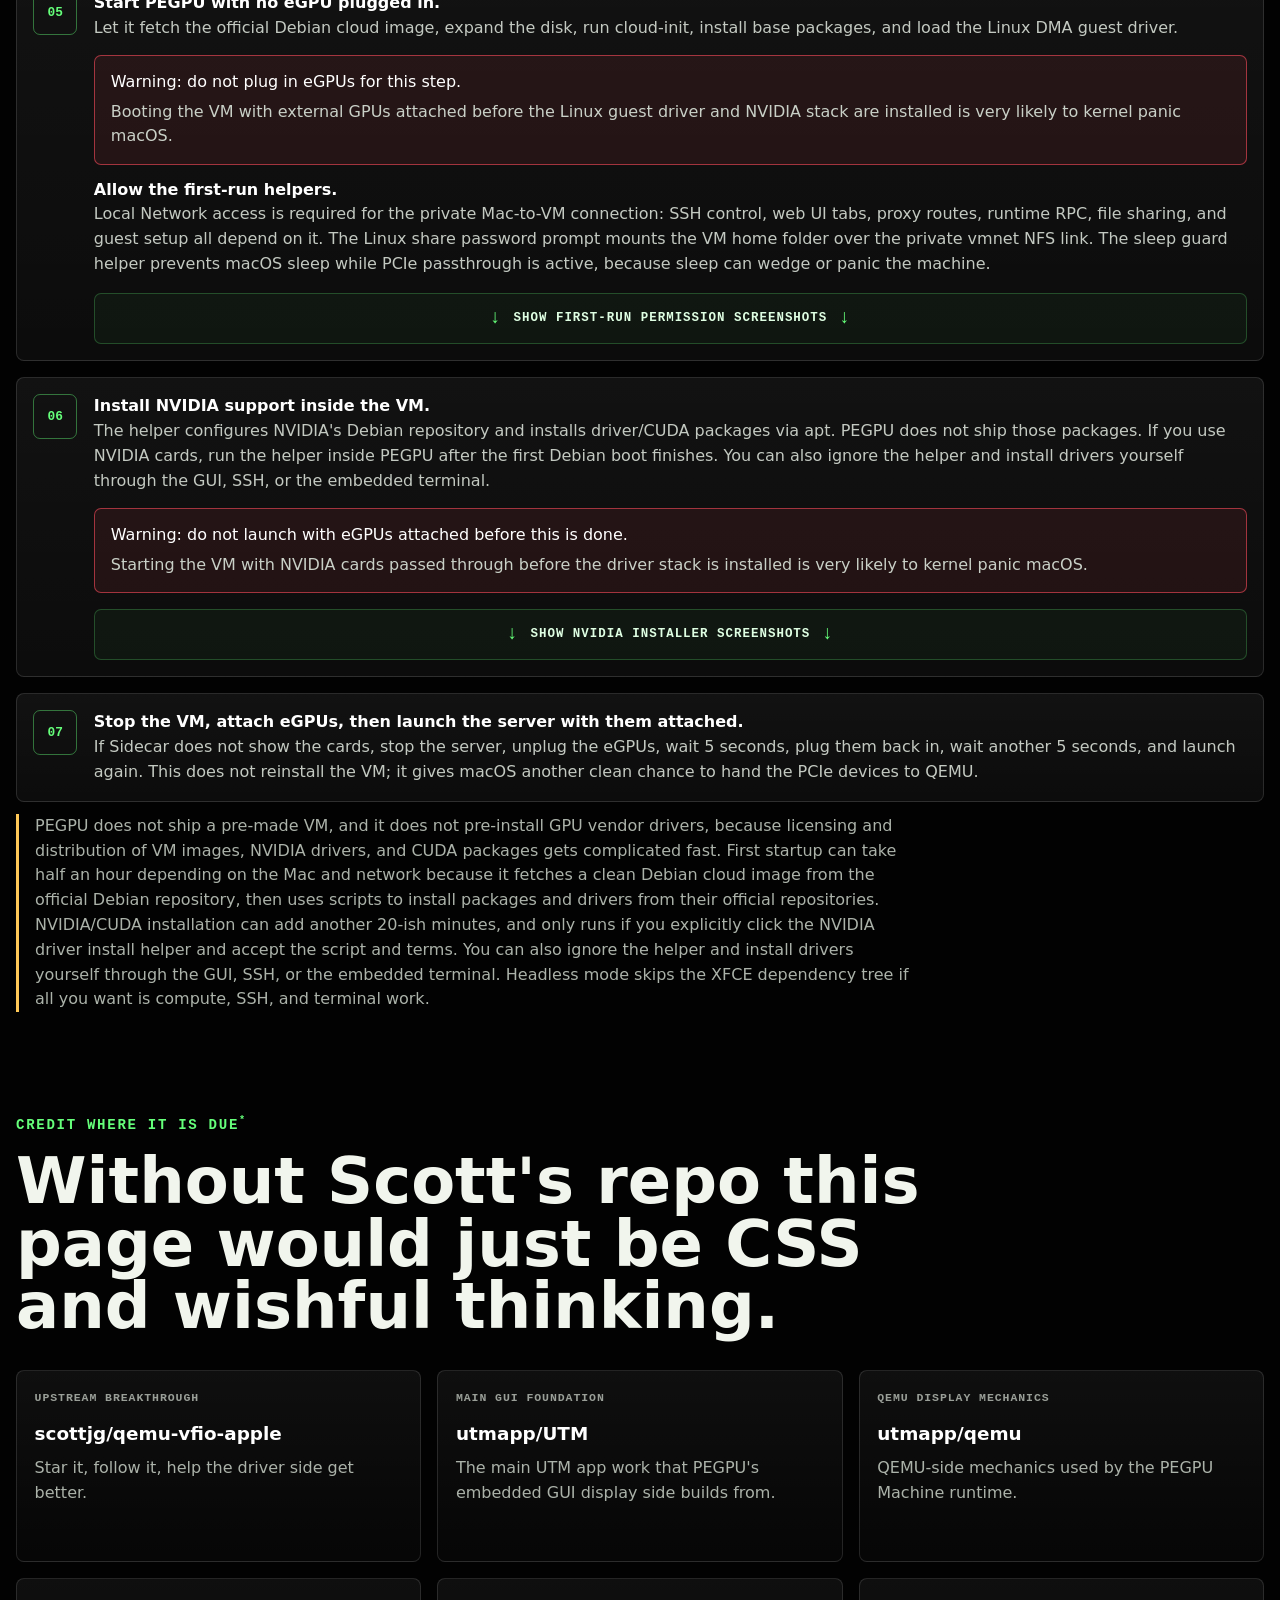
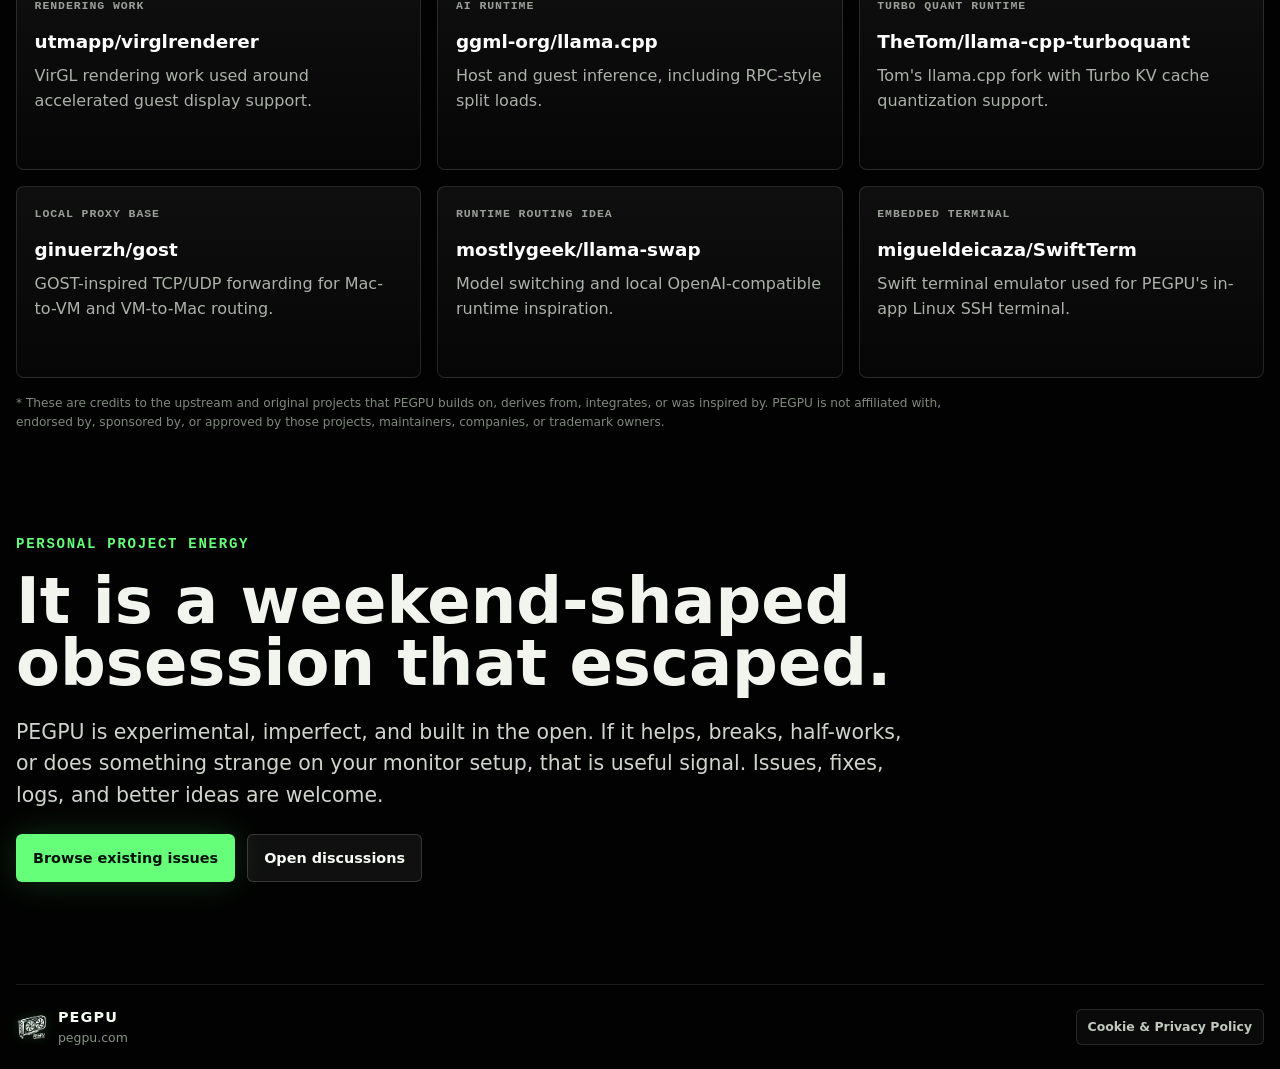
==== commit 5ad1a5be: "Normalize website content width" ====
--- a/website/index.html
+++ b/website/index.html
@@ -13,7 +13,7 @@
     <meta property="og:description" content="A very unofficial passthrough runtime for NVIDIA RTX 30/40/50-series GPUs in Thunderbolt eGPU enclosures on Apple Silicon Macs.">
     <meta property="og:image" content="assets/slides/gui.webp">
     <link rel="icon" href="assets/pegpu-logo.png">
-    <link rel="stylesheet" href="styles.css?v=20260611-header-width">
+    <link rel="stylesheet" href="styles.css?v=20260611-width-system">
   </head>
   <body>
     <canvas id="signal-canvas" aria-hidden="true"></canvas>
@@ -503,6 +503,6 @@
       </div>
     </footer>
 
-    <script src="script.js?v=20260611-header-width"></script>
+    <script src="script.js?v=20260611-width-system"></script>
   </body>
 </html>
--- a/website/styles.css
+++ b/website/styles.css
@@ -10,6 +10,9 @@
   --cyan: #5ee7ff;
   --amber: #ffc857;
   --red: #ff4d5e;
+  --site-gutter: 1rem;
+  --site-max-width: 1280px;
+  --site-width: min(var(--site-max-width), calc(100% - (var(--site-gutter) * 2)));
 }
 
 * {
@@ -102,7 +105,7 @@
   left: 50%;
   z-index: 10;
   display: flex;
-  width: min(1120px, calc(100% - 2rem));
+  width: var(--site-width);
   align-items: center;
   justify-content: space-between;
   gap: 1rem;
@@ -211,7 +214,7 @@
 
 .hero-content {
   position: relative;
-  width: min(1120px, calc(100% - 2rem));
+  width: var(--site-width);
   margin: 0 auto;
   padding: clamp(6rem, 8.5vh, 7.2rem) 0 clamp(1.35rem, 3vh, 2.2rem);
 }
@@ -360,7 +363,7 @@
 }
 
 .start-strip {
-  width: min(1120px, calc(100% - 2rem));
+  width: var(--site-width);
   margin: 0 auto;
   padding: clamp(0.8rem, 1.8vw, 1.2rem) 0 0;
 }
@@ -403,7 +406,7 @@
 }
 
 .section {
-  width: min(1120px, calc(100% - 2rem));
+  width: var(--site-width);
   margin: 0 auto;
   padding: clamp(4rem, 8vw, 7.5rem) 0;
 }
@@ -584,7 +587,7 @@
 
 .screenshot-band {
   width: 100%;
-  padding: clamp(1.25rem, 3vw, 2.5rem) clamp(1rem, 3vw, 2.5rem) clamp(2rem, 5vw, 4.5rem);
+  padding: clamp(1.25rem, 3vw, 2.5rem) 0 clamp(2rem, 5vw, 4.5rem);
   border-top: 1px solid rgba(255, 255, 255, 0.08);
   border-bottom: 1px solid rgba(255, 255, 255, 0.08);
   background:
@@ -593,7 +596,7 @@
 }
 
 .screenshot-carousel {
-  width: min(1120px, 100%);
+  width: var(--site-width);
   margin: 0 auto;
 }
 
@@ -855,8 +858,8 @@
 
 .warning-section {
   width: 100%;
-  padding-left: max(1rem, calc((100% - 1120px) / 2));
-  padding-right: max(1rem, calc((100% - 1120px) / 2));
+  padding-left: max(var(--site-gutter), calc((100% - var(--site-max-width)) / 2));
+  padding-right: max(var(--site-gutter), calc((100% - var(--site-max-width)) / 2));
   border-top: 1px solid rgba(255, 77, 94, 0.26);
   border-bottom: 1px solid rgba(255, 77, 94, 0.26);
   background:
@@ -1211,7 +1214,7 @@
   grid-template-columns: minmax(0, 1fr) auto;
   align-items: center;
   gap: 1rem;
-  width: min(1120px, calc(100% - 2rem));
+  width: var(--site-width);
   margin: 0 auto;
   padding: 1.3rem 0;
   border-top: 1px solid rgba(255, 255, 255, 0.1);
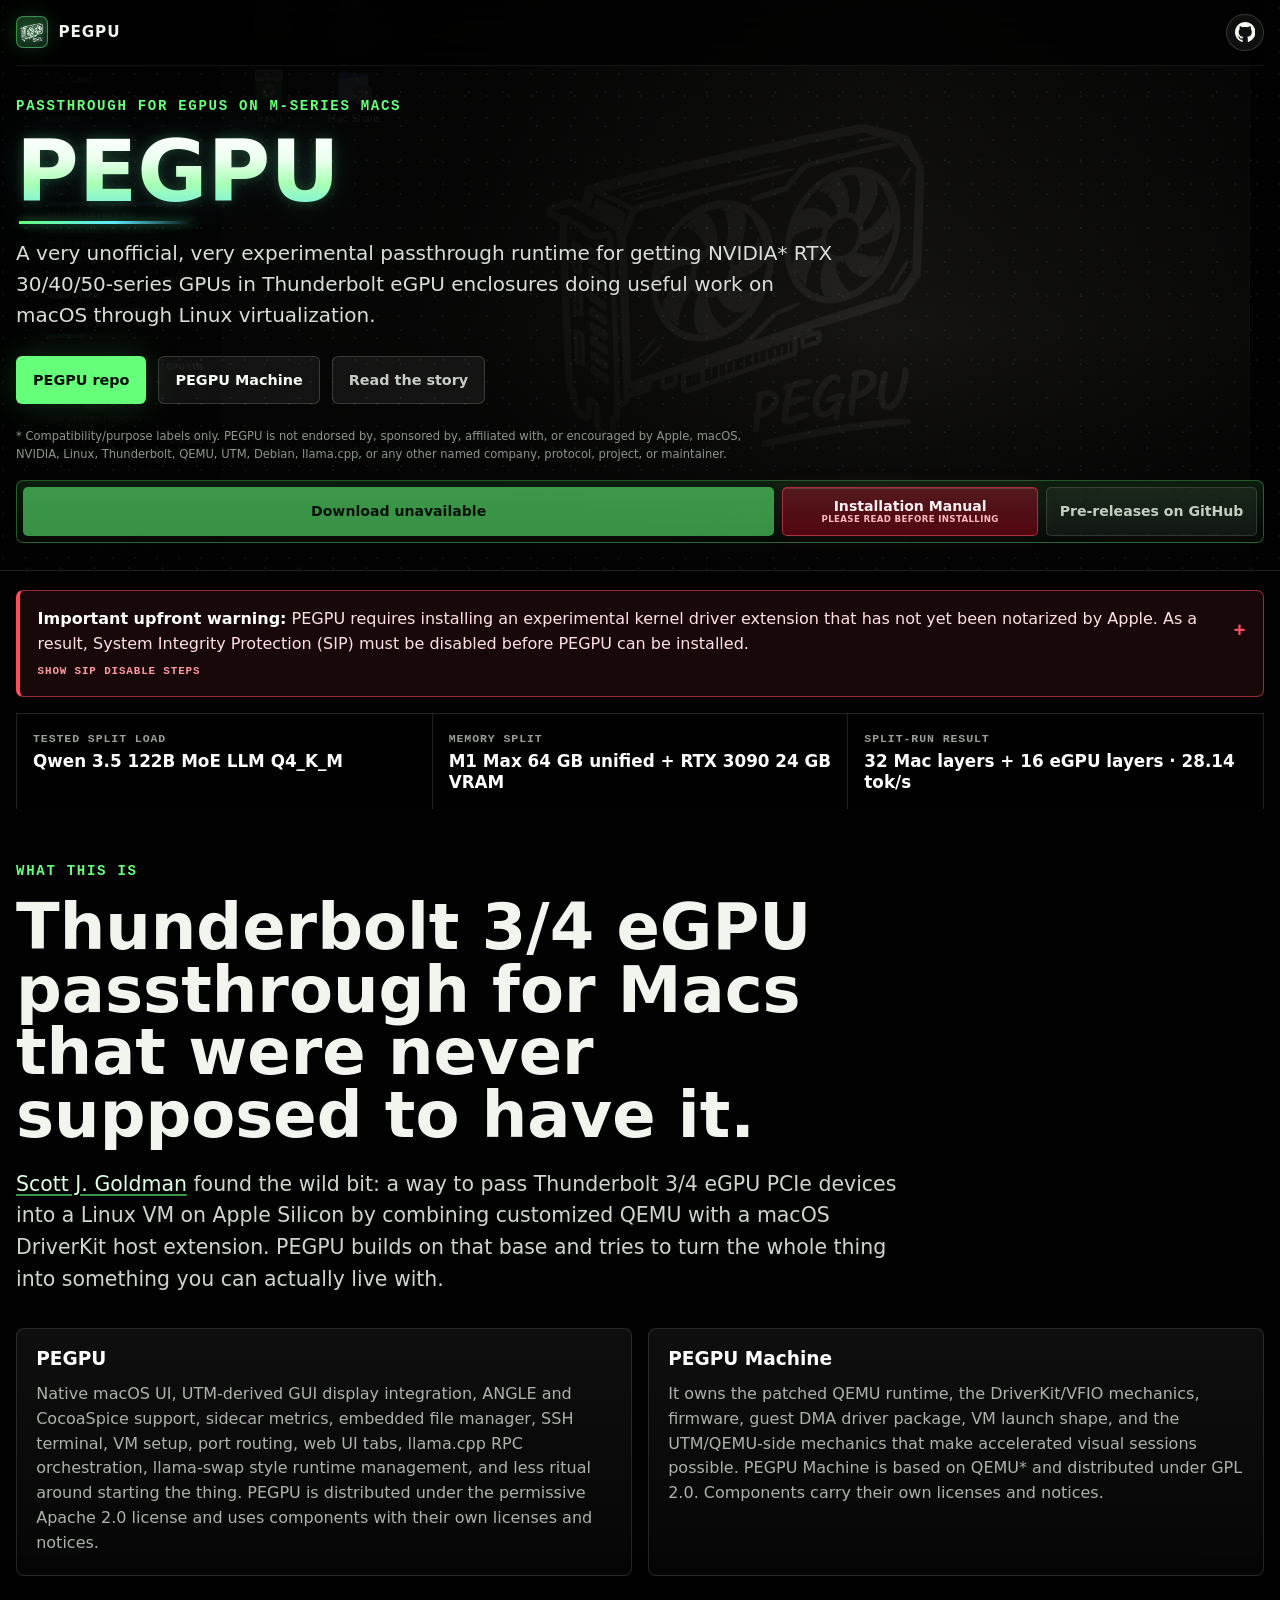
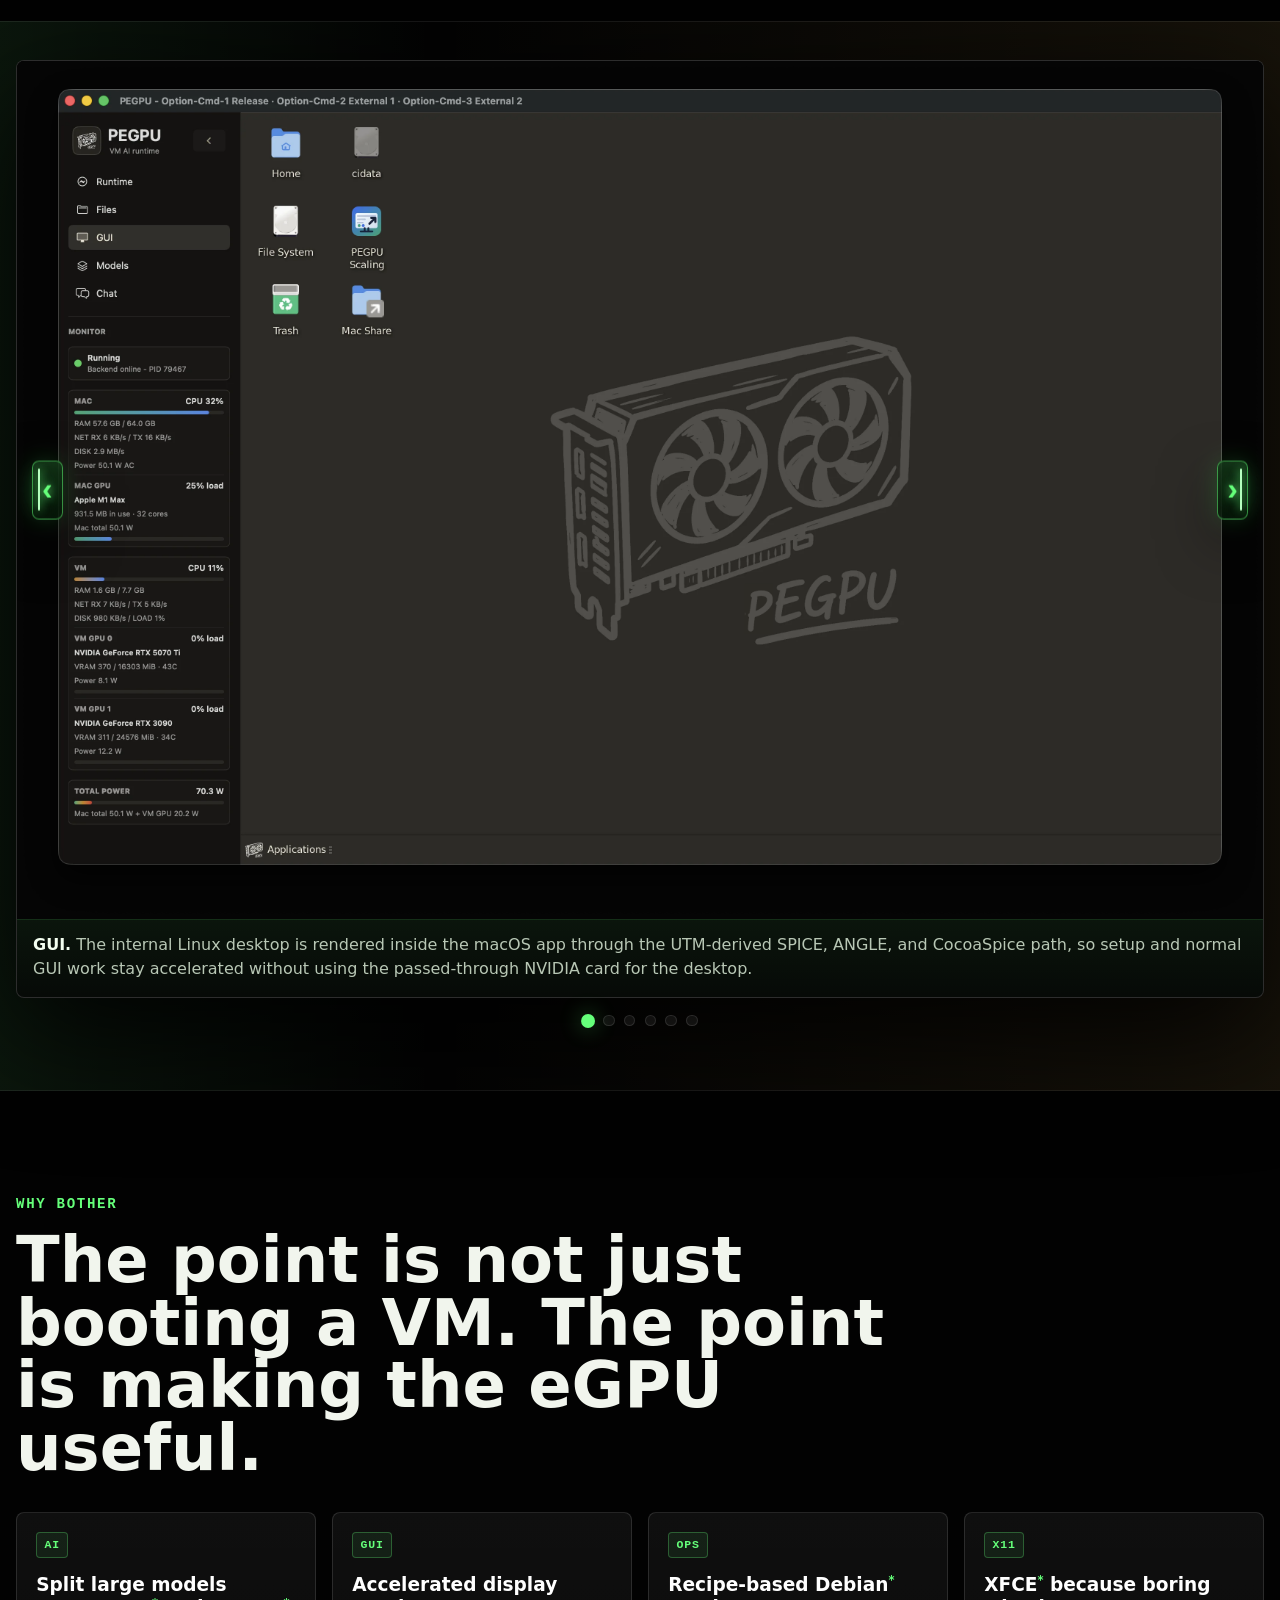
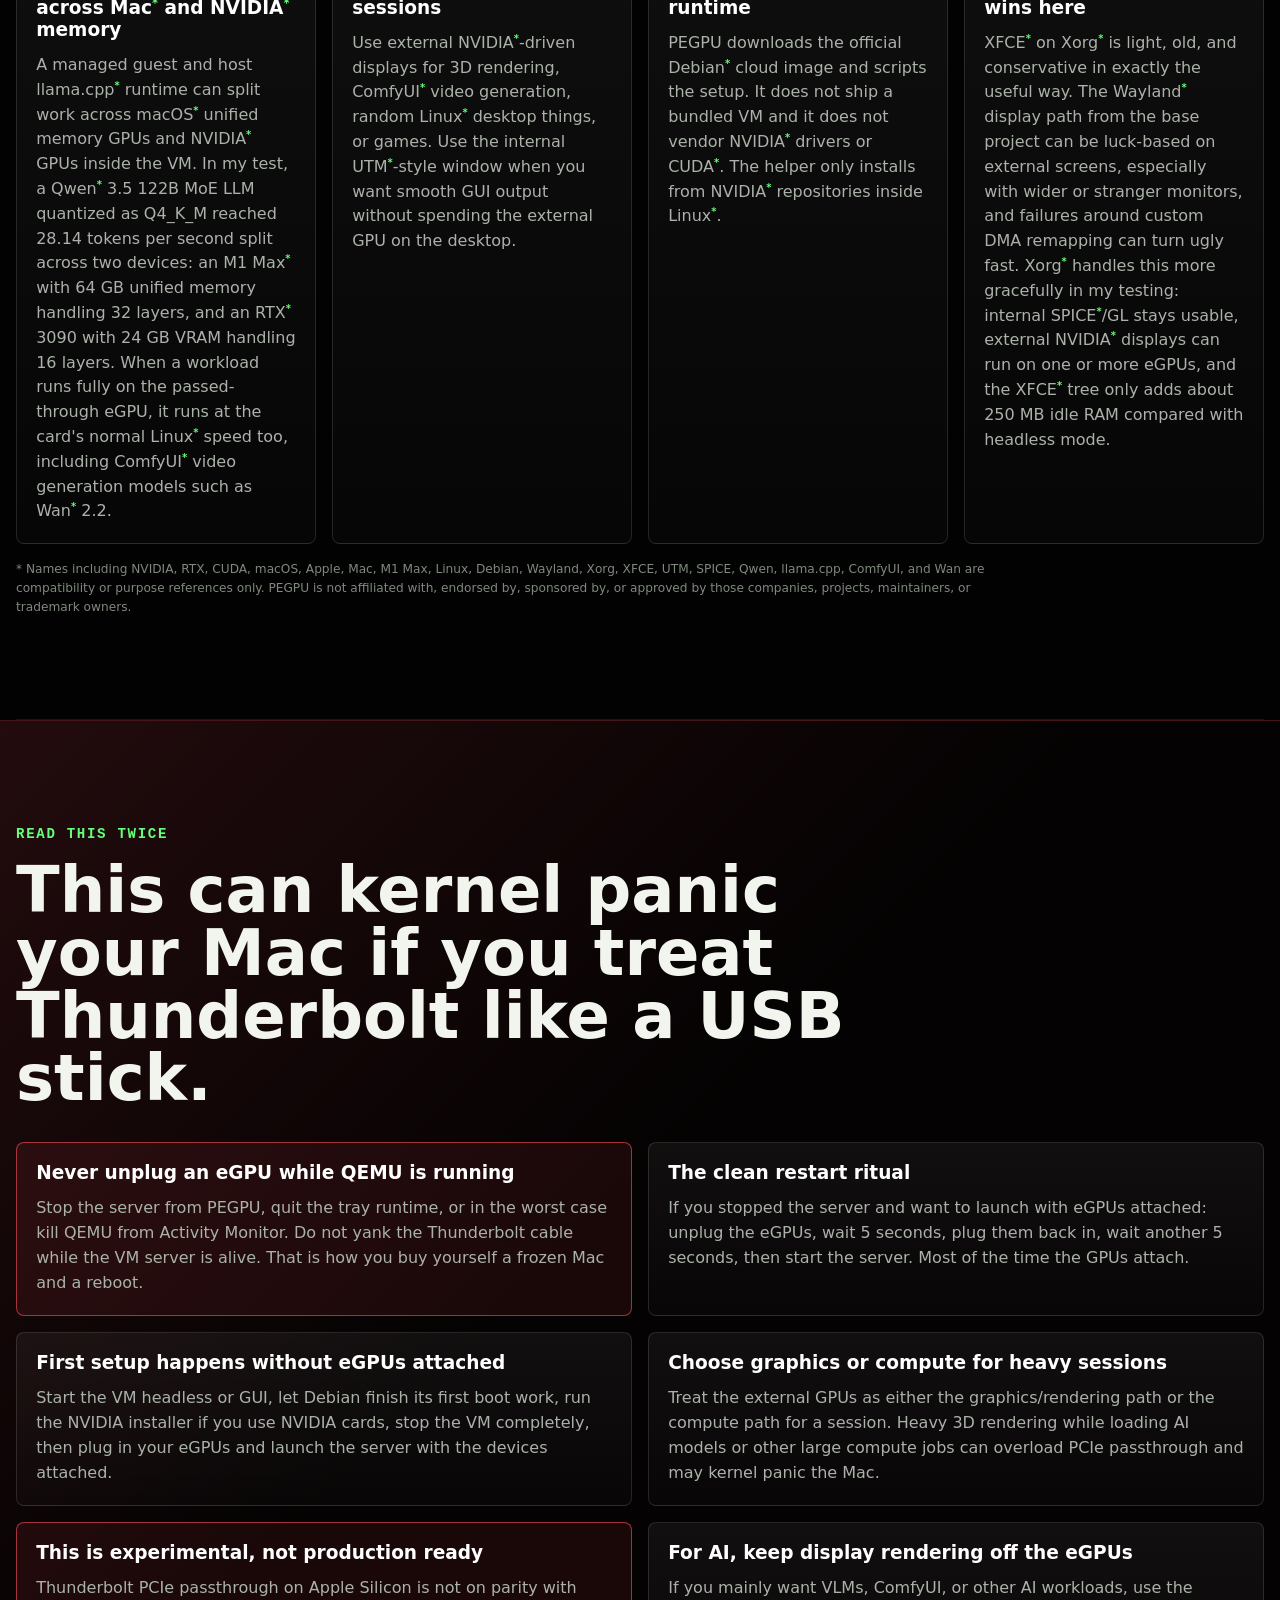
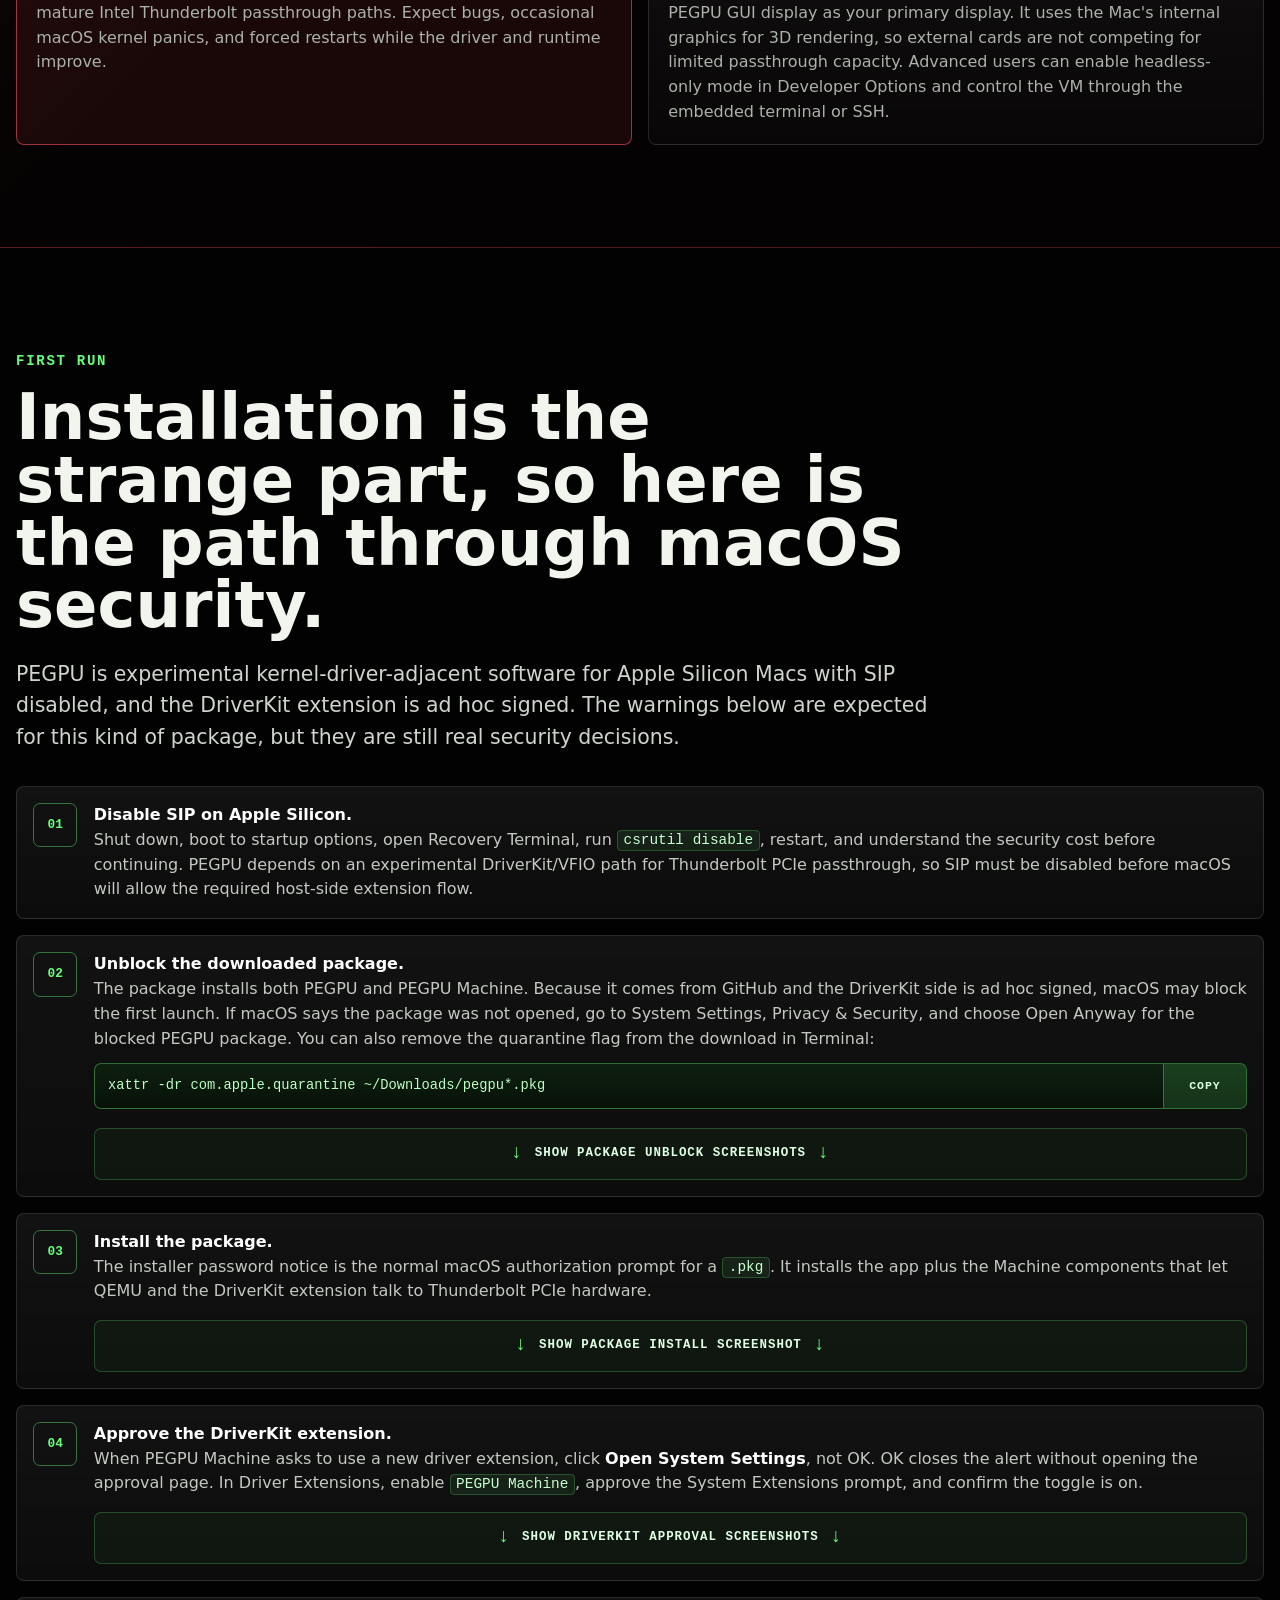
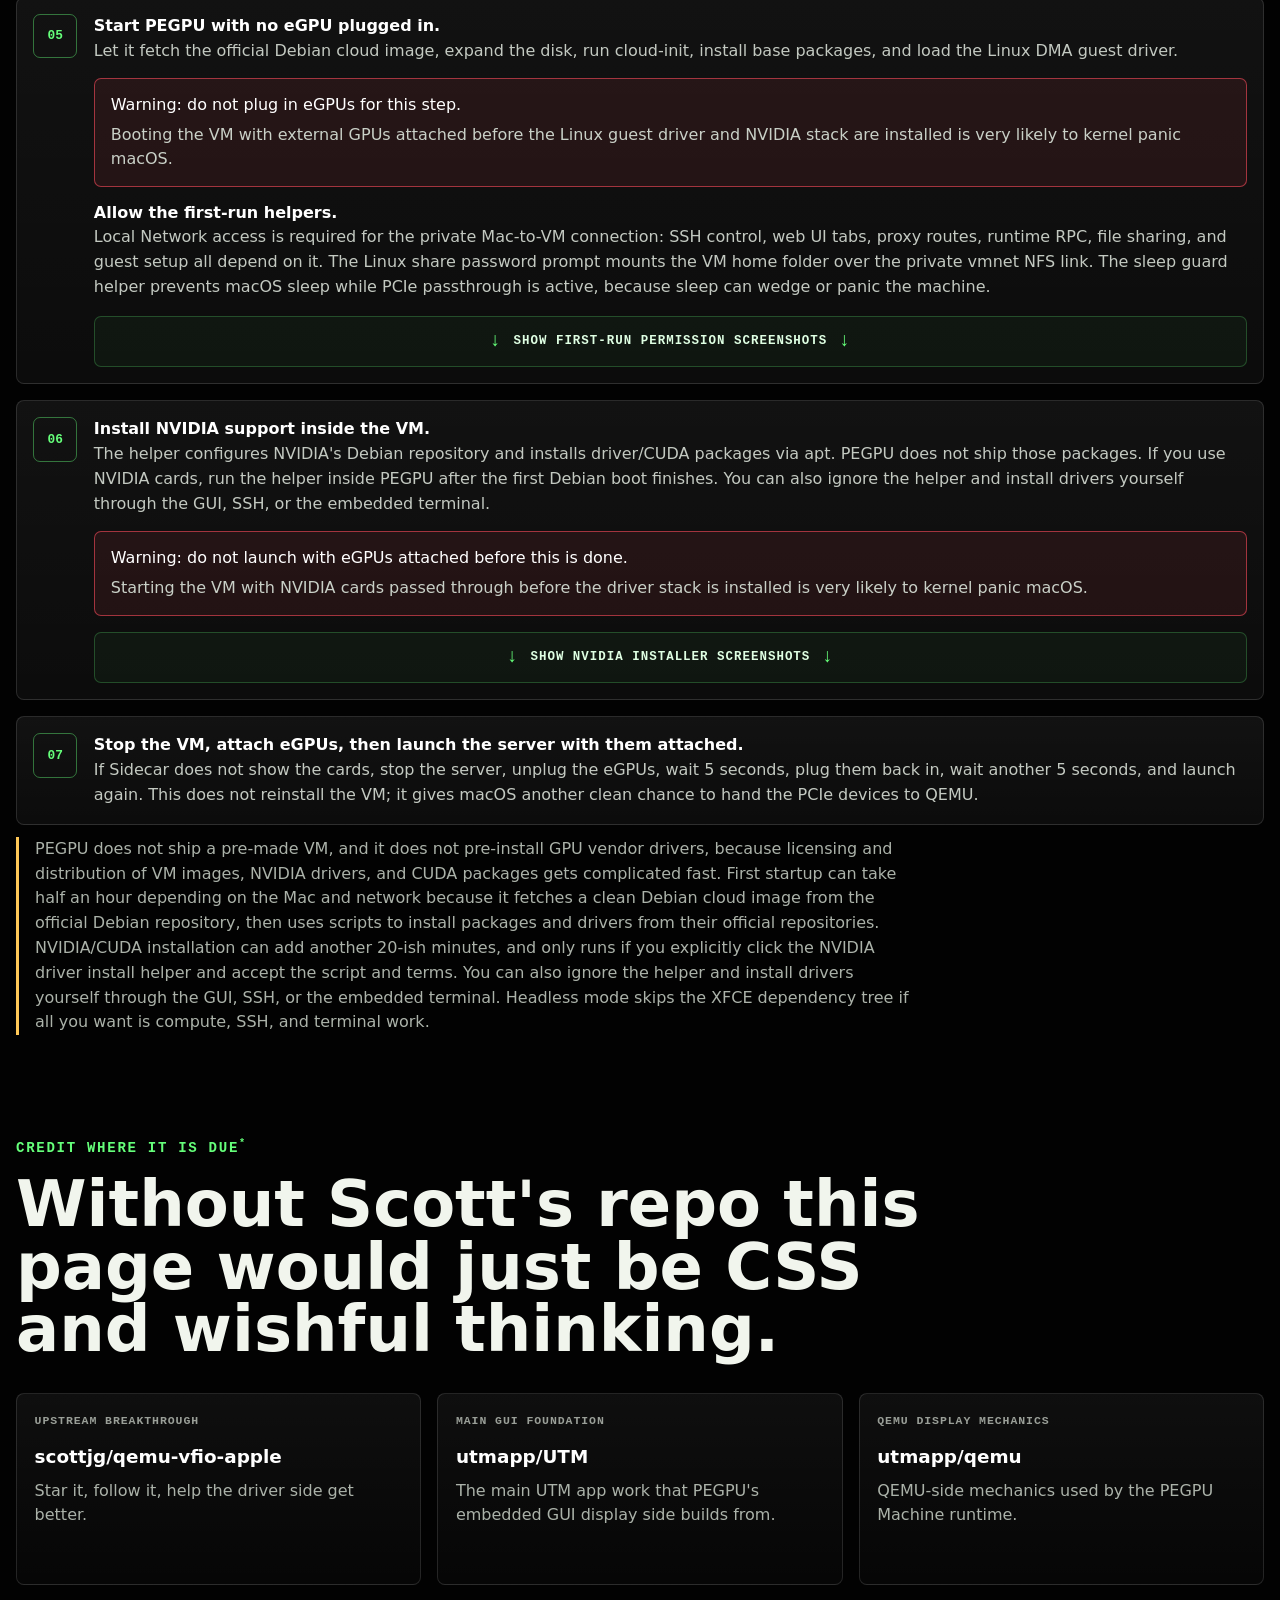
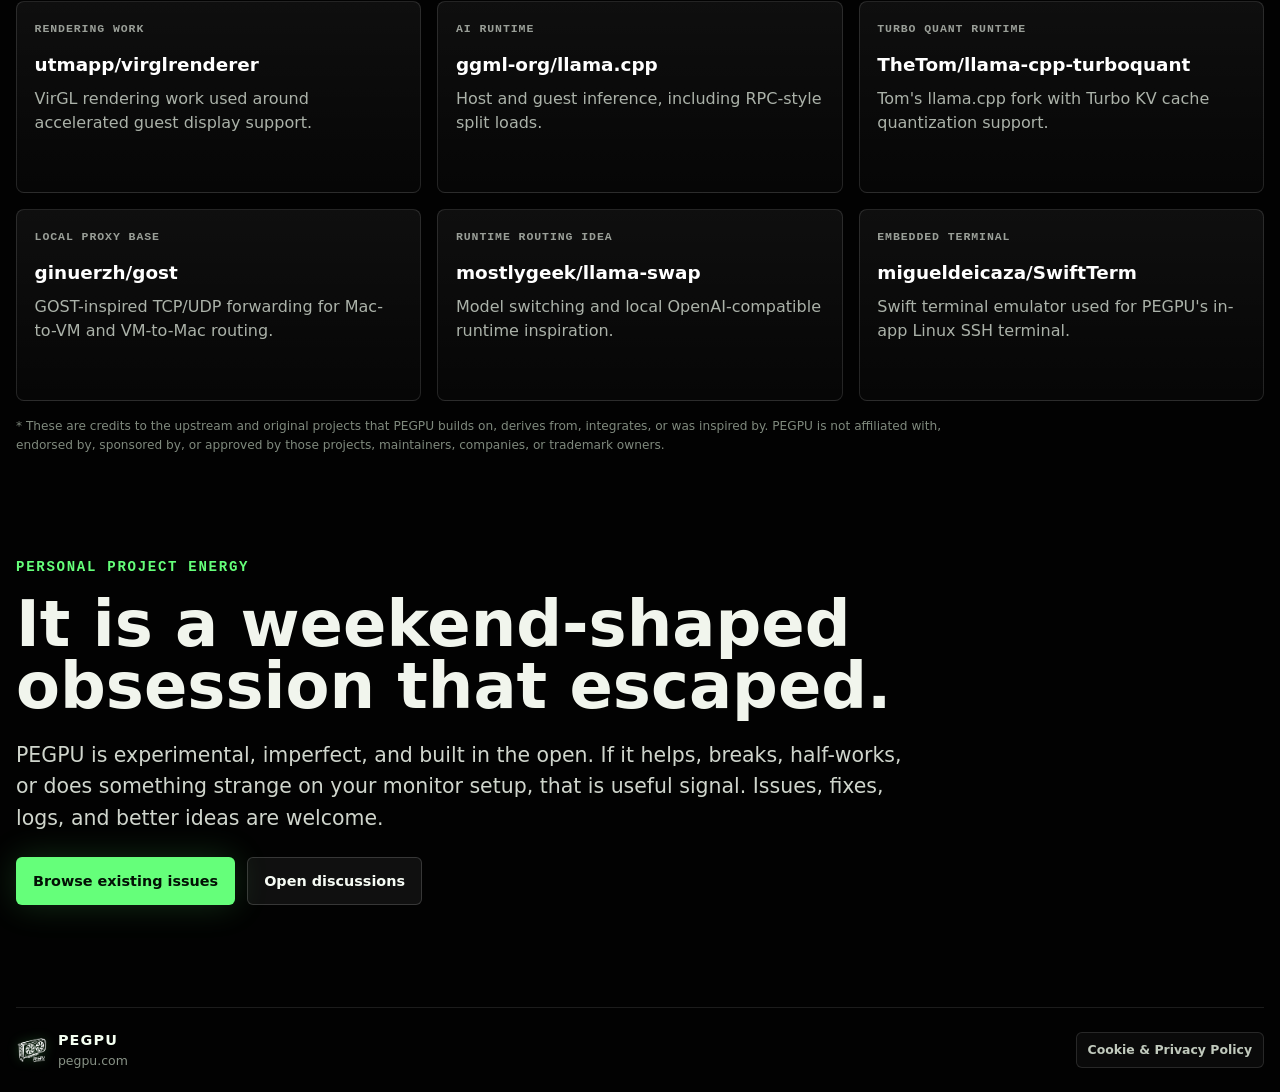
==== commit 6e057555: "Expand SIP warning details" ====
--- a/website/index.html
+++ b/website/index.html
@@ -13,7 +13,7 @@
     <meta property="og:description" content="A very unofficial passthrough runtime for NVIDIA RTX 30/40/50-series GPUs in Thunderbolt eGPU enclosures on Apple Silicon Macs.">
     <meta property="og:image" content="assets/slides/gui.webp">
     <link rel="icon" href="assets/pegpu-logo.png">
-    <link rel="stylesheet" href="styles.css?v=20260611-width-system">
+    <link rel="stylesheet" href="styles.css?v=20260611-sip-warning">
   </head>
   <body>
     <canvas id="signal-canvas" aria-hidden="true"></canvas>
@@ -62,10 +62,31 @@
       </section>
 
       <section class="start-strip" aria-label="Important warning and project highlights">
-        <div class="danger-panel" role="note" aria-label="Security warning">
-          <strong>Important upfront warning:</strong>
-          this only works with SIP disabled and an ad-hoc signed DriverKit extension. That has real security implications. Do not do this on a machine that holds sensitive data unless you are fully comfortable with that trade.
-        </div>
+        <details class="danger-panel" role="note" aria-label="Security warning">
+          <summary>
+            <span>
+              <strong>Important upfront warning:</strong>
+              PEGPU requires installing an experimental kernel driver extension that has not yet been notarized by Apple. As a result, System Integrity Protection (SIP) must be disabled before PEGPU can be installed.
+            </span>
+            <span class="danger-panel-hint">Show SIP disable steps</span>
+          </summary>
+          <div class="danger-panel-body">
+            <p>To disable SIP:</p>
+            <ol>
+              <li>Shut down your Mac.</li>
+              <li>Press and hold the power button until startup options appear.</li>
+              <li>Select <strong>Options</strong> to enter Recovery Mode.</li>
+              <li>Open <strong>Terminal</strong> from the menu bar.</li>
+              <li>Run the following command:</li>
+            </ol>
+            <div class="setup-command-block">
+              <code>csrutil disable</code>
+              <button class="copy-command" type="button" data-copy-value="csrutil disable">Copy</button>
+            </div>
+            <p>Restart your Mac normally.</p>
+            <p><strong>Important:</strong> Understand and consider the security risks of disabling SIP before proceeding.</p>
+          </div>
+        </details>
         <div class="hero-metrics" aria-label="Project highlights">
           <div>
             <span>tested split load</span>
@@ -503,6 +524,6 @@
       </div>
     </footer>
 
-    <script src="script.js?v=20260611-width-system"></script>
+    <script src="script.js?v=20260611-sip-warning"></script>
   </body>
 </html>
--- a/website/styles.css
+++ b/website/styles.css
@@ -356,6 +356,77 @@
   border-radius: 7px;
   background: rgba(255, 77, 94, 0.09);
   color: #ffe0e4;
+}
+
+.danger-panel summary {
+  display: grid;
+  min-width: 0;
+  grid-template-columns: minmax(0, 1fr) auto;
+  align-items: center;
+  column-gap: 1rem;
+  row-gap: 0.38rem;
+  cursor: pointer;
+  list-style: none;
+}
+
+.danger-panel summary::-webkit-details-marker {
+  display: none;
+}
+
+.danger-panel summary::after {
+  grid-column: 2;
+  grid-row: 1;
+  color: var(--red);
+  content: "+";
+  font-family: "SFMono-Regular", Consolas, monospace;
+  font-size: 1.25rem;
+  font-weight: 900;
+  line-height: 1;
+}
+
+.danger-panel[open] summary::after {
+  content: "-";
+}
+
+.danger-panel-hint {
+  grid-column: 1 / -1;
+  justify-self: start;
+  color: #ff9aa4;
+  font-family: "SFMono-Regular", Consolas, monospace;
+  font-size: 0.68rem;
+  font-weight: 900;
+  letter-spacing: 0.08em;
+  text-transform: uppercase;
+  white-space: nowrap;
+}
+
+.danger-panel-body {
+  margin-top: 1rem;
+  padding-top: 1rem;
+  border-top: 1px solid rgba(255, 77, 94, 0.24);
+  color: #ffdce0;
+}
+
+.danger-panel-body p,
+.danger-panel-body ol {
+  margin: 0.75rem 0 0;
+}
+
+.danger-panel-body ol {
+  padding-left: 1.35rem;
+}
+
+.danger-panel-body li + li {
+  margin-top: 0.32rem;
+}
+
+.danger-panel-body .setup-command-block {
+  max-width: 36rem;
+  margin-top: 0.85rem;
+}
+
+.danger-panel[open] .danger-panel-hint {
+  color: #ffc7cd;
 }
 
 .danger-panel strong {
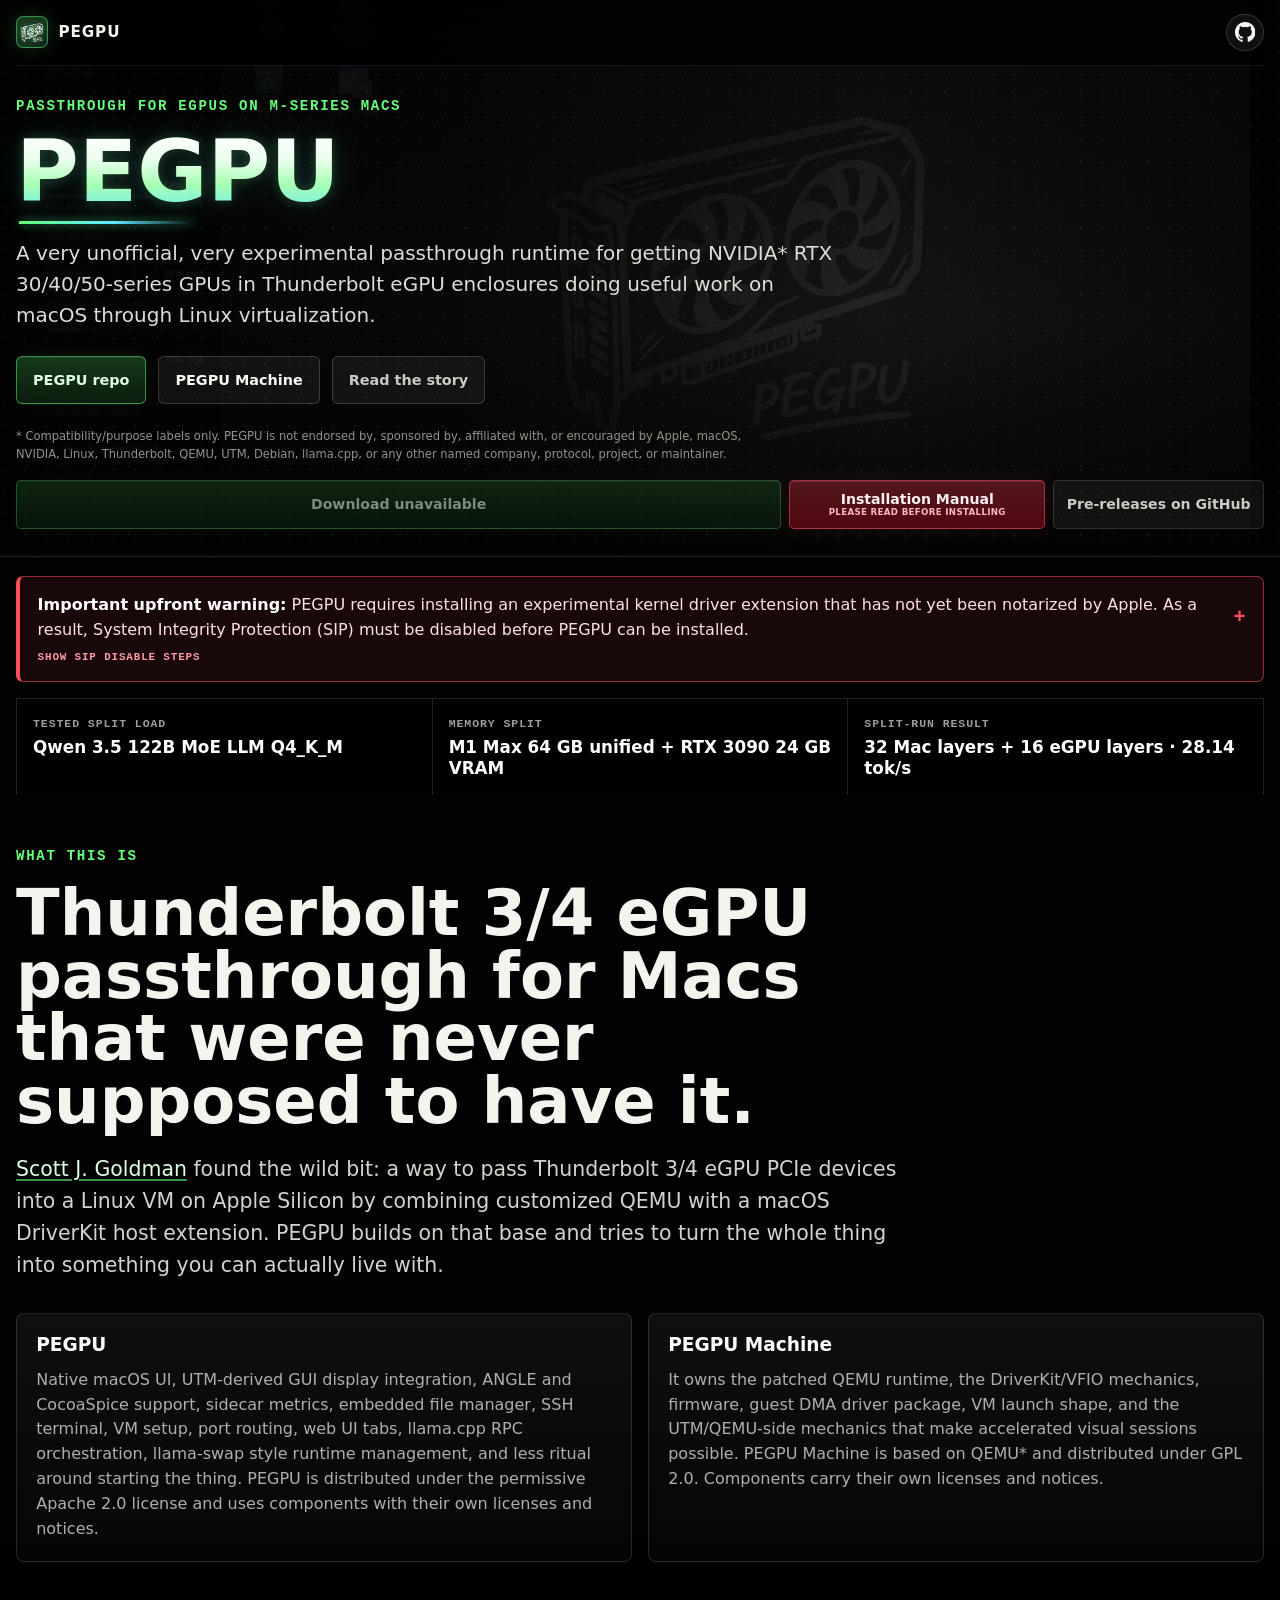
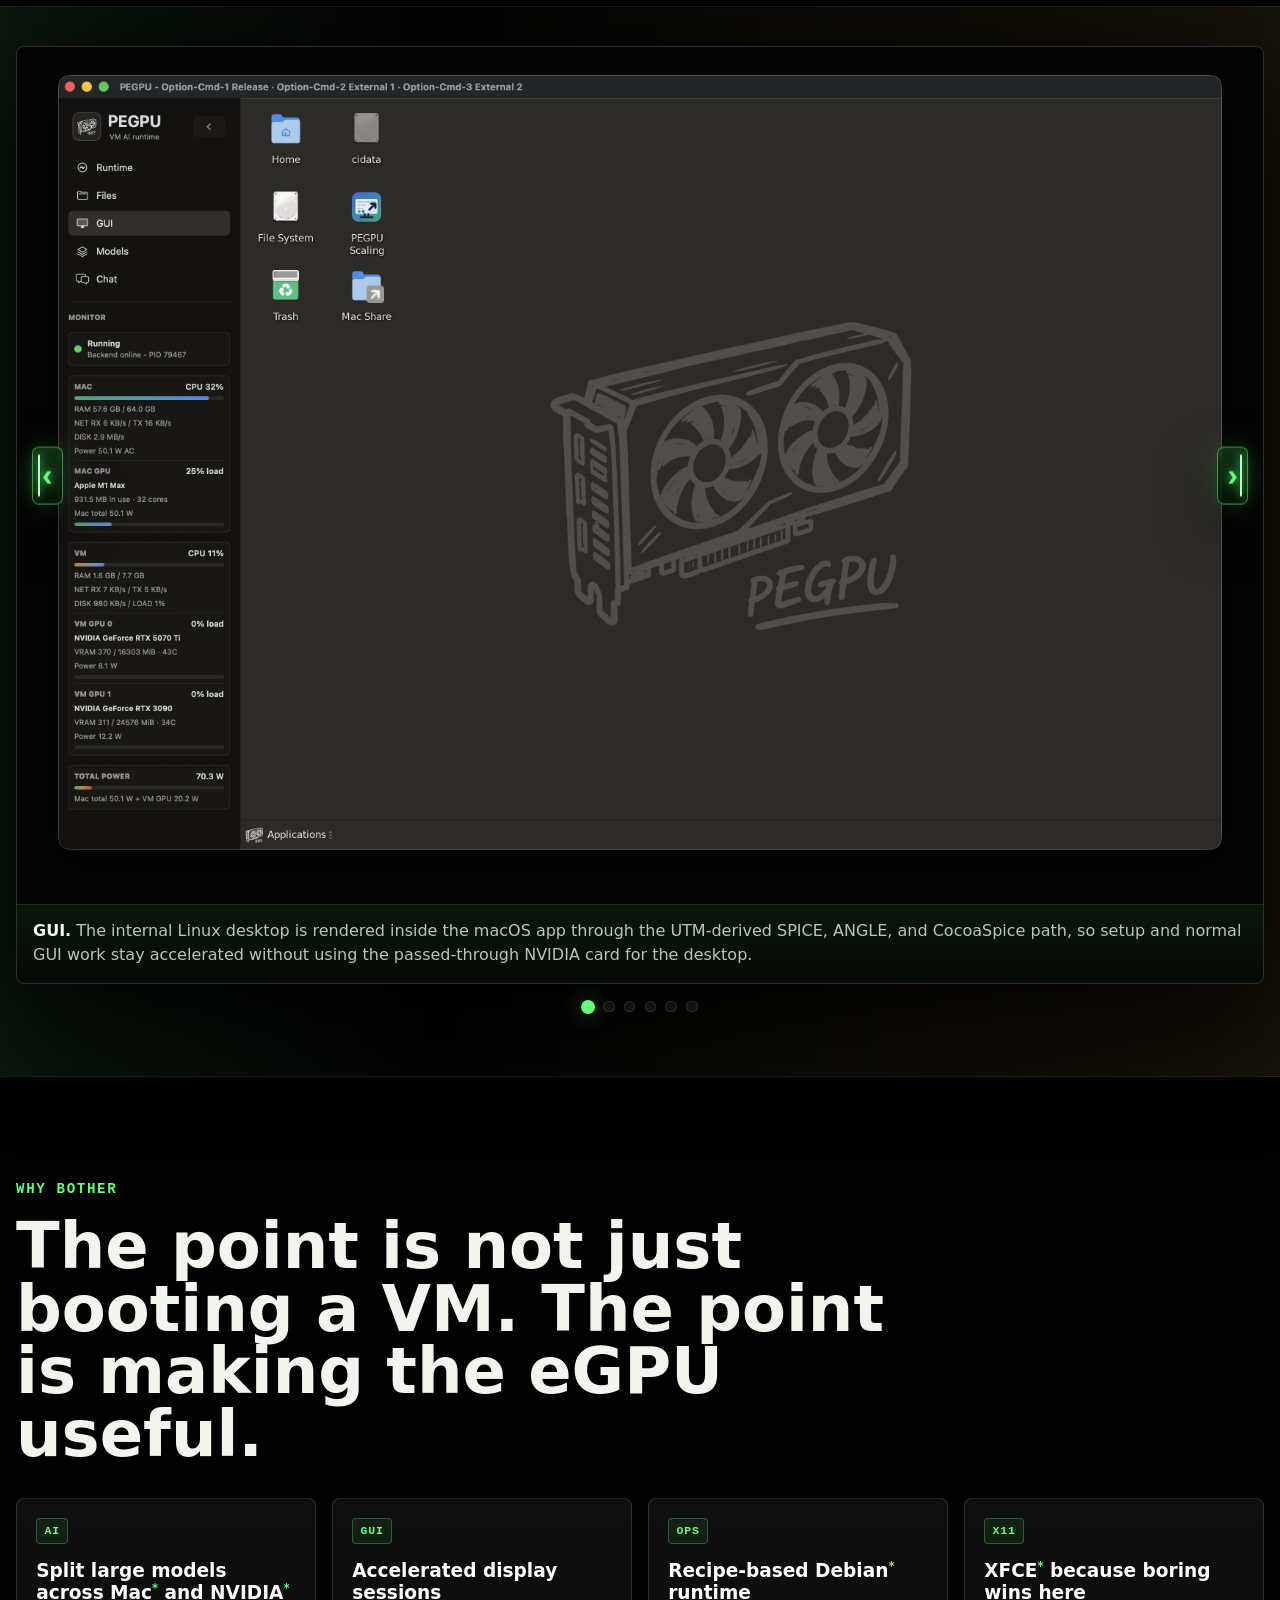
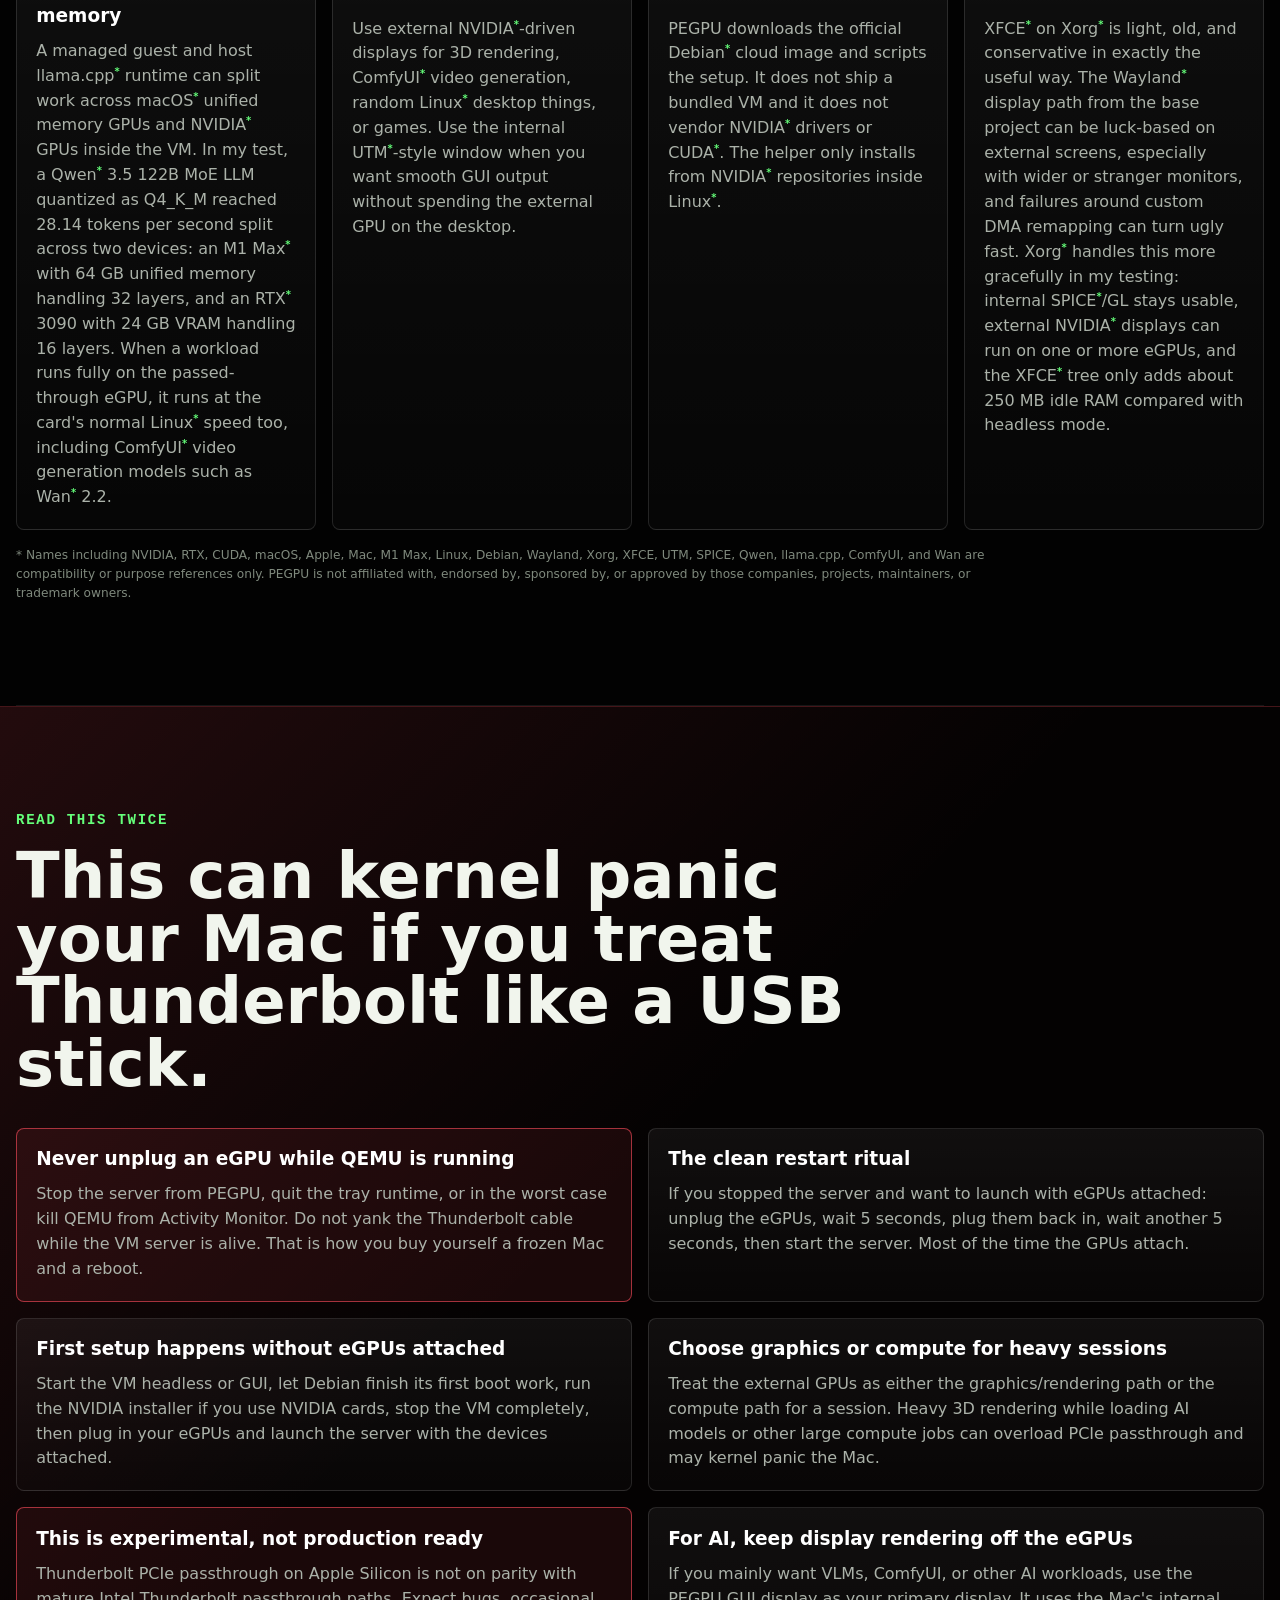
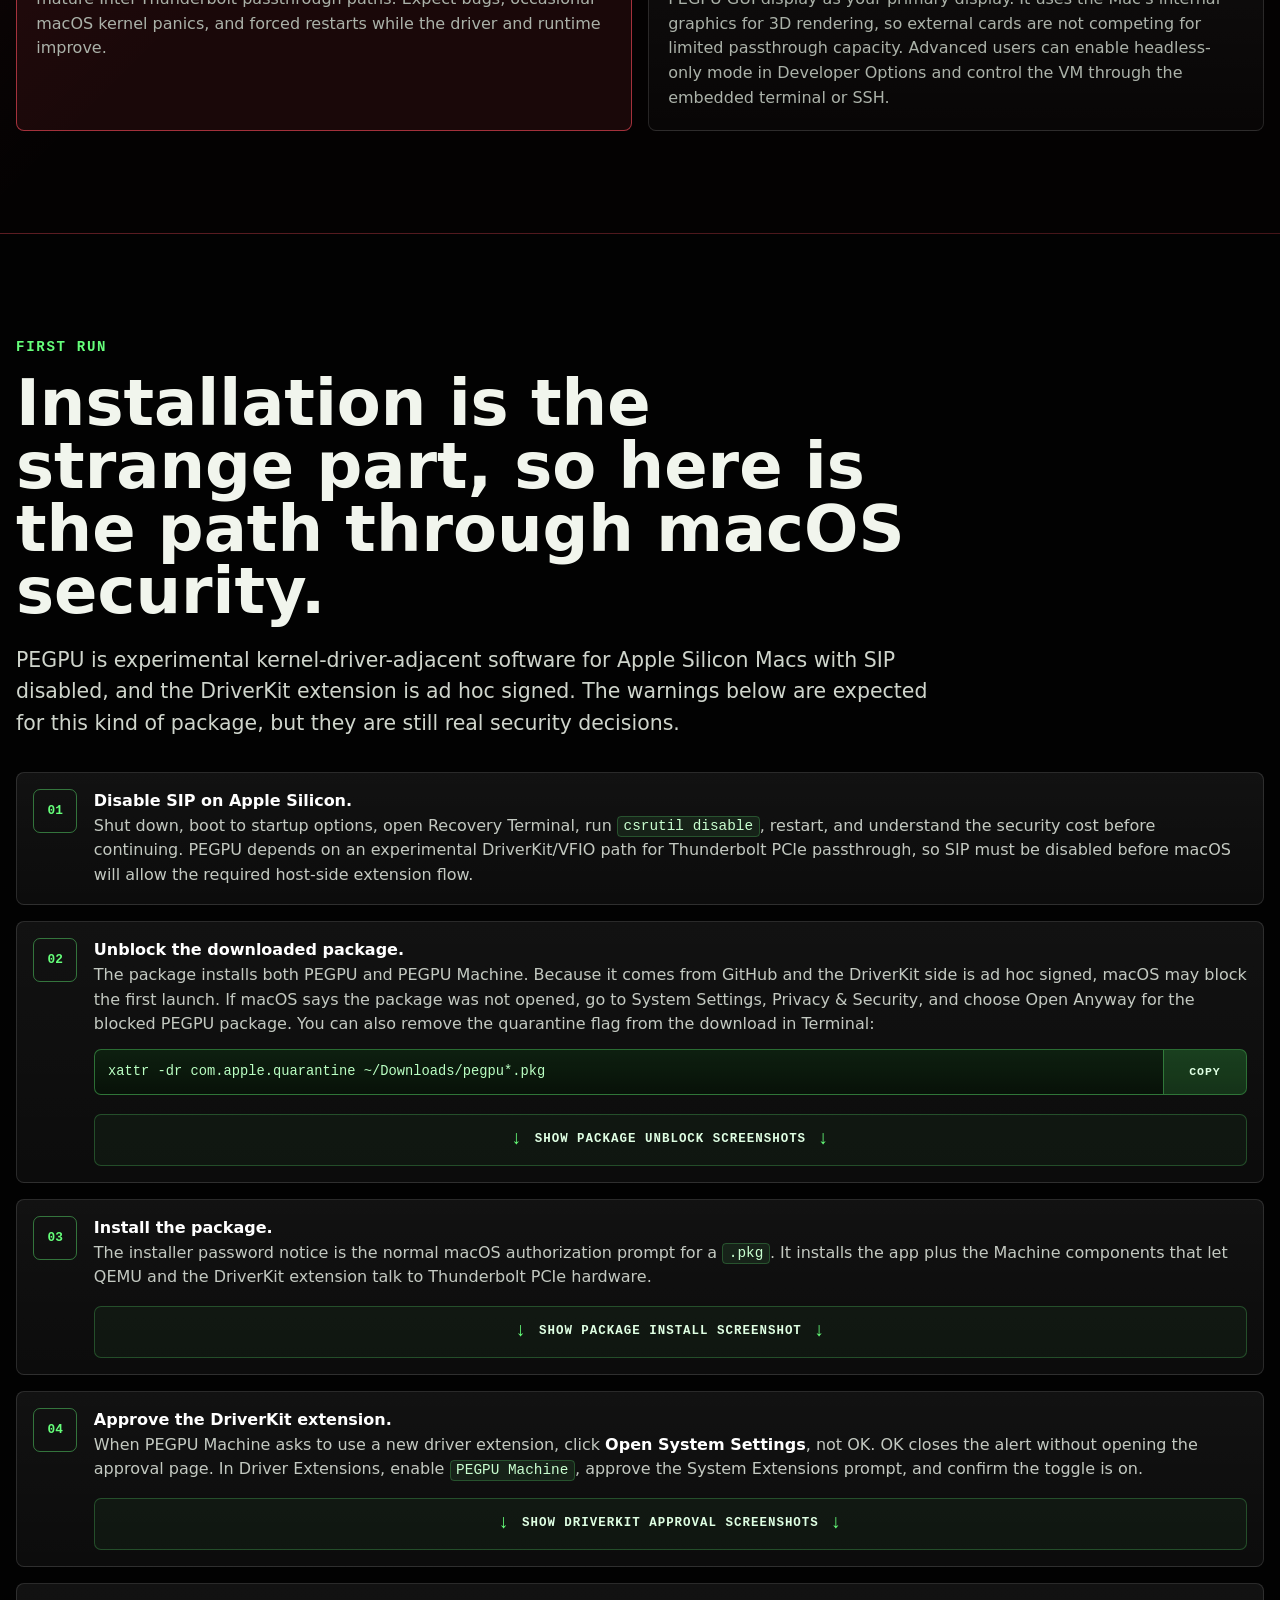
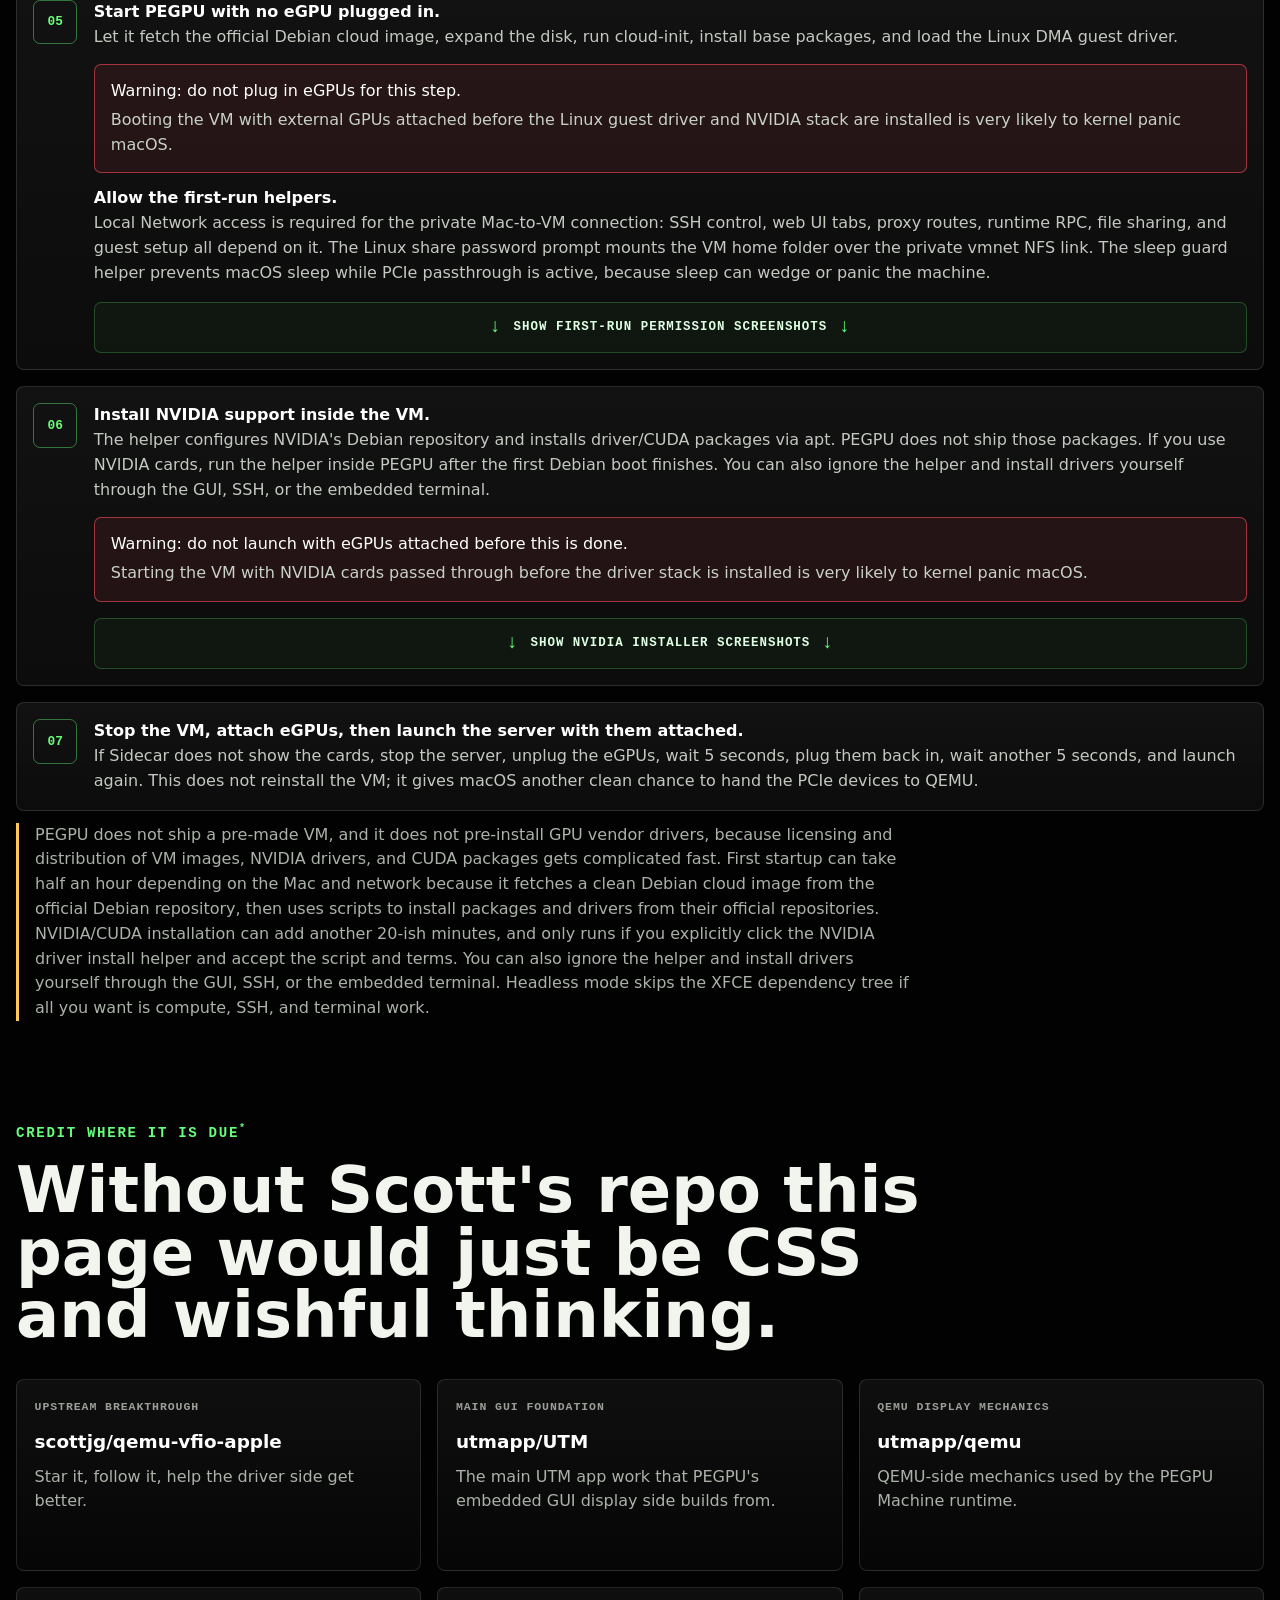
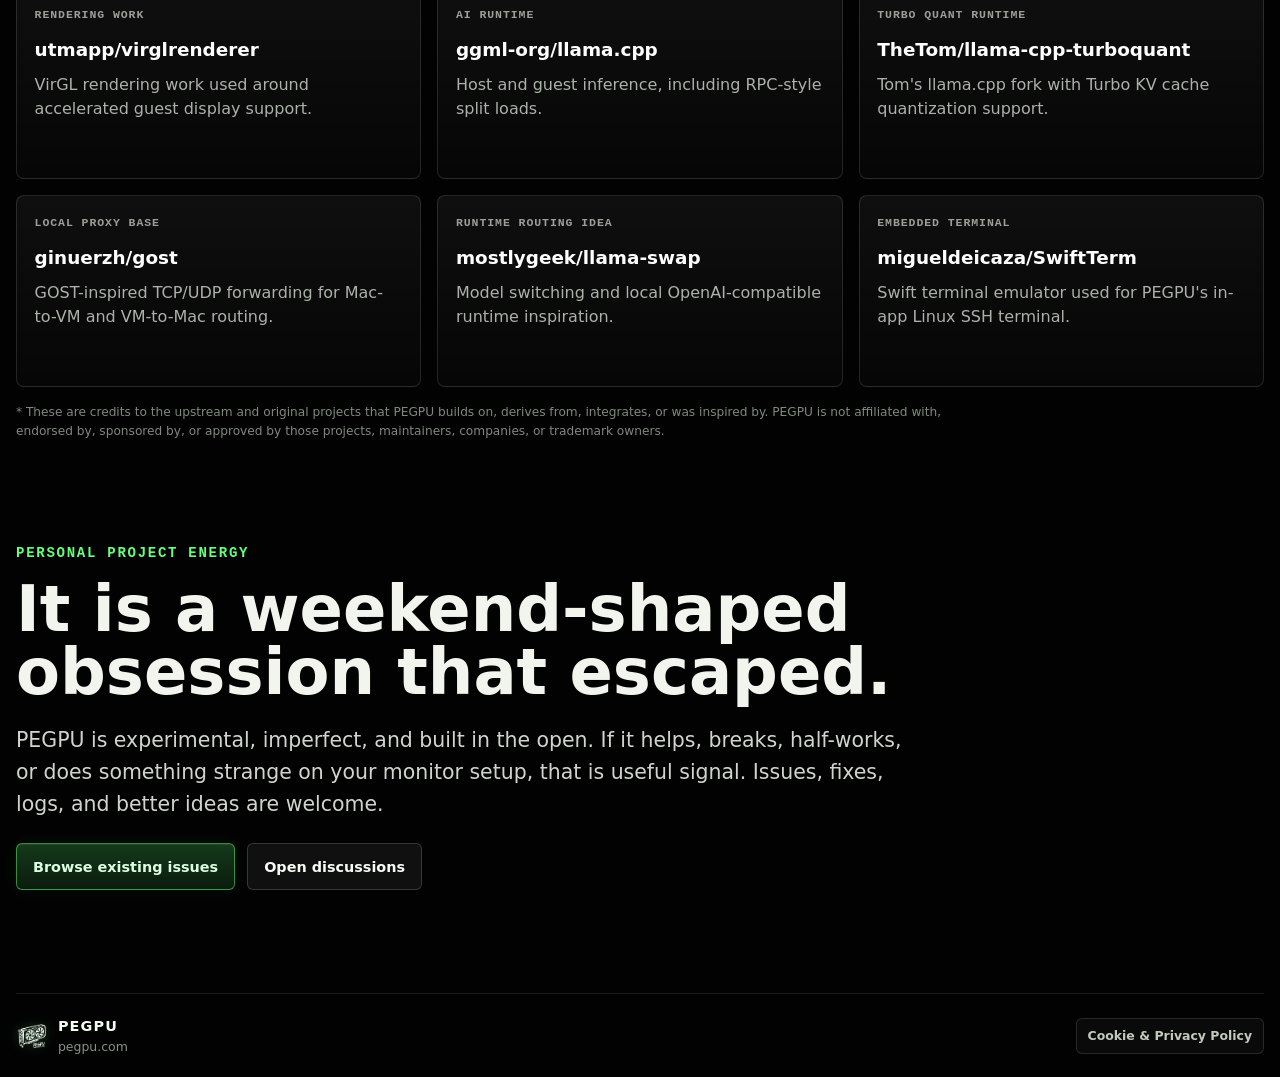
==== commit 1a7b57b6: "Tone down website primary actions" ====
--- a/website/index.html
+++ b/website/index.html
@@ -13,7 +13,7 @@
     <meta property="og:description" content="A very unofficial passthrough runtime for NVIDIA RTX 30/40/50-series GPUs in Thunderbolt eGPU enclosures on Apple Silicon Macs.">
     <meta property="og:image" content="assets/slides/gui.webp">
     <link rel="icon" href="assets/pegpu-logo.png">
-    <link rel="stylesheet" href="styles.css?v=20260611-sip-warning">
+    <link rel="stylesheet" href="styles.css?v=20260611-calm-primary-actions">
   </head>
   <body>
     <canvas id="signal-canvas" aria-hidden="true"></canvas>
@@ -79,10 +79,7 @@
               <li>Open <strong>Terminal</strong> from the menu bar.</li>
               <li>Run the following command:</li>
             </ol>
-            <div class="setup-command-block">
-              <code>csrutil disable</code>
-              <button class="copy-command" type="button" data-copy-value="csrutil disable">Copy</button>
-            </div>
+            <pre class="sip-command-block"><code>csrutil disable</code></pre>
             <p>Restart your Mac normally.</p>
             <p><strong>Important:</strong> Understand and consider the security risks of disabling SIP before proceeding.</p>
           </div>
@@ -524,6 +521,6 @@
       </div>
     </footer>
 
-    <script src="script.js?v=20260611-sip-warning"></script>
+    <script src="script.js?v=20260611-sip-warning-neutral"></script>
   </body>
 </html>
--- a/website/styles.css
+++ b/website/styles.css
@@ -338,10 +338,23 @@
 }
 
 .button.primary {
-  border-color: rgba(101, 255, 122, 0.62);
-  background: #65ff7a;
-  color: #031105;
-  box-shadow: 0 0 34px rgba(101, 255, 122, 0.18);
+  border-color: rgba(101, 255, 122, 0.48);
+  background:
+    linear-gradient(180deg, rgba(101, 255, 122, 0.18), rgba(101, 255, 122, 0.06)),
+    rgba(6, 18, 8, 0.78);
+  color: #dcffe1;
+  box-shadow:
+    inset 0 1px 0 rgba(255, 255, 255, 0.08),
+    0 0 18px rgba(101, 255, 122, 0.08);
+}
+
+.button.primary:hover,
+.button.primary:focus-visible {
+  border-color: rgba(101, 255, 122, 0.64);
+  background:
+    linear-gradient(180deg, rgba(101, 255, 122, 0.24), rgba(101, 255, 122, 0.09)),
+    rgba(8, 24, 10, 0.84);
+  color: #f0fff2;
 }
 
 .button.quiet {
@@ -402,9 +415,11 @@
 
 .danger-panel-body {
   margin-top: 1rem;
-  padding-top: 1rem;
-  border-top: 1px solid rgba(255, 77, 94, 0.24);
-  color: #ffdce0;
+  padding: 1rem 1.1rem;
+  border: 1px solid var(--line);
+  border-radius: 7px;
+  background: rgba(255, 255, 255, 0.035);
+  color: #c9d0c7;
 }
 
 .danger-panel-body p,
@@ -420,9 +435,23 @@
   margin-top: 0.32rem;
 }
 
-.danger-panel-body .setup-command-block {
+.sip-command-block {
   max-width: 36rem;
-  margin-top: 0.85rem;
+  margin: 0.85rem 0 0.2rem;
+  padding: 0.76rem 0.82rem;
+  overflow-x: auto;
+  border: 1px solid rgba(255, 255, 255, 0.12);
+  border-radius: 7px;
+  background: rgba(0, 0, 0, 0.34);
+}
+
+.sip-command-block code {
+  padding: 0;
+  border: 0;
+  background: transparent;
+  color: #f4f8f1;
+  font-size: 0.86rem;
+  line-height: 1.45;
 }
 
 .danger-panel[open] .danger-panel-hint {
@@ -560,12 +589,9 @@
   align-items: stretch;
   gap: 0.5rem;
   margin-top: 1rem;
-  padding: 0.38rem;
-  border: 1px solid rgba(101, 255, 122, 0.32);
-  border-radius: 7px;
-  background:
-    linear-gradient(180deg, rgba(101, 255, 122, 0.11), rgba(101, 255, 122, 0.03)),
-    rgba(0, 0, 0, 0.58);
+  padding: 0;
+  border: 0;
+  background: transparent;
 }
 
 .release-link {
@@ -584,9 +610,14 @@
 
 .release-link.primary {
   flex: 1 1 auto;
-  border: 1px solid rgba(101, 255, 122, 0.58);
-  background: var(--green);
-  color: #031105;
+  border: 1px solid rgba(101, 255, 122, 0.5);
+  background:
+    linear-gradient(180deg, rgba(101, 255, 122, 0.2), rgba(101, 255, 122, 0.075)),
+    rgba(6, 20, 8, 0.84);
+  color: #dcffe1;
+  box-shadow:
+    inset 0 1px 0 rgba(255, 255, 255, 0.09),
+    0 0 18px rgba(101, 255, 122, 0.08);
 }
 
 .release-link.secondary {
@@ -644,6 +675,15 @@
 .release-link.secondary:focus-visible {
   border-color: rgba(101, 255, 122, 0.48);
   background: rgba(101, 255, 122, 0.09);
+}
+
+.release-link.primary:hover,
+.release-link.primary:focus-visible {
+  border-color: rgba(101, 255, 122, 0.68);
+  background:
+    linear-gradient(180deg, rgba(101, 255, 122, 0.27), rgba(101, 255, 122, 0.105)),
+    rgba(8, 26, 10, 0.88);
+  color: #f0fff2;
 }
 
 .release-link.is-disabled {
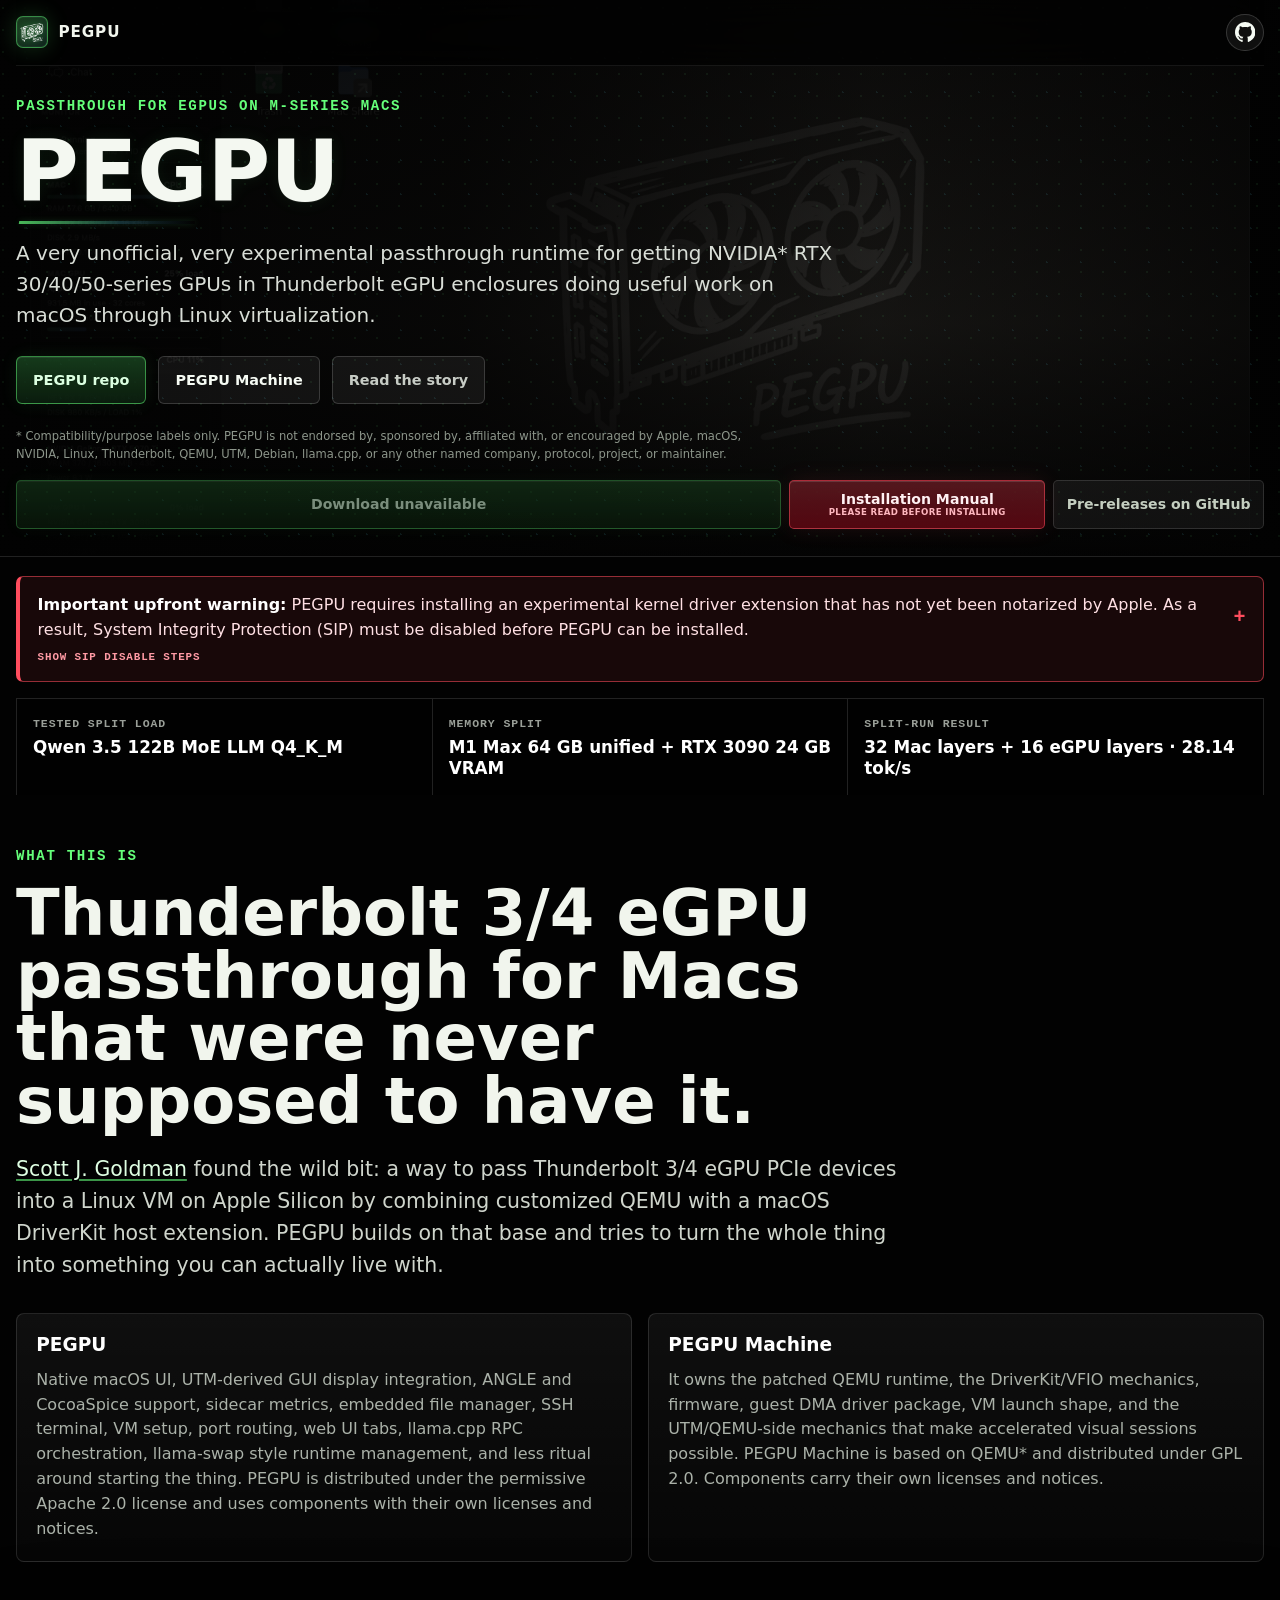
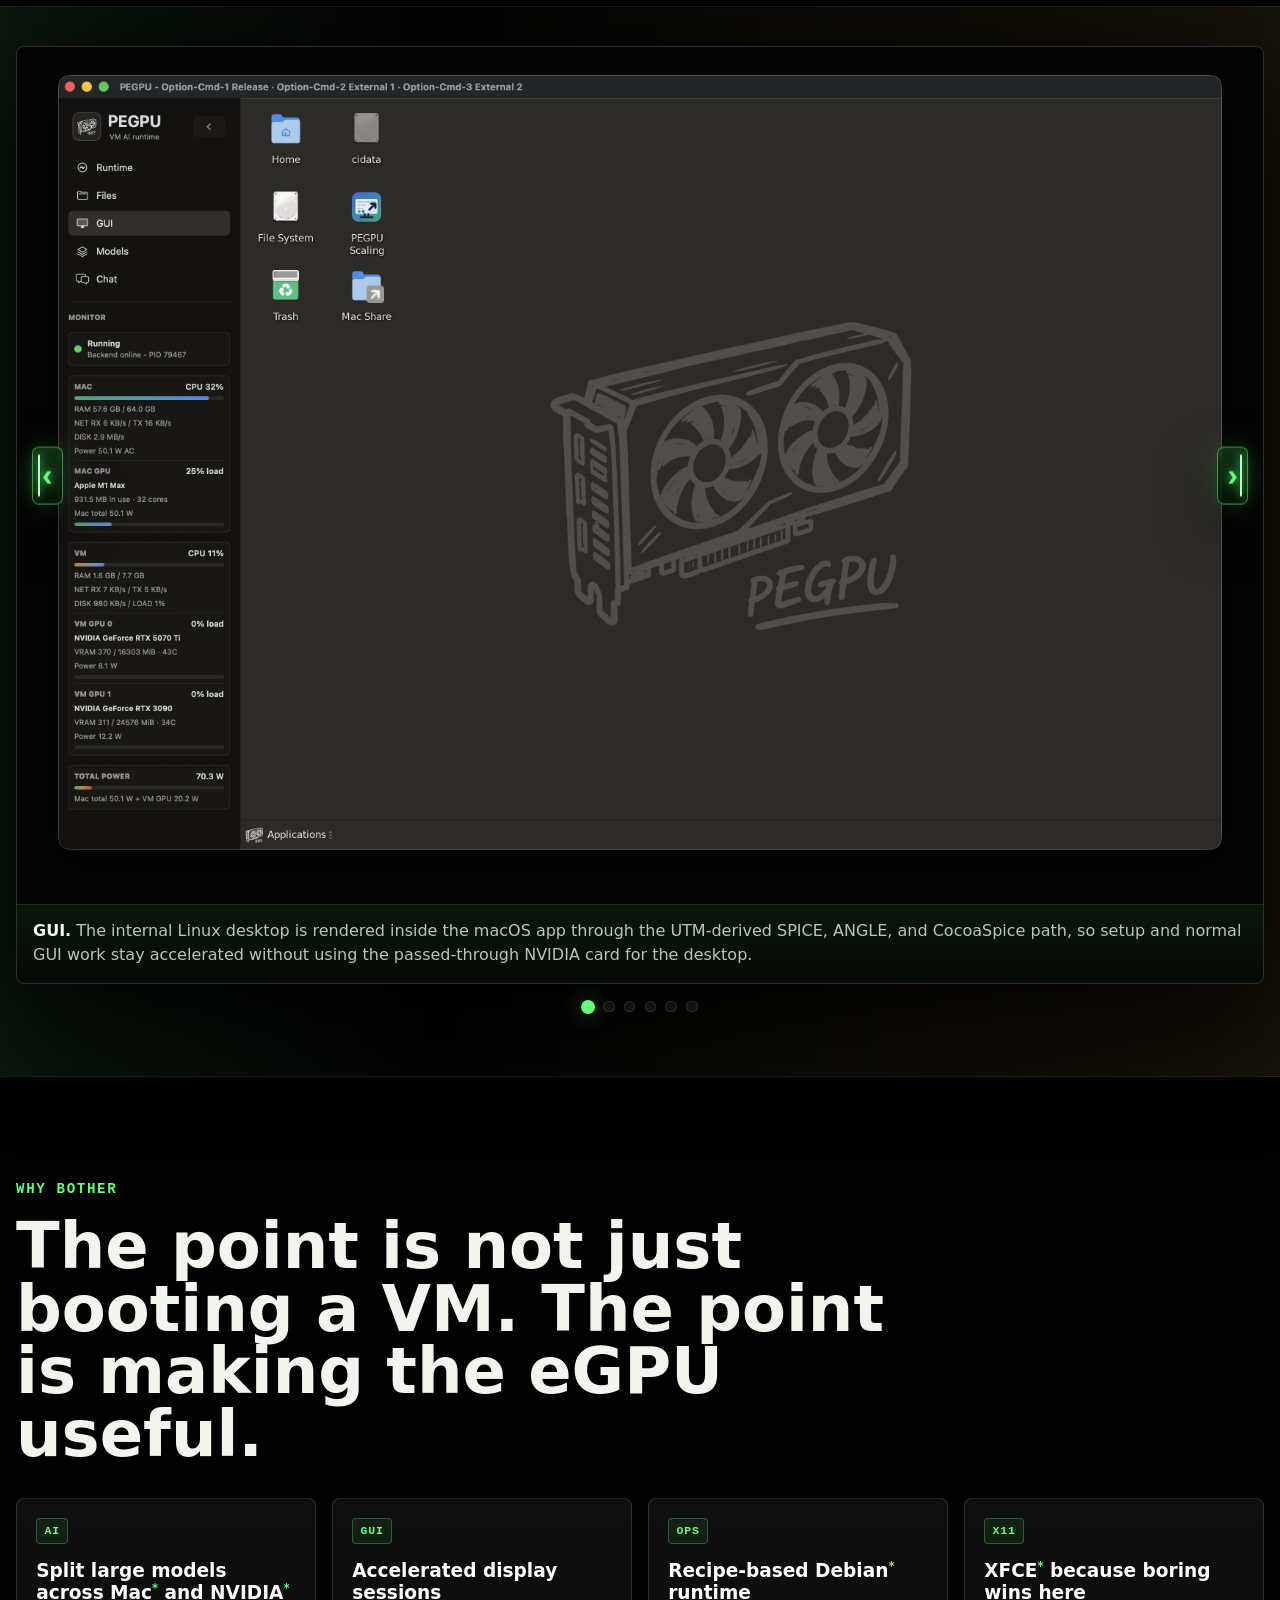
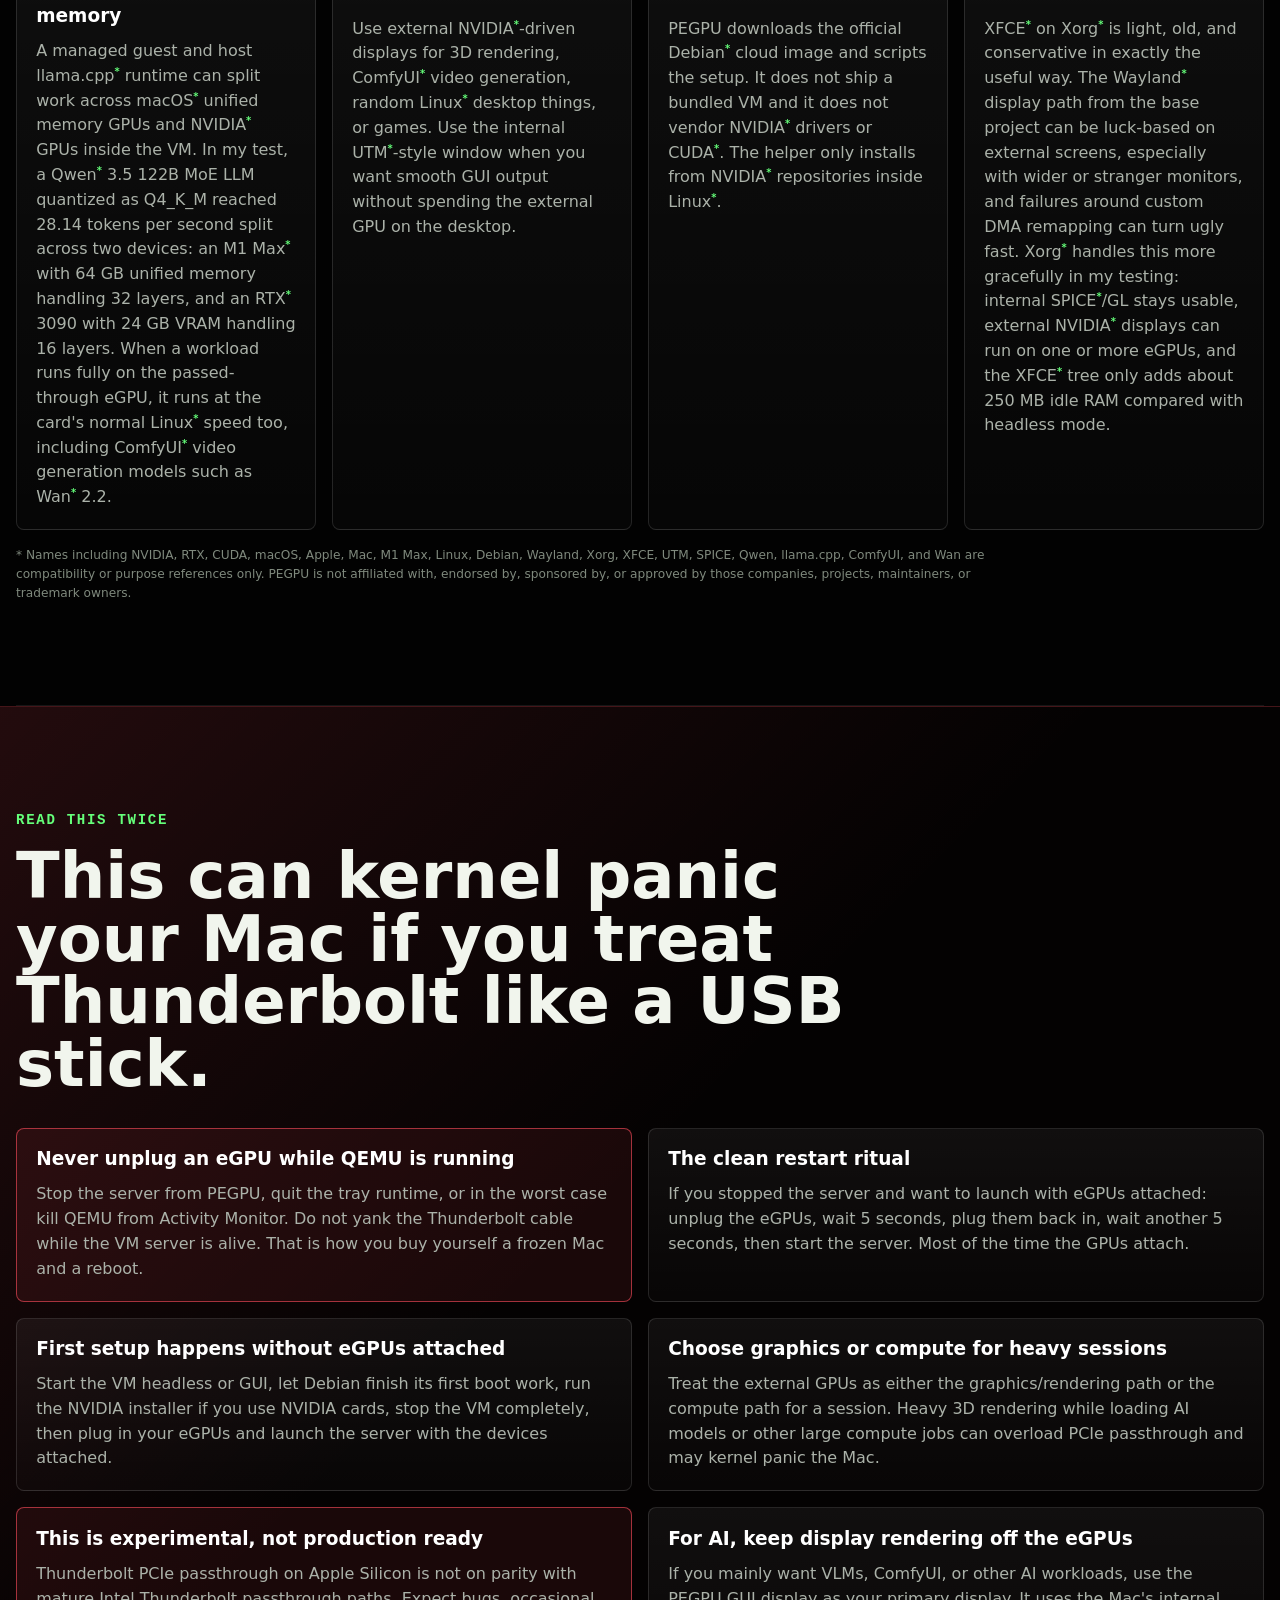
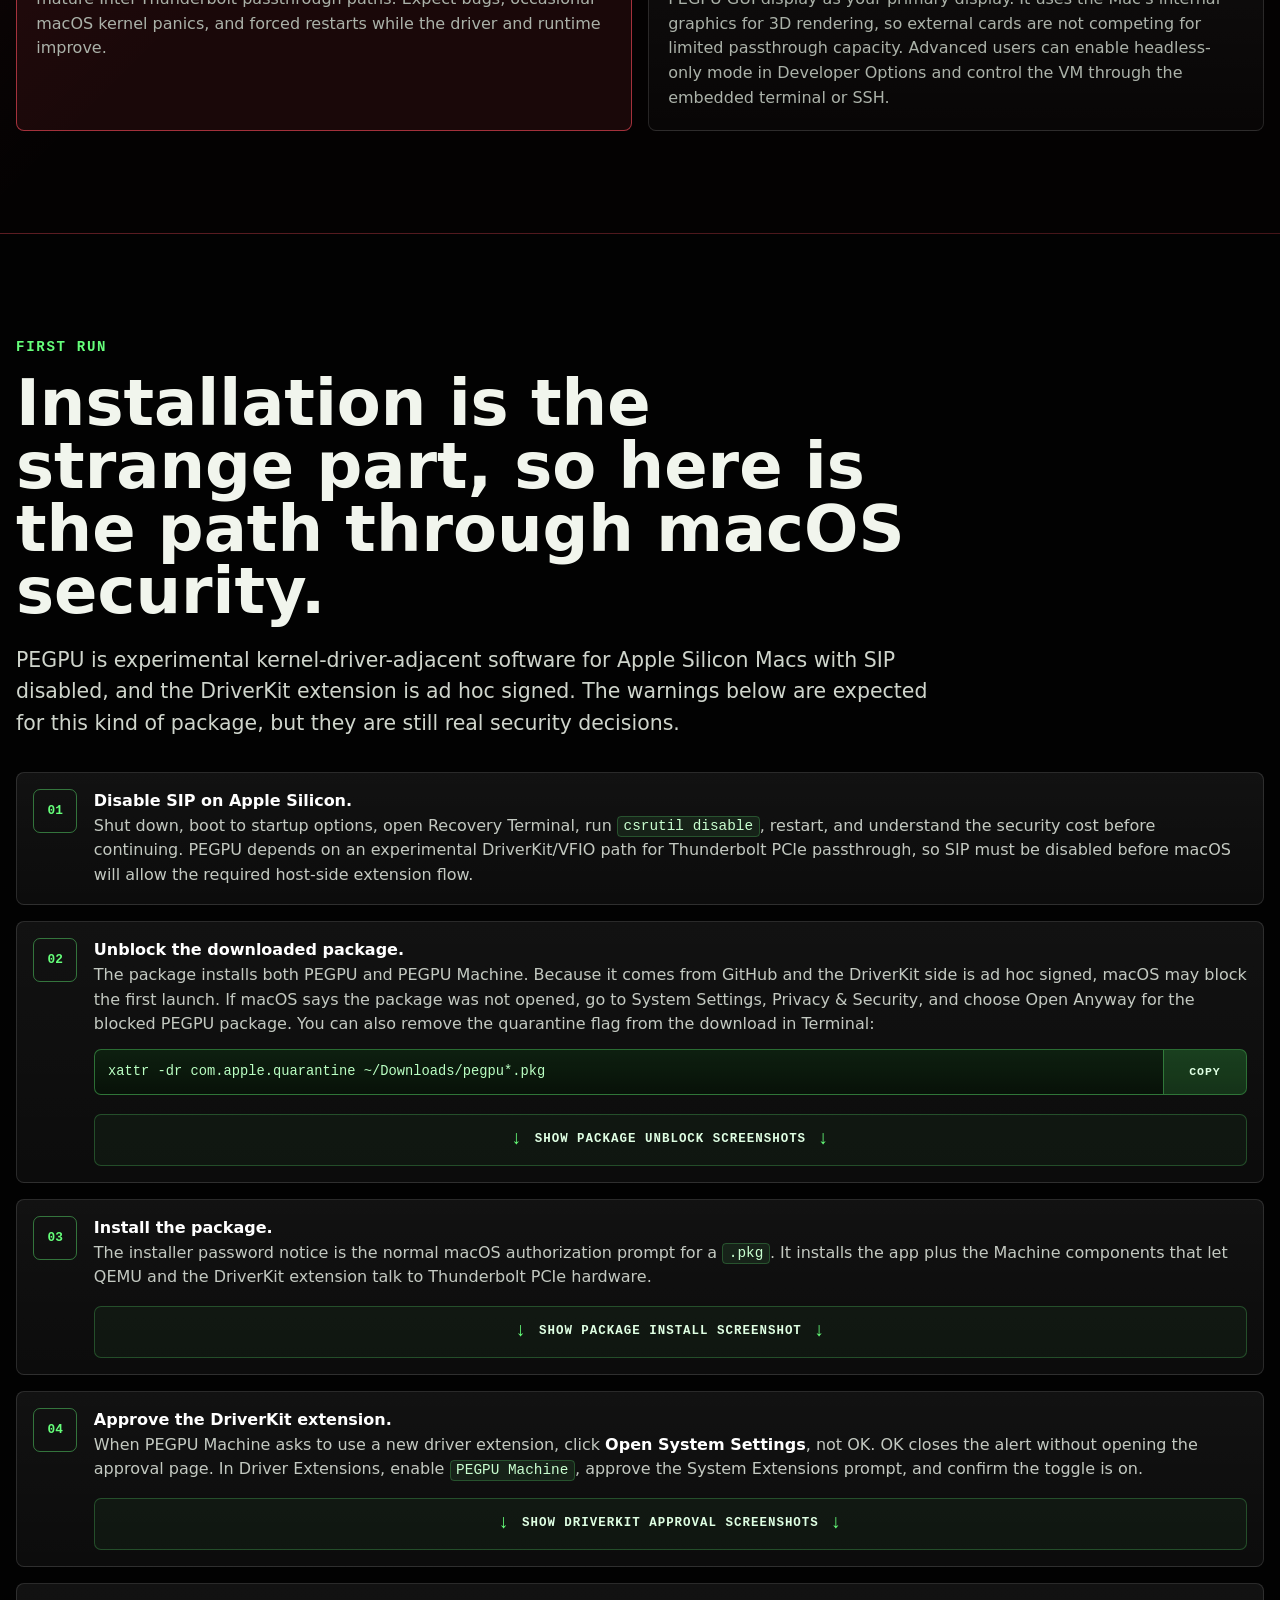
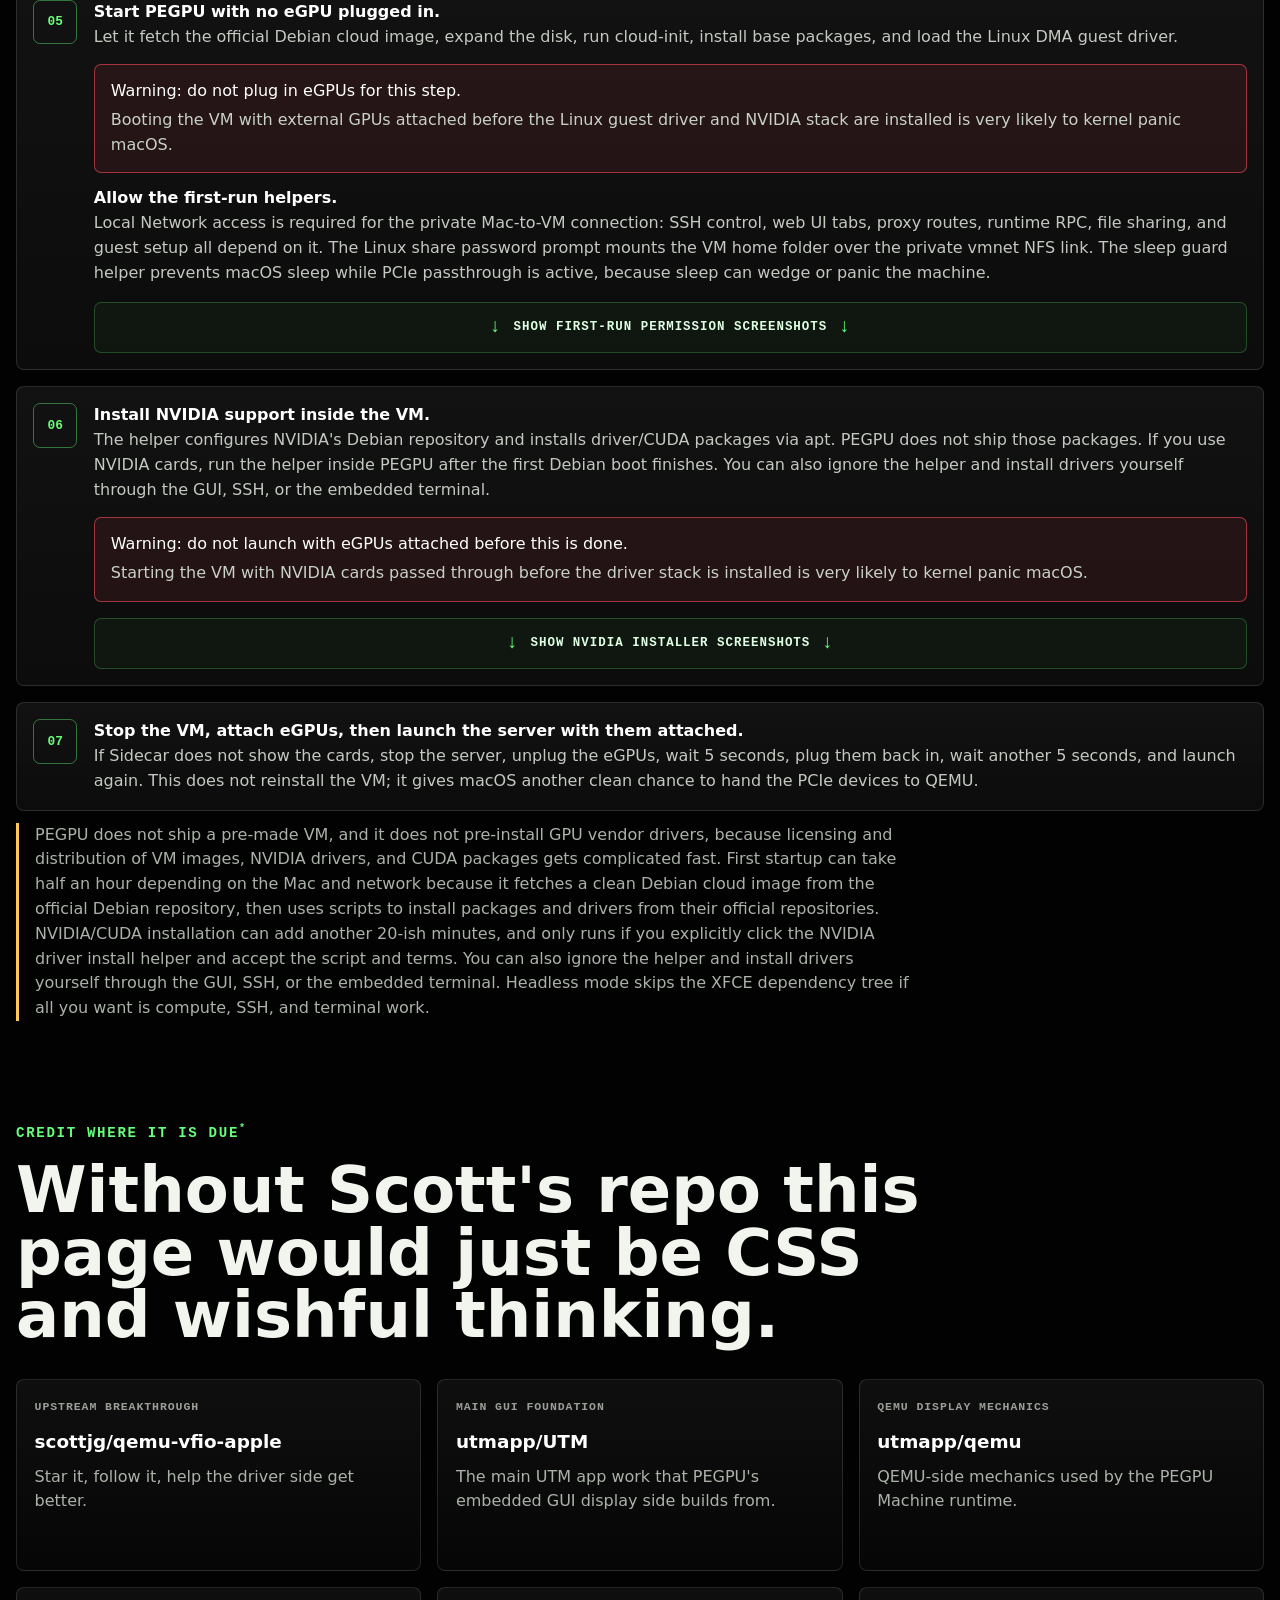
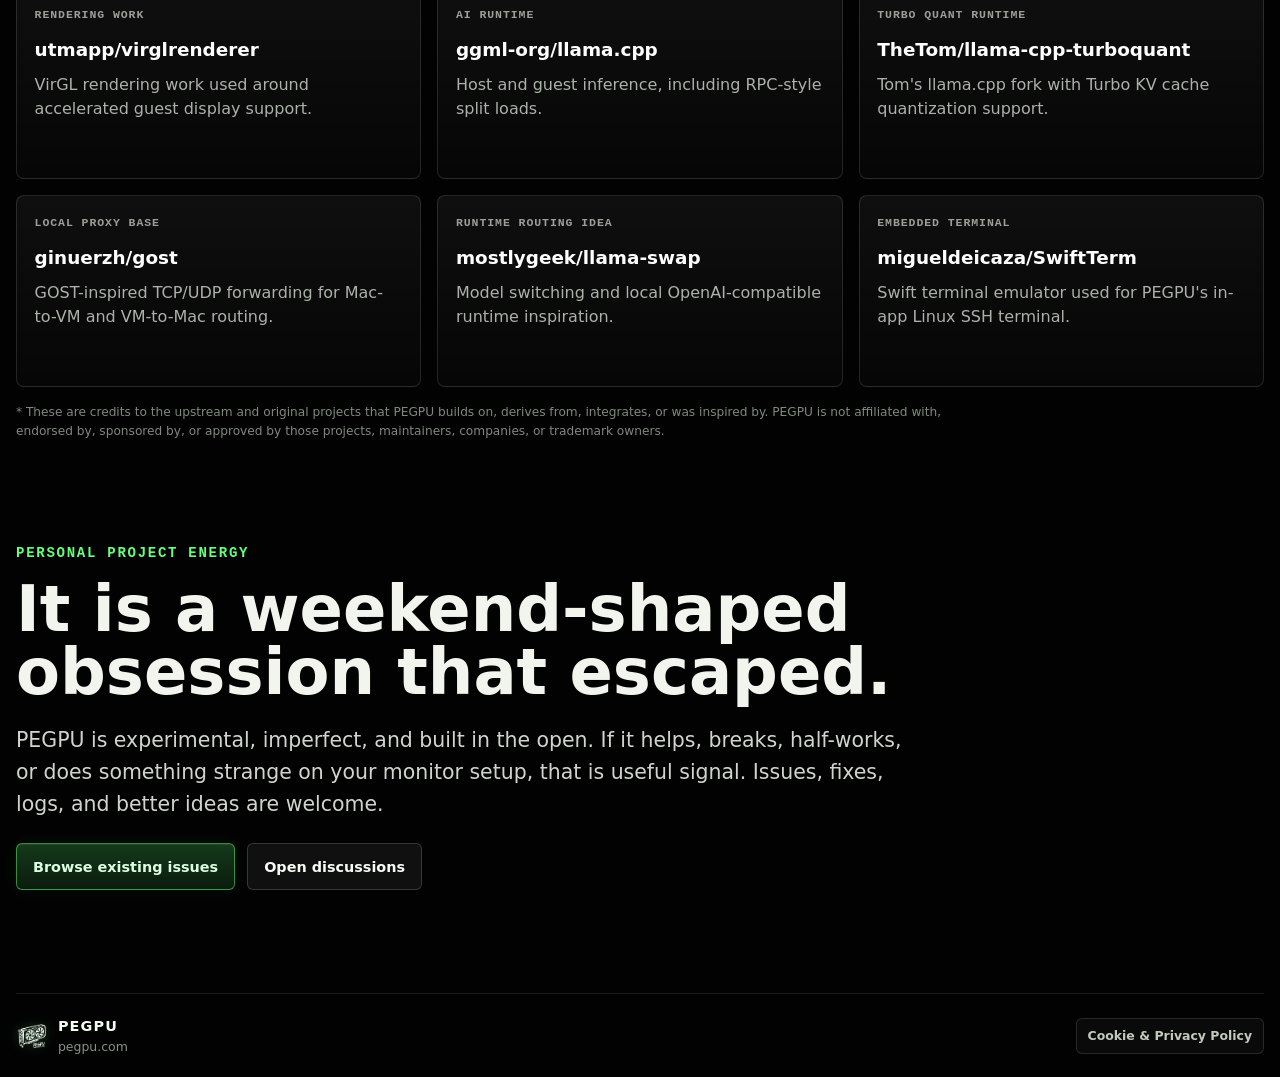
==== commit a21baff8: "Tune website hero title" ====
--- a/website/index.html
+++ b/website/index.html
@@ -13,7 +13,7 @@
     <meta property="og:description" content="A very unofficial passthrough runtime for NVIDIA RTX 30/40/50-series GPUs in Thunderbolt eGPU enclosures on Apple Silicon Macs.">
     <meta property="og:image" content="assets/slides/gui.webp">
     <link rel="icon" href="assets/pegpu-logo.png">
-    <link rel="stylesheet" href="styles.css?v=20260611-calm-primary-actions">
+    <link rel="stylesheet" href="styles.css?v=20260611-solid-title">
   </head>
   <body>
     <canvas id="signal-canvas" aria-hidden="true"></canvas>
--- a/website/styles.css
+++ b/website/styles.css
@@ -251,26 +251,19 @@
 }
 
 h1 {
-  --title-glow-green: rgba(101, 255, 122, 0.22);
-  --title-glow-cyan: rgba(94, 231, 255, 0.14);
   position: relative;
   isolation: isolate;
   width: fit-content;
   max-width: 100%;
   margin: 0;
-  color: #f8fff6;
+  color: #f4f8f1;
   font-size: 5.35rem;
   line-height: 0.96;
   letter-spacing: 0;
   text-transform: none;
-  background:
-    linear-gradient(180deg, #ffffff 0%, #ecffef 34%, #a8ffb3 64%, #5ee7ff 112%);
-  background-clip: text;
-  filter:
-    drop-shadow(0 0 6px var(--title-glow-green))
-    drop-shadow(0 0 16px var(--title-glow-cyan));
-  -webkit-background-clip: text;
-  -webkit-text-fill-color: transparent;
+  text-shadow:
+    0 1px 0 rgba(255, 255, 255, 0.06),
+    0 0 18px rgba(101, 255, 122, 0.08);
 }
 
 h1::before {
@@ -282,10 +275,10 @@
   height: 0.035em;
   content: "";
   background:
-    linear-gradient(90deg, var(--green), var(--cyan) 54%, transparent 100%);
+    linear-gradient(90deg, rgba(101, 255, 122, 0.72), rgba(94, 231, 255, 0.2) 58%, transparent 100%);
   box-shadow:
-    0 0 8px rgba(101, 255, 122, 0.3),
-    0 0 14px rgba(94, 231, 255, 0.14);
+    0 0 6px rgba(101, 255, 122, 0.16),
+    0 0 8px rgba(94, 231, 255, 0.04);
   transform: skewX(-10deg);
 }
 
